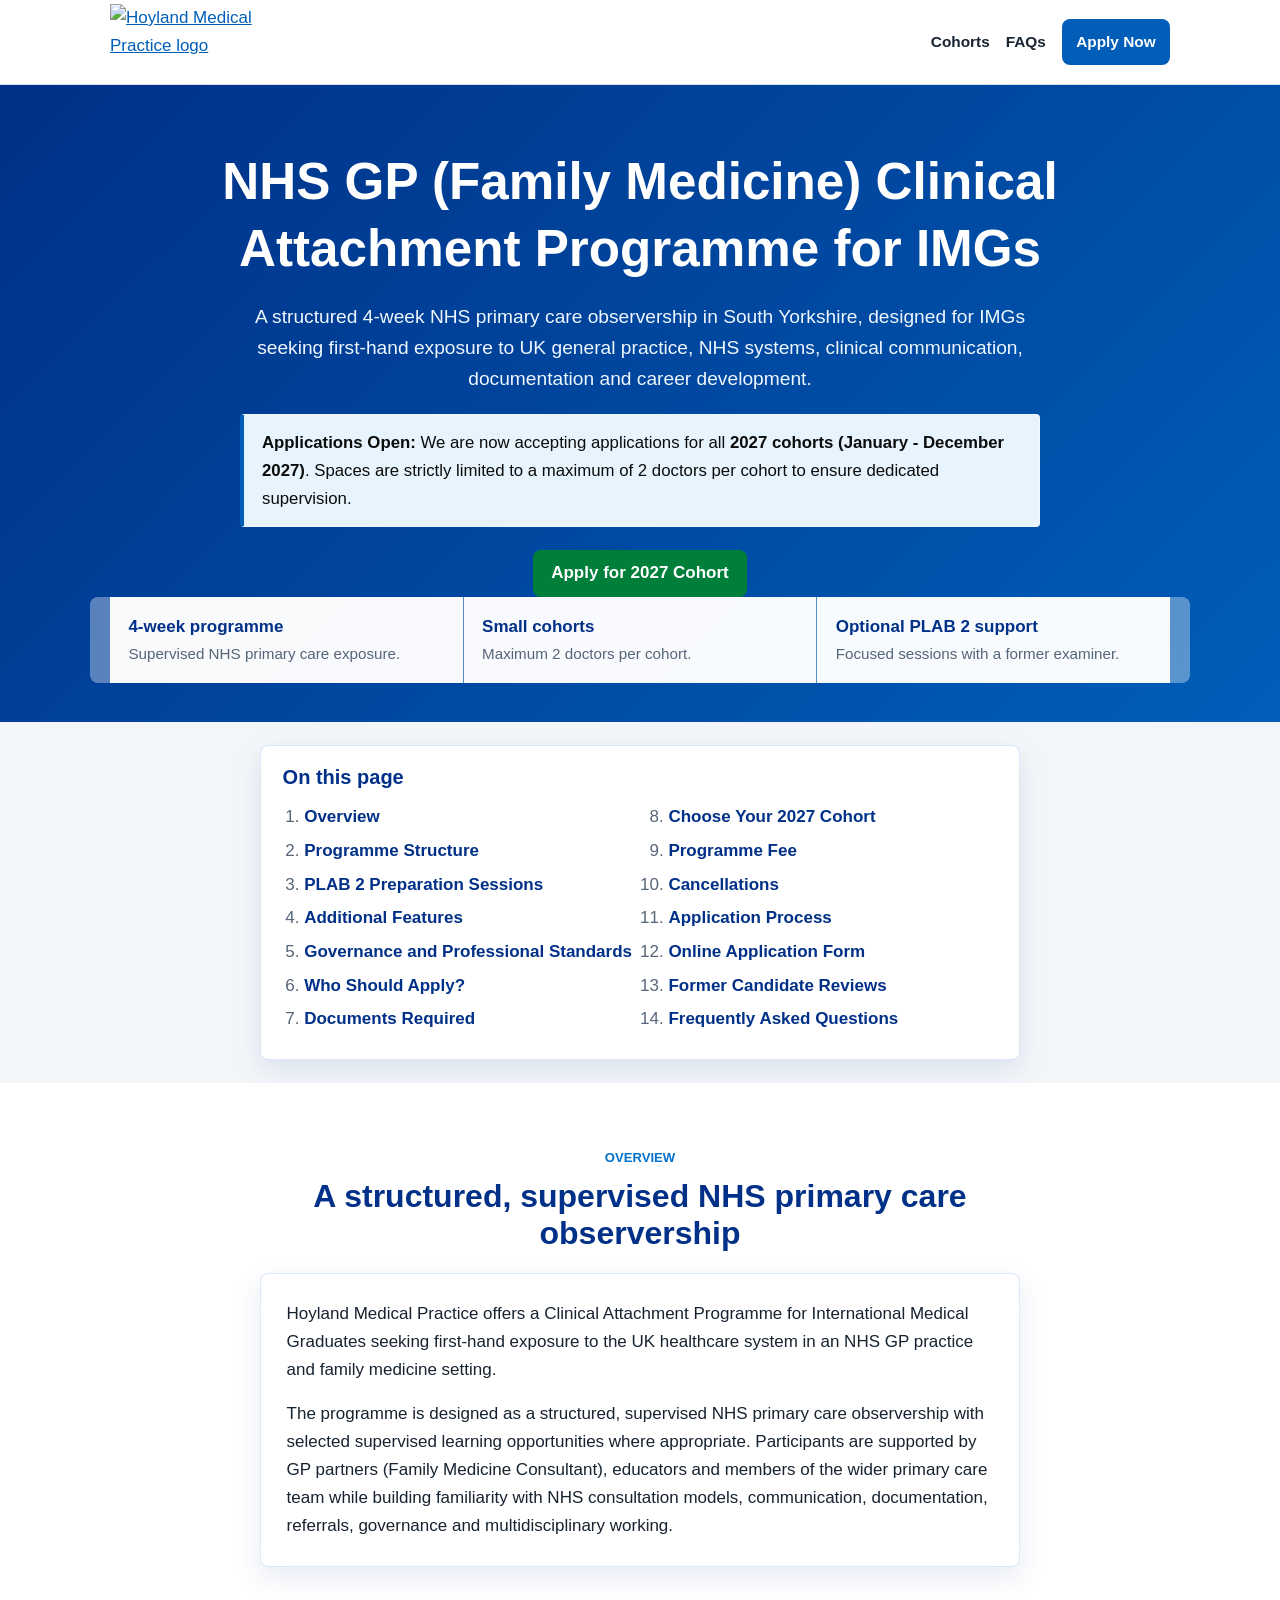
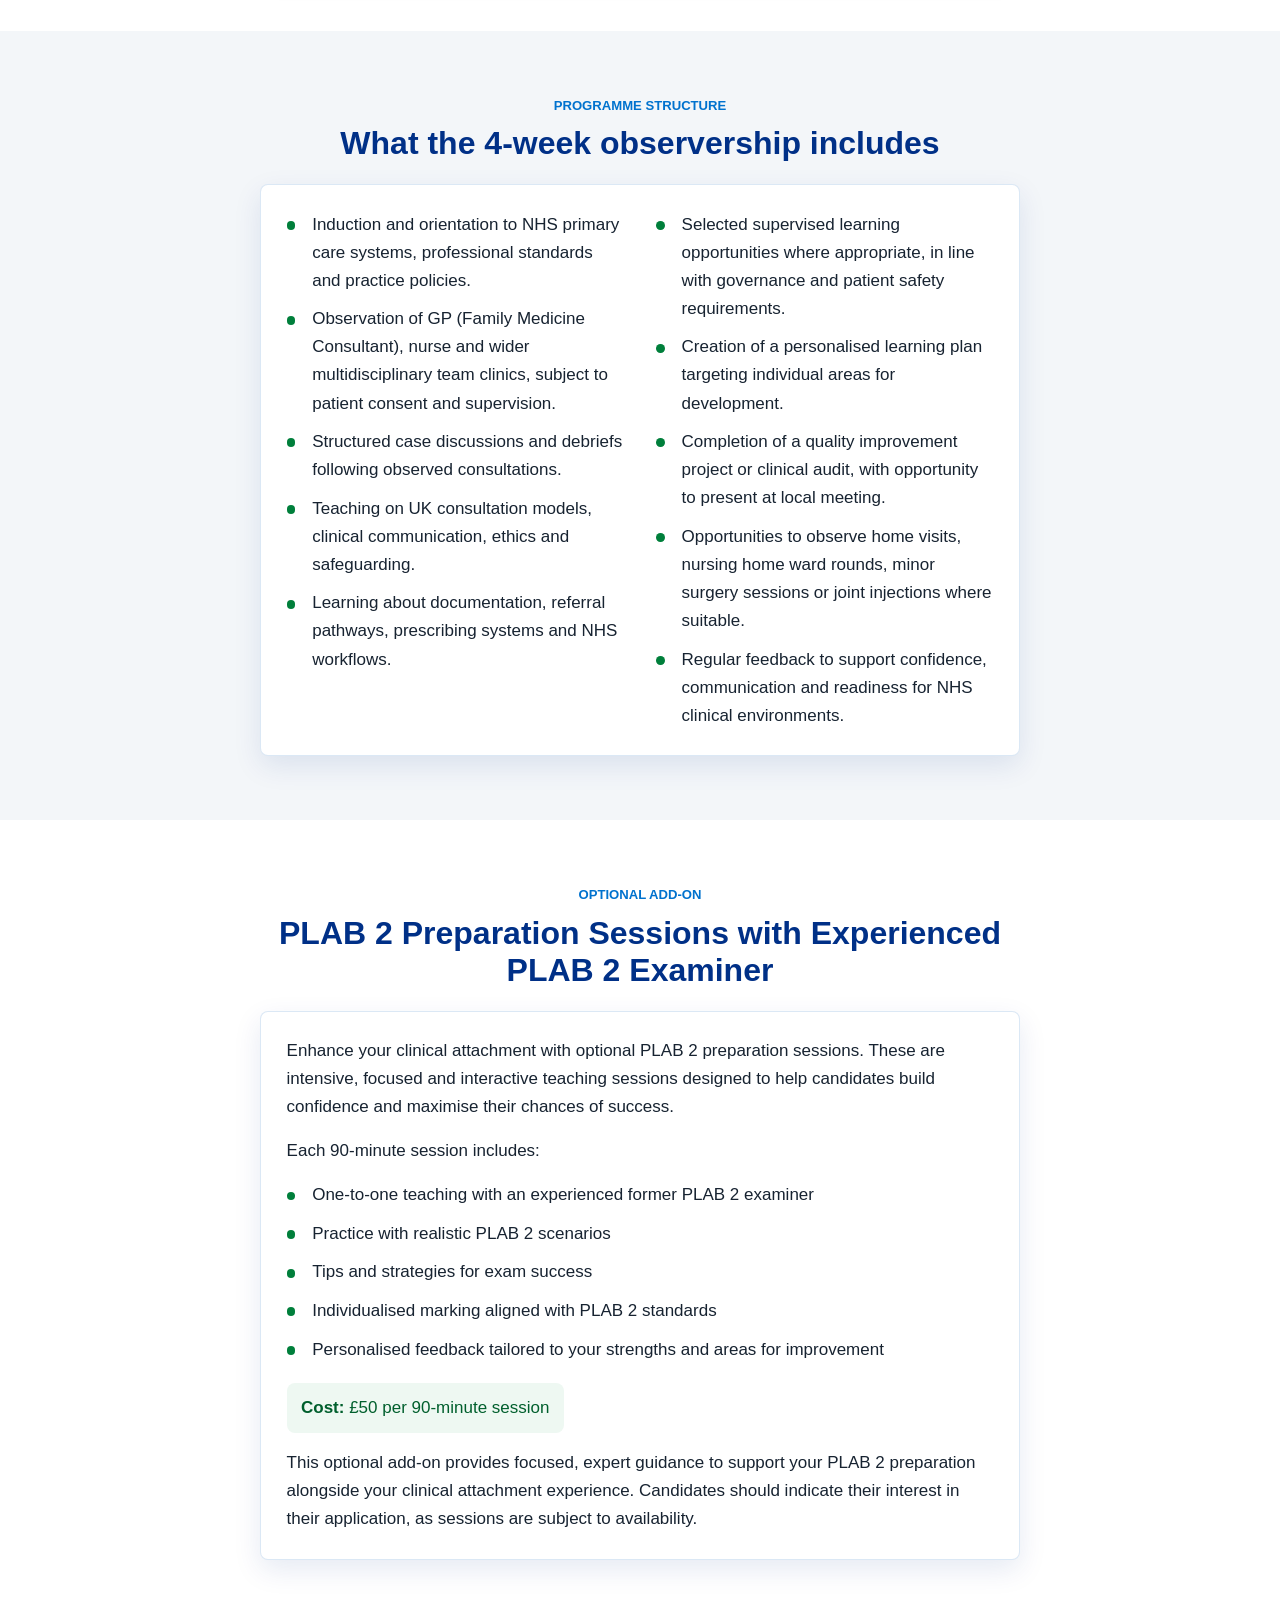
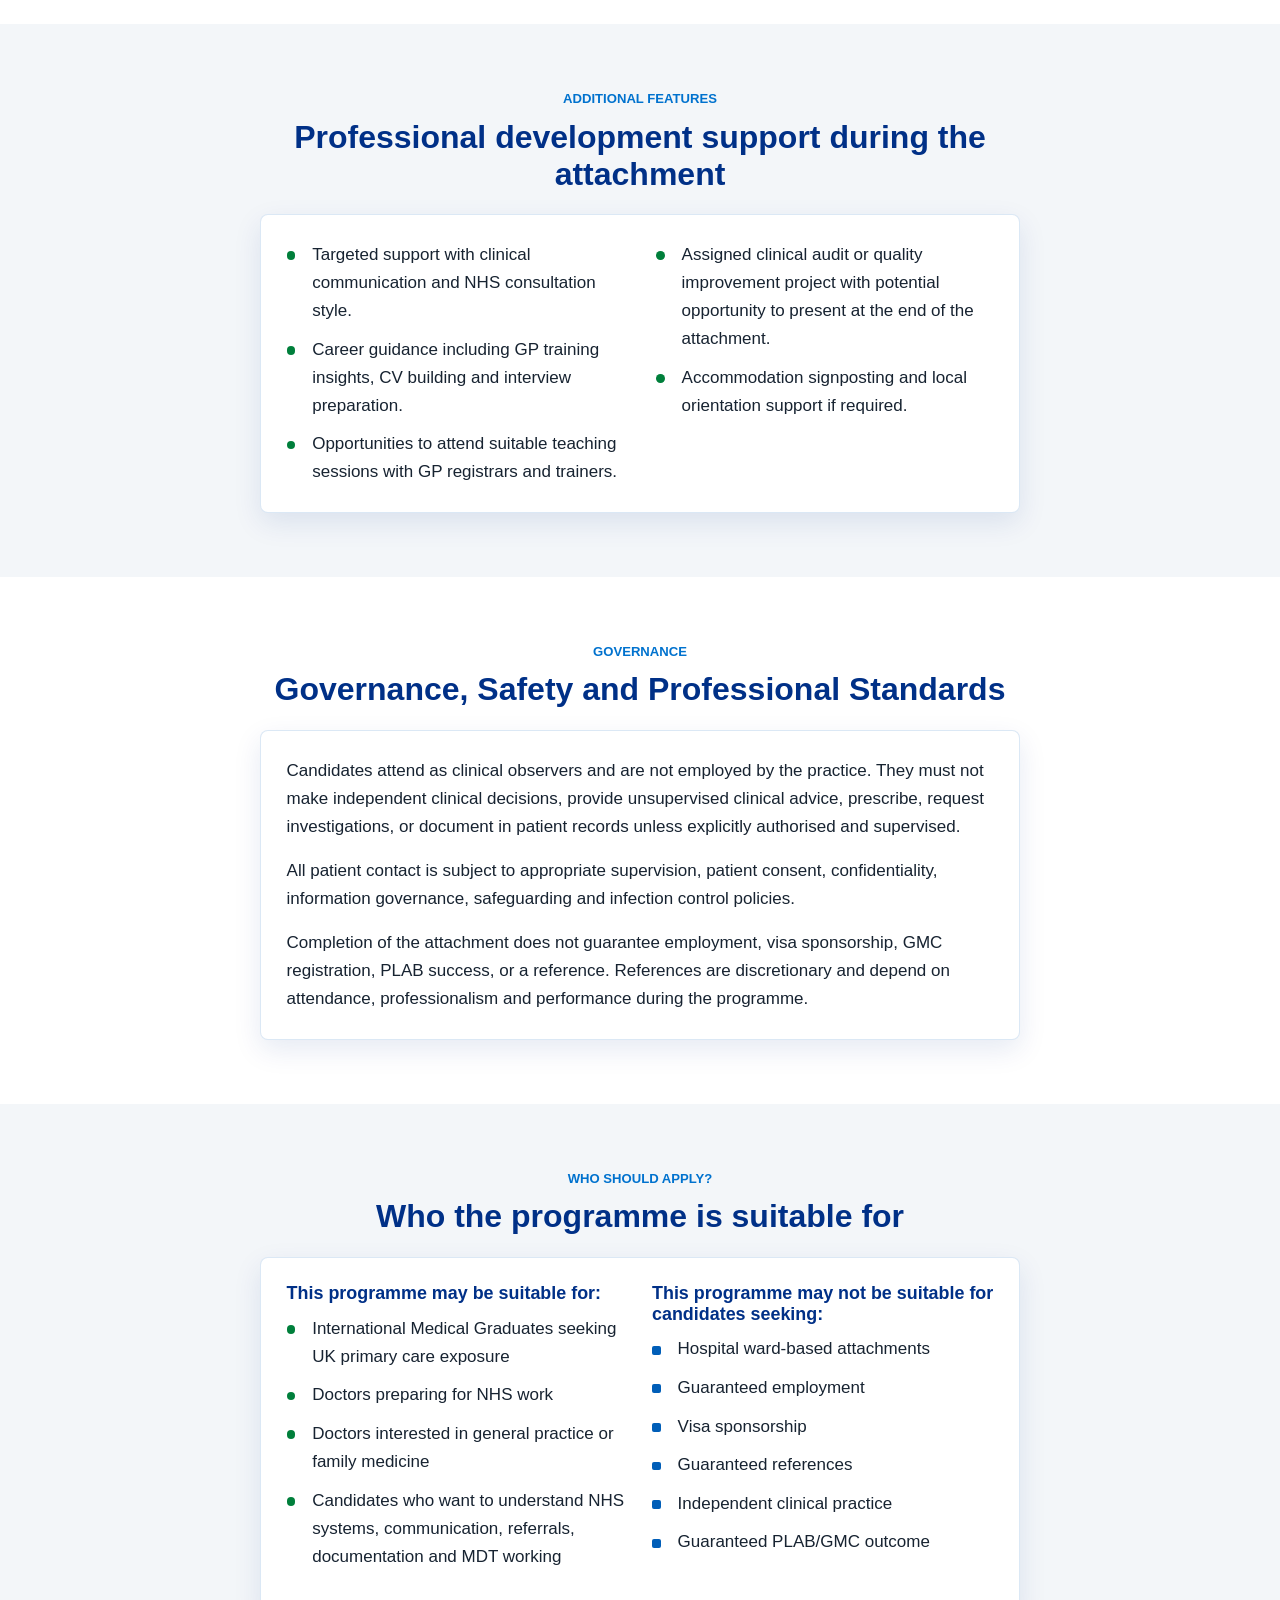
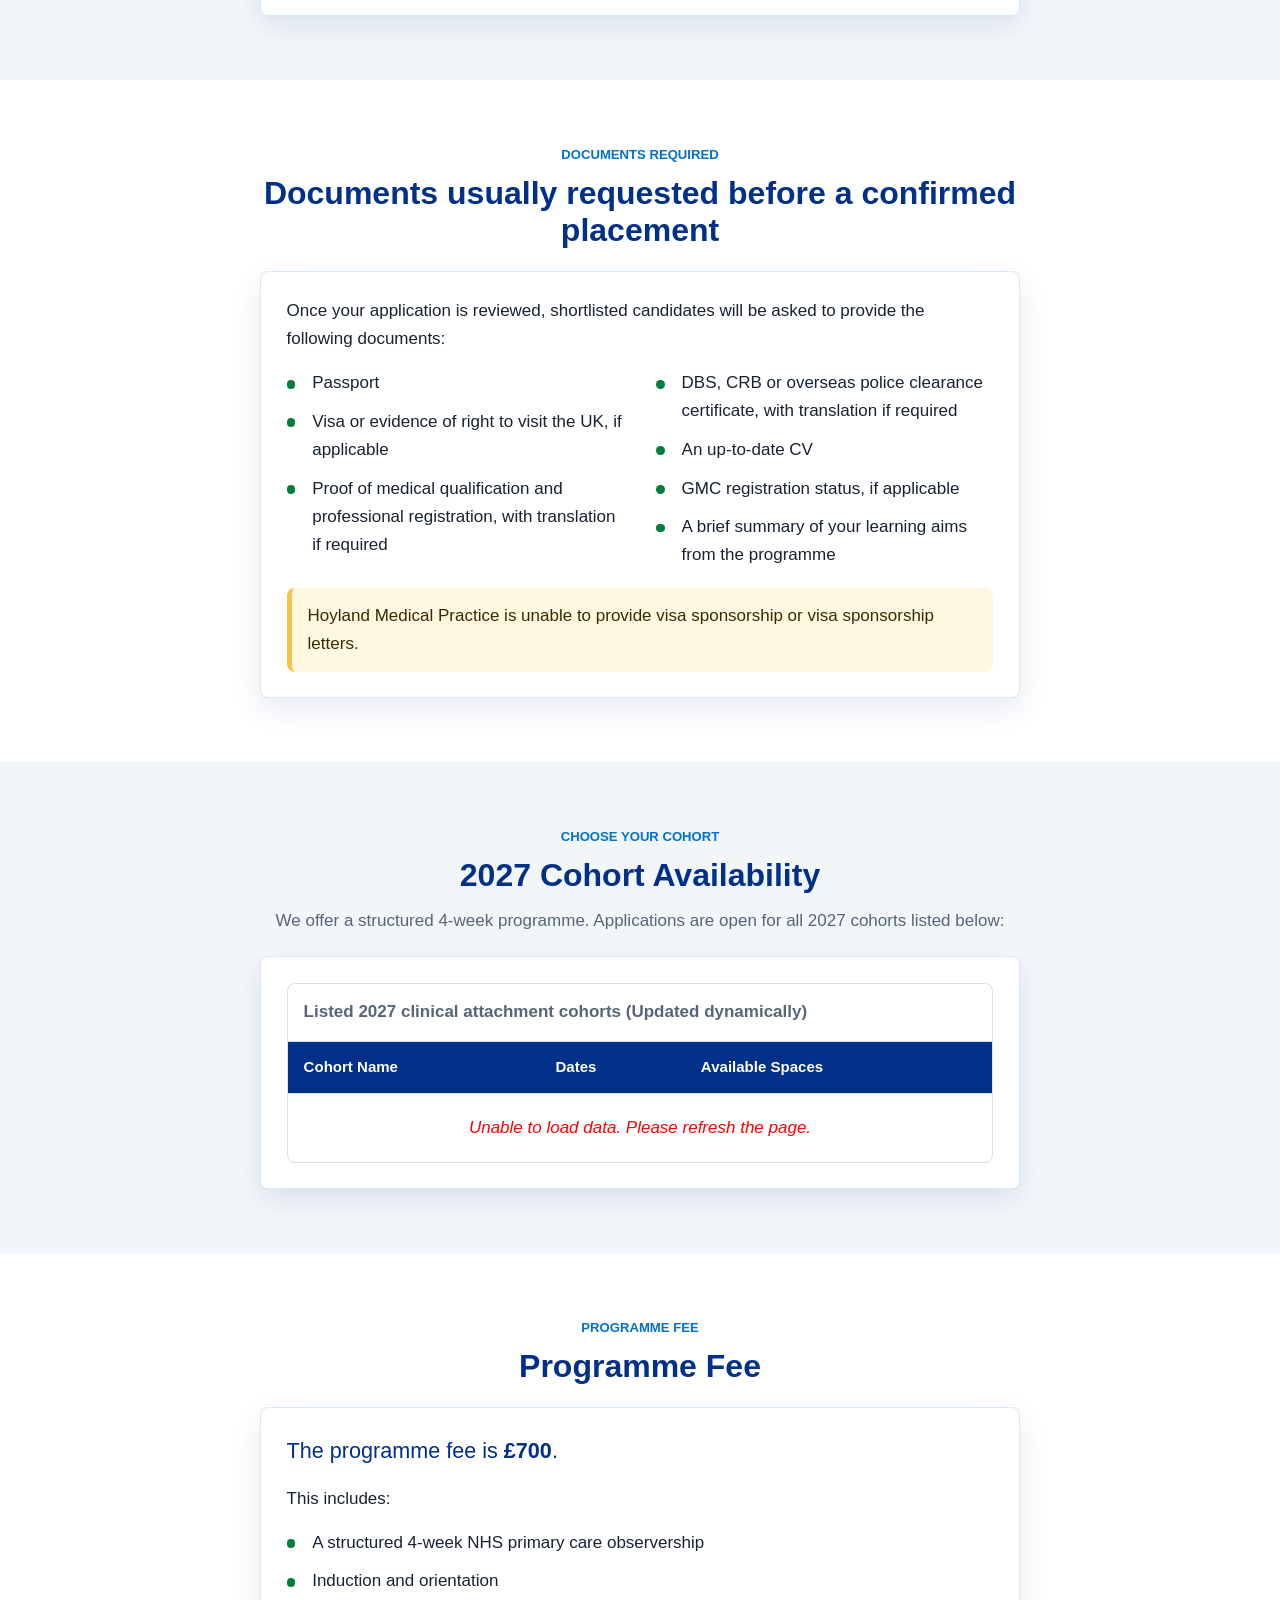
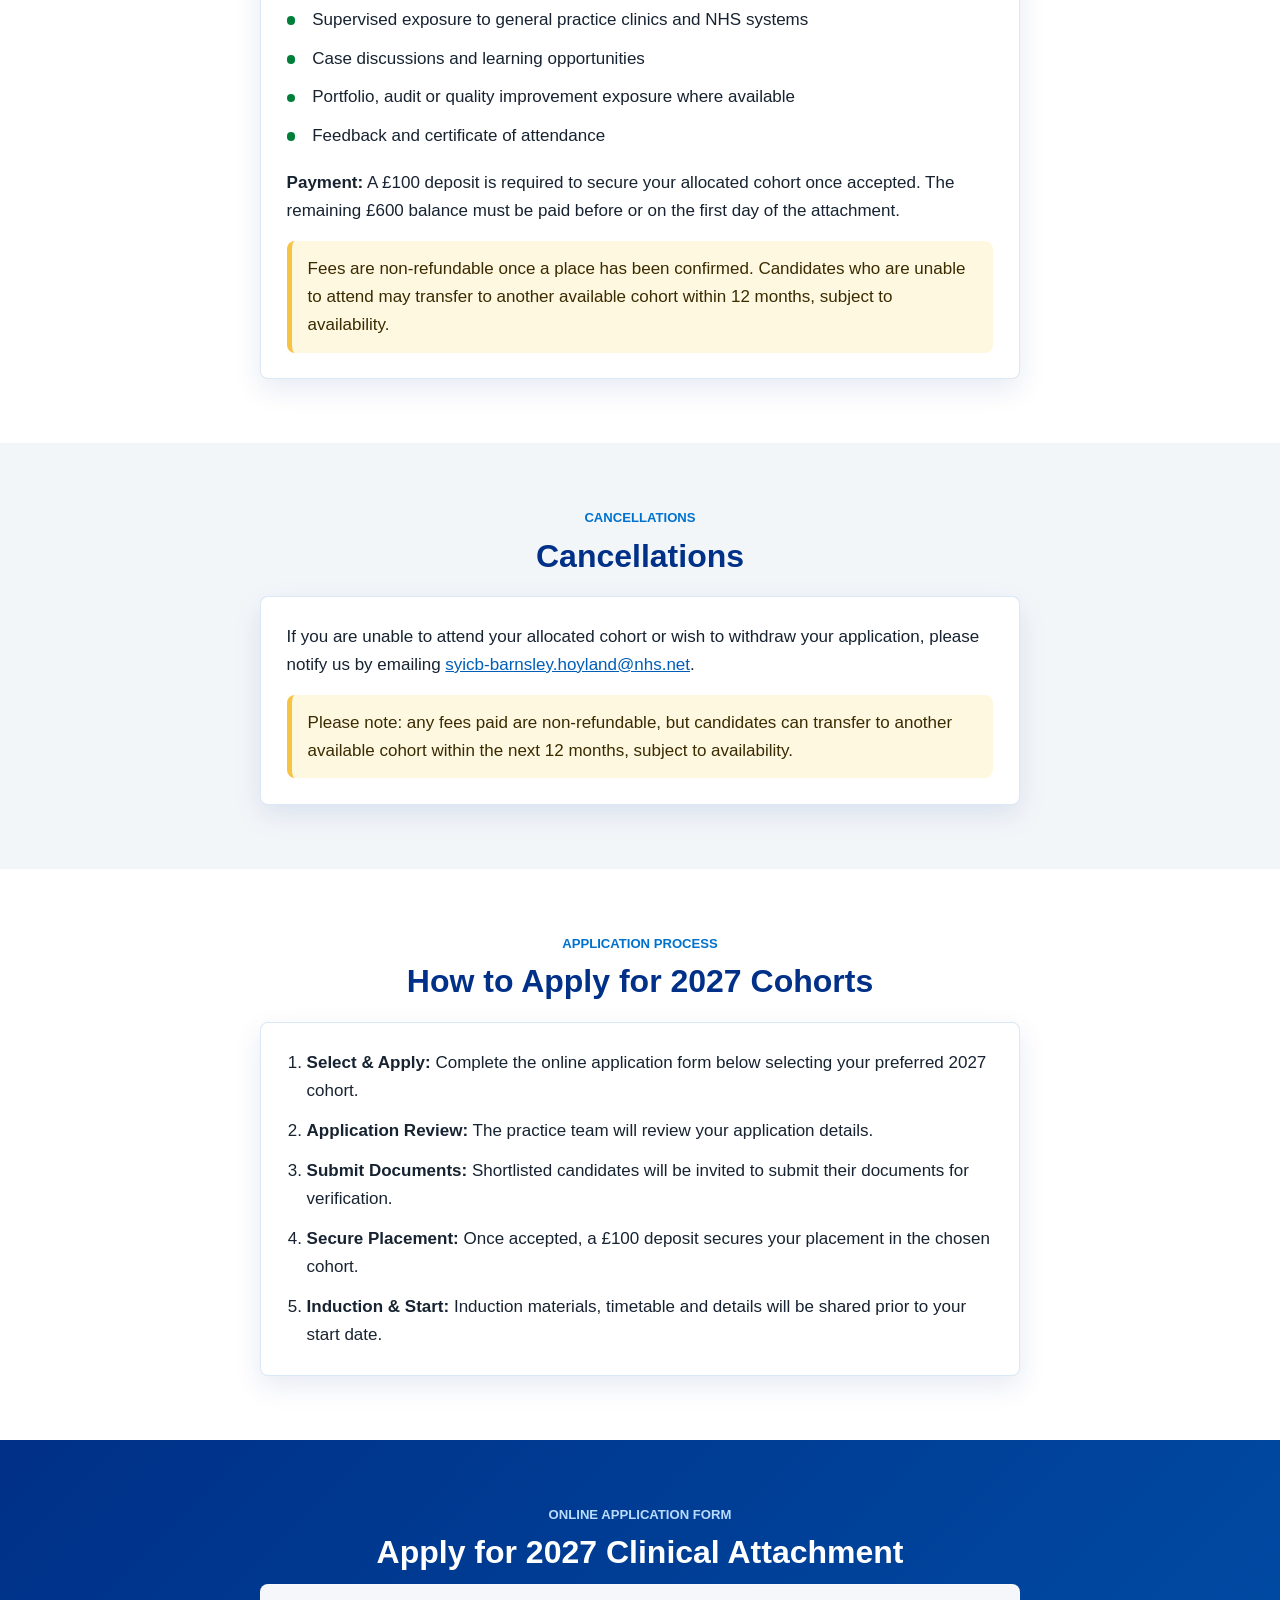
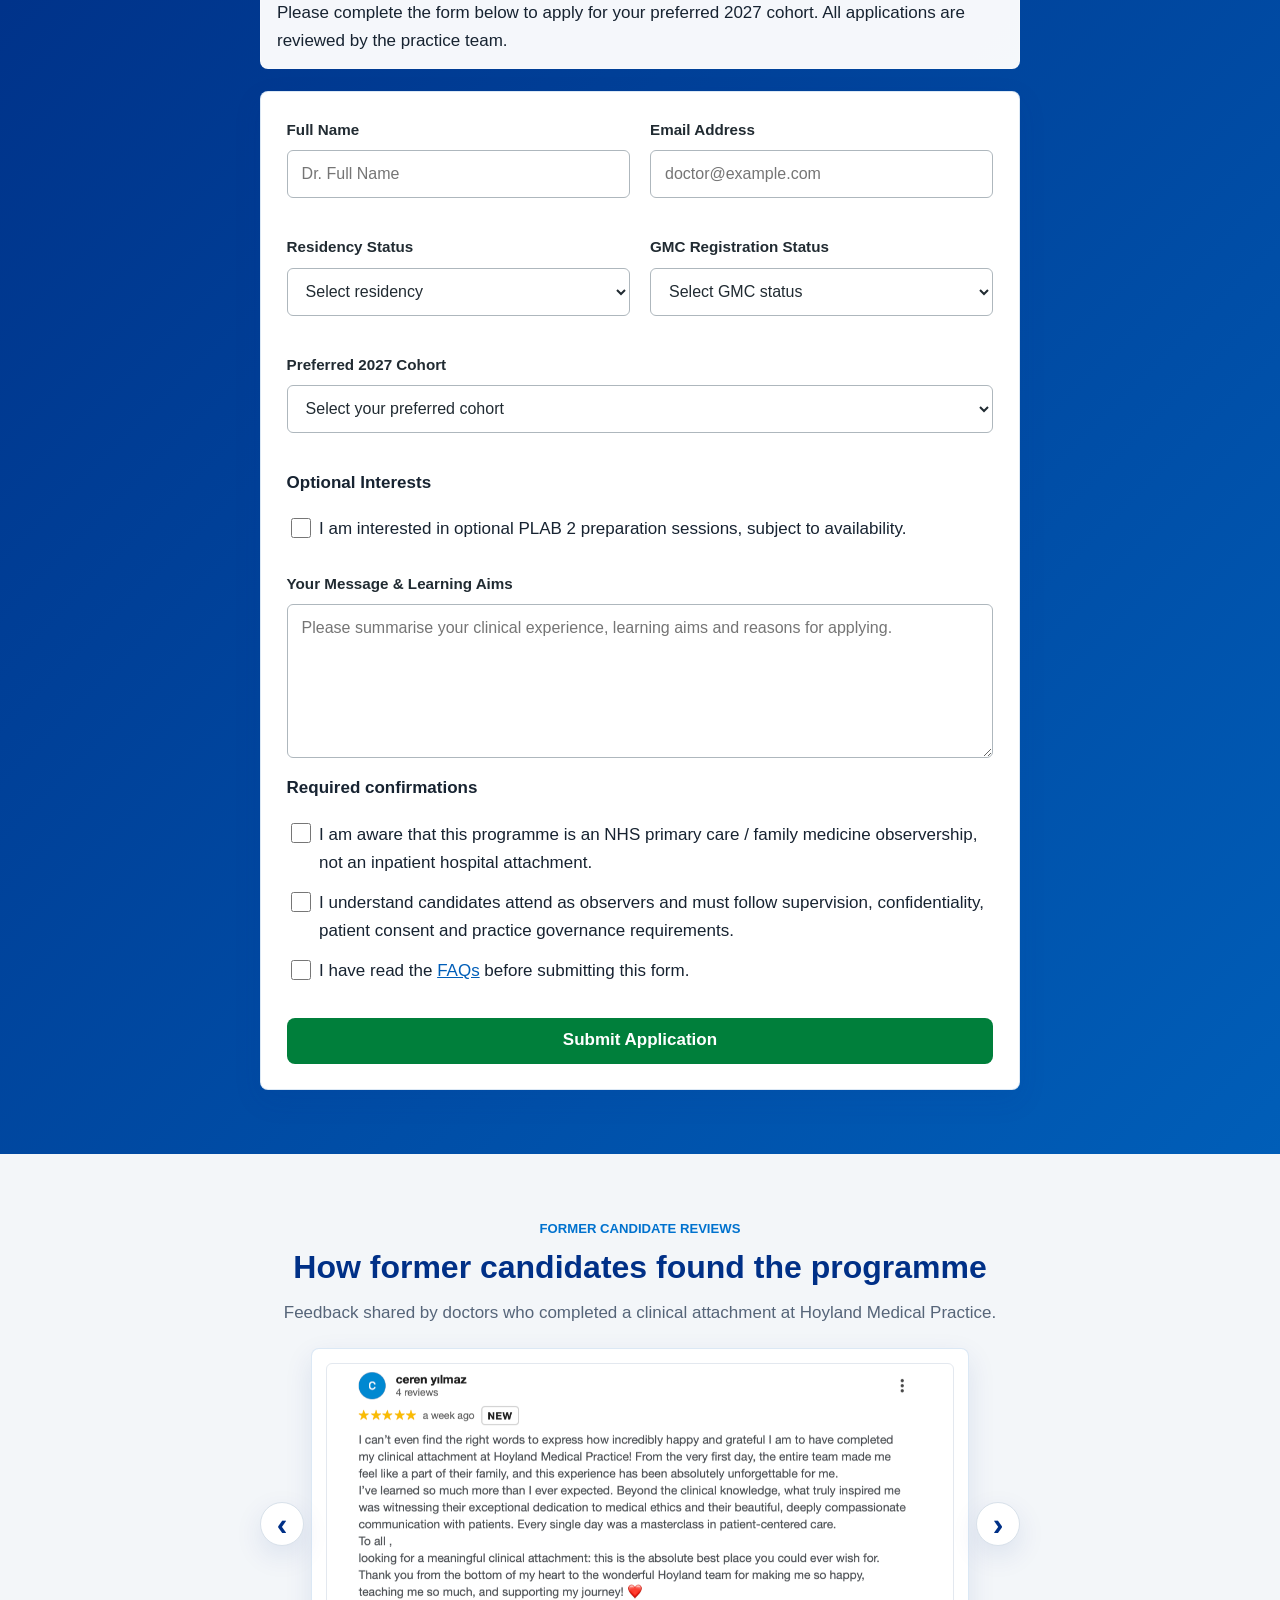
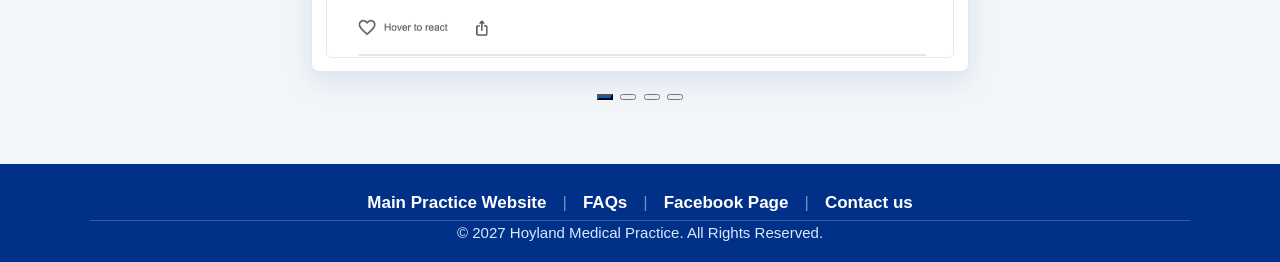
==== index.html @ 2497f302 "Update index.html" ====
<!doctype html>
<html lang="en">
<head>
  <meta charset="utf-8">
  <meta name="viewport" content="width=device-width, initial-scale=1">
  <meta name="description" content="A structured 4-week NHS primary care observership in South Yorkshire for International Medical Graduates seeking exposure to UK general practice, NHS systems and clinical communication.">
  <title>Clinical Attachment Programme for International Medical Graduates - 2027</title>
  <link rel="preconnect" href="https://raw.githubusercontent.com">
  <link rel="stylesheet" href="styles.css?v=reviews-3">
  
  <style>
    *, *::before, *::after {
      box-sizing: border-box;
    }
    
    body {
      margin: 0;
      padding: 0;
      overflow-x: hidden;
    }
    
    .container {
      width: 100%;
      max-width: 1100px !important;
      margin: 0 auto !important;
      padding: 0 20px !important;
    }
    
    .container.narrow {
      max-width: 800px !important;
    }
    
    img {
      max-width: 100%;
      height: auto;
    }

    .hero-content {
      text-align: center;
      padding-top: 40px;
      padding-bottom: 40px;
    }

    #hero-title {
      font-size: clamp(1.8rem, 4vw + 1rem, 3.2rem);
      line-height: 1.3;
      white-space: normal !important;
      word-break: break-word !important;
      overflow-wrap: break-word !important;
      margin: 0 auto 20px auto;
      max-width: 100%;
      display: block;
    }

    .hero-lede {
      max-width: 800px;
      margin: 0 auto 20px auto;
      line-height: 1.6;
    }

    .availability-note {
      background-color: #e8f4fd;
      border-left: 4px solid #005eb8;
      padding: 14px 18px;
      border-radius: 4px;
      margin: 20px auto;
      max-width: 800px;
      text-align: left;
      font-size: 1.05rem;
      color: #0b0c0c;
    }

    .availability-note strong {
      color: #0b0c0c !important;
    }

    .form-grid {
      display: grid;
      grid-template-columns: repeat(auto-fit, minmax(280px, 1fr));
      gap: 20px;
      margin-bottom: 20px;
    }

    .form-field {
      display: flex;
      flex-direction: column;
      width: 100%;
    }

    .form-field label {
      font-weight: 600;
      margin-bottom: 8px;
      font-size: 0.95rem;
      color: #212b32;
    }

    .form-field input[type="text"],
    .form-field input[type="email"],
    .form-field select,
    .form-field textarea {
      width: 100%;
      height: 48px;
      padding: 10px 14px;
      border: 1.5px solid #aeb7bd;
      border-radius: 6px;
      font-size: 1rem;
      font-family: inherit;
      background-color: #ffffff;
      color: #212b32;
      transition: border-color 0.2s ease, box-shadow 0.2s ease;
    }

    .form-field select {
      cursor: pointer;
    }

    .form-field textarea {
      height: auto;
      min-height: 120px;
      resize: vertical;
    }

    .form-field input:focus,
    .form-field select:focus,
    .form-field textarea:focus {
      outline: none;
      border-color: #005eb8;
      box-shadow: 0 0 0 3px rgba(0, 94, 184, 0.2);
    }

    .status-pill {
      padding: 4px 10px;
      border-radius: 12px;
      font-size: 0.85rem;
      font-weight: 600;
      display: inline-block;
      background-color: #f8d7da;
      color: #721c24;
    }

    .status-pill.available {
      background-color: #d4edda;
      color: #155724;
    }

    .loading-text {
      text-align: center;
      padding: 20px;
      font-style: italic;
      color: #555;
    }
  </style>
</head>
<body>
  <a class="skip-link" href="#main">Skip to main content</a>

  <header class="site-header">
    <div class="container header-inner">
      <a class="brand-logo" href="https://hoylandmedicalpractice.nhs.uk/" target="_blank" rel="noopener" aria-label="Hoyland Medical Practice website">
        <img src="https://raw.githubusercontent.com/clinicalattachment/clinicalattachment/main/logo.png" alt="Hoyland Medical Practice logo">
      </a>
      <nav class="header-nav" aria-label="Primary navigation">
        <a href="#cohorts">Cohorts</a>
        <a href="FAQs.html">FAQs</a>
        <a class="nav-button" href="#application-form">Apply Now</a>
      </nav>
    </div>
  </header>

  <main id="main">
    <section class="hero" aria-labelledby="hero-title">
      <div class="container hero-content">
        <h1 id="hero-title">NHS GP (Family Medicine) Clinical Attachment Programme for IMGs</h1>
        <p class="hero-lede">A structured 4-week NHS primary care observership in South Yorkshire, designed for IMGs seeking first-hand exposure to UK general practice, NHS systems, clinical communication, documentation and career development.</p>

        <div class="availability-note" role="status">
          <strong>Applications Open:</strong> We are now accepting applications for all <strong>2027 cohorts (January - December 2027)</strong>. Spaces are strictly limited to a maximum of 2 doctors per cohort to ensure dedicated supervision.
        </div>

        <div class="hero-actions" aria-label="Main actions">
          <a class="button button-primary" href="#application-form">Apply for 2027 Cohort</a>
        </div>
      </div>

      <div class="container highlights-row" aria-label="Programme highlights">
        <div>
          <strong>4-week programme</strong>
          <span>Supervised NHS primary care exposure.</span>
        </div>
        <div>
          <strong>Small cohorts</strong>
          <span>Maximum 2 doctors per cohort.</span>
        </div>
        <div>
          <strong>Optional PLAB 2 support</strong>
          <span>Focused sessions with a former examiner.</span>
        </div>
      </div>
    </section>

    <section class="toc-section" aria-labelledby="toc-title">
      <div class="container narrow">
        <nav class="toc-panel" aria-label="On this page">
          <h2 id="toc-title">On this page</h2>
          <ol class="toc-list">
            <li><a href="#overview">Overview</a></li>
            <li><a href="#structure">Programme Structure</a></li>
            <li><a href="#plab2">PLAB 2 Preparation Sessions</a></li>
            <li><a href="#features">Additional Features</a></li>
            <li><a href="#governance">Governance and Professional Standards</a></li>
            <li><a href="#applicants">Who Should Apply?</a></li>
            <li><a href="#documents">Documents Required</a></li>
            <li><a href="#cohorts">Choose Your 2027 Cohort</a></li>
            <li><a href="#fees">Programme Fee</a></li>
            <li><a href="#cancellations">Cancellations</a></li>
            <li><a href="#application-process">Application Process</a></li>
            <li><a href="#application-form">Online Application Form</a></li>
            <li><a href="#candidate-reviews">Former Candidate Reviews</a></li>
            <li><a href="FAQs.html">Frequently Asked Questions</a></li>
          </ol>
        </nav>
      </div>
    </section>

    <section id="overview" class="content-section">
      <div class="container narrow">
        <div class="section-header">
          <p class="eyebrow">Overview</p>
          <h2>A structured, supervised NHS primary care observership</h2>
        </div>
        <div class="panel">
          <p>Hoyland Medical Practice offers a Clinical Attachment Programme for International Medical Graduates seeking first-hand exposure to the UK healthcare system in an NHS GP practice and family medicine setting.</p>
          <p>The programme is designed as a structured, supervised NHS primary care observership with selected supervised learning opportunities where appropriate. Participants are supported by GP partners (Family Medicine Consultant), educators and members of the wider primary care team while building familiarity with NHS consultation models, communication, documentation, referrals, governance and multidisciplinary working.</p>
        </div>
      </div>
    </section>

    <section id="structure" class="content-section section-alt">
      <div class="container narrow">
        <div class="section-header">
          <p class="eyebrow">Programme Structure</p>
          <h2>What the 4-week observership includes</h2>
        </div>
        <div class="panel">
          <ul class="check-list two-column-list">
            <li>Induction and orientation to NHS primary care systems, professional standards and practice policies.</li>
            <li>Observation of GP (Family Medicine Consultant), nurse and wider multidisciplinary team clinics, subject to patient consent and supervision.</li>
            <li>Structured case discussions and debriefs following observed consultations.</li>
            <li>Teaching on UK consultation models, clinical communication, ethics and safeguarding.</li>
            <li>Learning about documentation, referral pathways, prescribing systems and NHS workflows.</li>
            <li>Selected supervised learning opportunities where appropriate, in line with governance and patient safety requirements.</li>
            <li>Creation of a personalised learning plan targeting individual areas for development.</li>
            <li>Completion of a quality improvement project or clinical audit, with opportunity to present at local meeting.</li>
            <li>Opportunities to observe home visits, nursing home ward rounds, minor surgery sessions or joint injections where suitable.</li>
            <li>Regular feedback to support confidence, communication and readiness for NHS clinical environments.</li>
          </ul>
        </div>
      </div>
    </section>

    <section id="plab2" class="content-section">
      <div class="container narrow">
        <div class="section-header">
          <p class="eyebrow">Optional Add-On</p>
          <h2>PLAB 2 Preparation Sessions with Experienced PLAB 2 Examiner</h2>
        </div>
        <div class="panel">
          <p>Enhance your clinical attachment with optional PLAB 2 preparation sessions. These are intensive, focused and interactive teaching sessions designed to help candidates build confidence and maximise their chances of success.</p>
          <p>Each 90-minute session includes:</p>
          <ul class="check-list">
            <li>One-to-one teaching with an experienced former PLAB 2 examiner</li>
            <li>Practice with realistic PLAB 2 scenarios</li>
            <li>Tips and strategies for exam success</li>
            <li>Individualised marking aligned with PLAB 2 standards</li>
            <li>Personalised feedback tailored to your strengths and areas for improvement</li>
          </ul>
          <p class="price-line"><strong>Cost:</strong> £50 per 90-minute session</p>
          <p>This optional add-on provides focused, expert guidance to support your PLAB 2 preparation alongside your clinical attachment experience. Candidates should indicate their interest in their application, as sessions are subject to availability.</p>
        </div>
      </div>
    </section>

    <section id="features" class="content-section section-alt">
      <div class="container narrow">
        <div class="section-header">
          <p class="eyebrow">Additional Features</p>
          <h2>Professional development support during the attachment</h2>
        </div>
        <div class="panel">
          <ul class="check-list two-column-list">
            <li>Targeted support with clinical communication and NHS consultation style.</li>
            <li>Career guidance including GP training insights, CV building and interview preparation.</li>
            <li>Opportunities to attend suitable teaching sessions with GP registrars and trainers.</li>
            <li>Assigned clinical audit or quality improvement project with potential opportunity to present at the end of the attachment.</li>
            <li>Accommodation signposting and local orientation support if required.</li>
          </ul>
        </div>
      </div>
    </section>

    <section id="governance" class="content-section">
      <div class="container narrow">
        <div class="section-header">
          <p class="eyebrow">Governance</p>
          <h2>Governance, Safety and Professional Standards</h2>
        </div>
        <div class="panel">
          <p>Candidates attend as clinical observers and are not employed by the practice. They must not make independent clinical decisions, provide unsupervised clinical advice, prescribe, request investigations, or document in patient records unless explicitly authorised and supervised.</p>
          <p>All patient contact is subject to appropriate supervision, patient consent, confidentiality, information governance, safeguarding and infection control policies.</p>
          <p>Completion of the attachment does not guarantee employment, visa sponsorship, GMC registration, PLAB success, or a reference. References are discretionary and depend on attendance, professionalism and performance during the programme.</p>
        </div>
      </div>
    </section>

    <section id="applicants" class="content-section section-alt">
      <div class="container narrow">
        <div class="section-header">
          <p class="eyebrow">Who Should Apply?</p>
          <h2>Who the programme is suitable for</h2>
        </div>
        <div class="panel split-panel">
          <div>
            <h3>This programme may be suitable for:</h3>
            <ul class="check-list">
              <li>International Medical Graduates seeking UK primary care exposure</li>
              <li>Doctors preparing for NHS work</li>
              <li>Doctors interested in general practice or family medicine</li>
              <li>Candidates who want to understand NHS systems, communication, referrals, documentation and MDT working</li>
            </ul>
          </div>
          <div>
            <h3>This programme may not be suitable for candidates seeking:</h3>
            <ul class="plain-list">
              <li>Hospital ward-based attachments</li>
              <li>Guaranteed employment</li>
              <li>Visa sponsorship</li>
              <li>Guaranteed references</li>
              <li>Independent clinical practice</li>
              <li>Guaranteed PLAB/GMC outcome</li>
            </ul>
          </div>
        </div>
      </div>
    </section>

    <section id="documents" class="content-section">
      <div class="container narrow">
        <div class="section-header">
          <p class="eyebrow">Documents Required</p>
          <h2>Documents usually requested before a confirmed placement</h2>
        </div>
        <div class="panel">
          <p>Once your application is reviewed, shortlisted candidates will be asked to provide the following documents:</p>
          <ul class="check-list two-column-list">
            <li>Passport</li>
            <li>Visa or evidence of right to visit the UK, if applicable</li>
            <li>Proof of medical qualification and professional registration, with translation if required</li>
            <li>DBS, CRB or overseas police clearance certificate, with translation if required</li>
            <li>An up-to-date CV</li>
            <li>GMC registration status, if applicable</li>
            <li>A brief summary of your learning aims from the programme</li>
          </ul>
          <p class="notice">Hoyland Medical Practice is unable to provide visa sponsorship or visa sponsorship letters.</p>
        </div>
      </div>
    </section>

    <section id="cohorts" class="content-section section-alt">
      <div class="container narrow">
        <div class="section-header">
          <p class="eyebrow">Choose Your Cohort</p>
          <h2>2027 Cohort Availability</h2>
          <p>We offer a structured 4-week programme. Applications are open for all 2027 cohorts listed below:</p>
        </div>
        <div class="panel">
          <div class="table-wrap">
            <table>
              <caption>Listed 2027 clinical attachment cohorts (Updated dynamically)</caption>
              <thead>
                <tr>
                  <th scope="col">Cohort Name</th>
                  <th scope="col">Dates</th>
                  <th scope="col">Available Spaces</th>
                </tr>
              </thead>
              <tbody id="dynamic-cohorts-body">
                <tr>
                  <td colspan="3" class="loading-text">Loading latest cohort availability...</td>
                </tr>
              </tbody>
            </table>
          </div>
        </div>
      </div>
    </section>

    <section id="fees" class="content-section">
      <div class="container narrow">
        <div class="section-header">
          <p class="eyebrow">Programme Fee</p>
          <h2>Programme Fee</h2>
        </div>
        <div class="panel">
          <p class="fee-amount">The programme fee is <strong>£700</strong>.</p>
          <p>This includes:</p>
          <ul class="check-list">
            <li>A structured 4-week NHS primary care observership</li>
            <li>Induction and orientation</li>
            <li>Supervised exposure to general practice clinics and NHS systems</li>
            <li>Case discussions and learning opportunities</li>
            <li>Portfolio, audit or quality improvement exposure where available</li>
            <li>Feedback and certificate of attendance</li>
          </ul>
          <p><strong>Payment:</strong> A £100 deposit is required to secure your allocated cohort once accepted. The remaining £600 balance must be paid before or on the first day of the attachment.</p>
          <p class="notice">Fees are non-refundable once a place has been confirmed. Candidates who are unable to attend may transfer to another available cohort within 12 months, subject to availability.</p>
        </div>
      </div>
    </section>

    <section id="cancellations" class="content-section section-alt">
      <div class="container narrow">
        <div class="section-header">
          <p class="eyebrow">Cancellations</p>
          <h2>Cancellations</h2>
        </div>
        <div class="panel">
          <p>If you are unable to attend your allocated cohort or wish to withdraw your application, please notify us by emailing <a href="mailto:syicb-barnsley.hoyland@nhs.net">syicb-barnsley.hoyland@nhs.net</a>.</p>
          <p class="notice">Please note: any fees paid are non-refundable, but candidates can transfer to another available cohort within the next 12 months, subject to availability.</p>
        </div>
      </div>
    </section>

    <section id="application-process" class="content-section">
      <div class="container narrow">
        <div class="section-header">
          <p class="eyebrow">Application Process</p>
          <h2>How to Apply for 2027 Cohorts</h2>
        </div>
        <div class="panel">
          <ol class="process-list">
            <li><strong>Select & Apply:</strong> Complete the online application form below selecting your preferred 2027 cohort.</li>
            <li><strong>Application Review:</strong> The practice team will review your application details.</li>
            <li><strong>Submit Documents:</strong> Shortlisted candidates will be invited to submit their documents for verification.</li>
            <li><strong>Secure Placement:</strong> Once accepted, a £100 deposit secures your placement in the chosen cohort.</li>
            <li><strong>Induction & Start:</strong> Induction materials, timetable and details will be shared prior to your start date.</li>
          </ol>
        </div>
      </div>
    </section>

    <section id="application-form" class="content-section form-section">
      <div class="container narrow">
        <div class="section-header form-header">
          <p class="eyebrow">Online Application Form</p>
          <h2>Apply for 2027 Clinical Attachment</h2>
          <p class="form-intro-note">Please complete the form below to apply for your preferred 2027 cohort. All applications are reviewed by the practice team.</p>
        </div>

        <form class="interest-form" action="https://formsubmit.co/syicb-barnsley.hoyland@nhs.net" method="POST">
          <input type="hidden" name="_captcha" value="false">
          <input type="hidden" name="_subject" value="Clinical Attachment 2027 Cohort Application">
          <input type="hidden" name="_next" value="https://www.clinicalattachment.com/thankyou.html">

          <div class="form-grid">
            <div class="form-field">
              <label for="name">Full Name</label>
              <input id="name" type="text" name="name" autocomplete="name" required placeholder="Dr. Full Name">
            </div>

            <div class="form-field">
              <label for="email">Email Address</label>
              <input id="email" type="email" name="email" autocomplete="email" required placeholder="doctor@example.com">
            </div>

            <div class="form-field">
              <label for="residency">Residency Status</label>
              <select id="residency" name="residency" required>
                <option value="">Select residency</option>
                <option value="Residing in the UK">Residing in the UK</option>
                <option value="Applying from Overseas">Applying from Overseas</option>
              </select>
            </div>

            <div class="form-field">
              <label for="gmc-status">GMC Registration Status</label>
              <select id="gmc-status" name="gmc_status" required>
                <option value="">Select GMC status</option>
                <option value="GMC registered">GMC registered</option>
                <option value="GMC registration in progress">GMC registration in progress</option>
                <option value="Not currently GMC registered">Not currently GMC registered</option>
              </select>
            </div>

            <div class="form-field" style="grid-column: 1 / -1;">
              <label for="cohort-choice">Preferred 2027 Cohort</label>
              <select id="cohort-choice" name="preferred_2027_cohort" required>
                <option value="">Select your preferred cohort</option>
                <option value="Alpha: 4 Jan 2027 - 29 Jan 2027">Alpha (4 Jan 2027 - 29 Jan 2027)</option>
                <option value="Beta: 1 Feb 2027 - 26 Feb 2027">Beta (1 Feb 2027 - 26 Feb 2027)</option>
                <option value="Gamma: 1 Mar 2027 - 26 Mar 2027">Gamma (1 Mar 2027 - 26 Mar 2027)</option>
                <option value="Delta: 5 Apr 2027 - 30 Apr 2027">Delta (5 Apr 2027 - 30 Apr 2027)</option>
                <option value="Epsilon: 3 May 2027 - 28 May 2027">Epsilon (3 May 2027 - 28 May 2027)</option>
                <option value="Zeta: 1 Jun 2027 - 24 Jun 2027">Zeta (1 Jun 2027 - 24 Jun 2027)</option>
                <option value="Eta: 1 Jul 2027 - 29 Jul 2027">Eta (1 Jul 2027 - 29 Jul 2027)</option>
                <option value="Theta: 2 Aug 2027 - 27 Aug 2027">Theta (2 Aug 2027 - 27 Aug 2027)</option>
                <option value="Iota: 1 Sep 2027 - 28 Sep 2027">Iota (1 Sep 2027 - 28 Sep 2027)</option>
                <option value="Kappa: 4 Oct 2027 - 29 Oct 2027">Kappa (4 Oct 2027 - 29 Oct 2027)</option>
                <option value="Lambda: 1 Nov 2027 - 26 Nov 2027">Lambda (1 Nov 2027 - 26 Nov 2027)</option>
                <option value="Mu: 1 Dec 2027 - 28 Dec 2027">Mu (1 Dec 2027 - 28 Dec 2027)</option>
              </select>
            </div>
          </div>

          <fieldset class="checkbox-group">
            <legend>Optional Interests</legend>
            <label class="checkbox-row" for="plab-interest">
              <input id="plab-interest" type="checkbox" name="plab2_preparation_interest" value="Interested">
              <span>I am interested in optional PLAB 2 preparation sessions, subject to availability.</span>
            </label>
          </fieldset>

          <div class="form-field">
            <label for="message">Your Message & Learning Aims</label>
            <textarea id="message" name="message" rows="5" required placeholder="Please summarise your clinical experience, learning aims and reasons for applying."></textarea>
          </div>

          <fieldset class="checkbox-group">
            <legend>Required confirmations</legend>
            <label class="checkbox-row" for="aware-primary-care">
              <input id="aware-primary-care" type="checkbox" name="aware_primary_care_observership" required>
              <span>I am aware that this programme is an NHS primary care / family medicine observership, not an inpatient hospital attachment.</span>
            </label>
            <label class="checkbox-row" for="observer-role">
              <input id="observer-role" type="checkbox" name="observer_role_confirmed" required>
              <span>I understand candidates attend as observers and must follow supervision, confidentiality, patient consent and practice governance requirements.</span>
            </label>
            <label class="checkbox-row" for="read-faqs">
              <input id="read-faqs" type="checkbox" name="read_faqs" required>
              <span>I have read the <a href="FAQs.html">FAQs</a> before submitting this form.</span>
            </label>
          </fieldset>

          <button class="button button-primary form-button" type="submit">Submit Application</button>
        </form>
      </div>
    </section>

    <section id="candidate-reviews" class="content-section section-alt">
      <div class="container narrow">
        <div class="section-header">
          <p class="eyebrow">Former Candidate Reviews</p>
          <h2>How former candidates found the programme</h2>
          <p>Feedback shared by doctors who completed a clinical attachment at Hoyland Medical Practice.</p>
        </div>

        <div class="reviews-carousel" aria-roledescription="carousel" aria-label="Former candidate reviews">
          <button class="review-arrow review-arrow-prev" type="button" aria-label="Previous review">‹</button>

          <div class="reviews-track" aria-live="polite">
            <figure class="review-card active-review" data-review>
              <img src="assets/reviews/review-ceren-yilmaz.png" alt="Screenshot of a Google review from Ceren Yilmaz about the clinical attachment at Hoyland Medical Practice">
            </figure>

            <figure class="review-card" data-review hidden>
              <img src="assets/reviews/review-eda-kizilates.png" alt="Screenshot of a Google review from Eda Kizilates about the clinical attachment at Hoyland Medical Practice">
            </figure>

            <figure class="review-card" data-review hidden>
              <img src="assets/reviews/review-disha-shah.png" alt="Screenshot of a Google review from Disha Shah about the clinical attachment at Hoyland Medical Practice">
            </figure>

            <figure class="review-card" data-review hidden>
              <img src="assets/reviews/review-iman-aljabbari.png" alt="Screenshot of a Google review from Iman Aljabbari about the clinical attachment at Hoyland Medical Practice">
            </figure>
          </div>

          <button class="review-arrow review-arrow-next" type="button" aria-label="Next review">›</button>

          <div class="review-status" aria-label="Review pagination">
            <button type="button" class="dot-btn active-dot" aria-label="Go to review 1"></button>
            <button type="button" class="dot-btn" aria-label="Go to review 2"></button>
            <button type="button" class="dot-btn" aria-label="Go to review 3"></button>
            <button type="button" class="dot-btn" aria-label="Go to review 4"></button>
          </div>
        </div>
      </div>
    </section>
  </main>

  <footer class="site-footer">
    <div class="container footer-inner">
      <nav aria-label="Footer navigation">
        <a href="https://hoylandmedicalpractice.nhs.uk/" target="_blank" rel="noopener">Main Practice Website</a>
        <a href="FAQs.html">FAQs</a>
        <a href="https://www.facebook.com/people/Hoyland-Medical/61572042961195/?_rdr" target="_blank" rel="noopener">Facebook Page</a>
        <a href="mailto:syicb-barnsley.hoyland@nhs.net">Contact us</a>
      </nav>
    </div>
    <div class="container footer-copyright">
      <p>© 2027 Hoyland Medical Practice. All Rights Reserved.</p>
    </div>
  </footer>

  <script>
    async function fetchCohorts() {
      const sheetUrl = 'https://docs.google.com/spreadsheets/d/e/2PACX-1vT02tM1Z-zPhEfPEz8UtPHIpCnem7BfDujuvKFHkEW_PWV8BNACGRHN6zbtUDksfQy_GhYXcxLnaugT/pub?output=csv';
      
      const tbody = document.getElementById('dynamic-cohorts-body');

      try {
        const response = await fetch(sheetUrl);
        const data = await response.text();

        const rows = data.split('\n').map(row => row.split(','));
        tbody.innerHTML = ''; 

        for (let i = 1; i < rows.length; i++) {
          if (rows[i].length >= 3 && rows[i][0].trim() !== '') {
            const name = rows[i][0].trim();
            const dates = rows[i][1].trim();
            const status = rows[i][2].trim();

            let statusHtml = '';
            if (status.toLowerCase() === 'available') {
              statusHtml = '<span class="status-pill available">Available</span>';
            } else {
              statusHtml = `<span class="status-pill">${status}</span>`;
            }

            const tr = document.createElement('tr');
            if (status.toLowerCase() !== 'available') {
              tr.style.opacity = '0.6'; 
              tr.innerHTML = `<td><del>${name}</del></td><td><del>${dates}</del></td><td>${statusHtml}</td>`;
            } else {
              tr.innerHTML = `<td>${name}</td><td>${dates}</td><td>${statusHtml}</td>`;
            }
            tbody.appendChild(tr);
          }
        }
      } catch (error) {
        tbody.innerHTML = '<tr><td colspan="3" class="loading-text" style="color: red;">Unable to load data. Please refresh the page.</td></tr>';
        console.error('Error fetching Google Sheet:', error);
      }
    }

    fetchCohorts();

    const reviewCarousel = document.querySelector(".reviews-carousel");
    const reviewCards = [...document.querySelectorAll("[data-review]")];
    const reviewDots = [...document.querySelectorAll(".review-status .dot-btn")];
    const previousReview = document.querySelector(".review-arrow-prev");
    const nextReview = document.querySelector(".review-arrow-next");
    let currentReview = 0;
    let reviewTimer;

    function showReview(index) {
      currentReview = (index + reviewCards.length) % reviewCards.length;
      reviewCards.forEach((card, cardIndex) => {
        const active = cardIndex === currentReview;
        card.hidden = !active;
        card.classList.toggle("active-review", active);
      });
      reviewDots.forEach((dot, dotIndex) => {
        dot.classList.toggle("active-dot", dotIndex === currentReview);
      });
    }

    function startReviewTimer() {
      window.clearInterval(reviewTimer);
      reviewTimer = window.setInterval(() => showReview(currentReview + 1), 5000);
    }

    function resetReviewTimer() {
      window.clearInterval(reviewTimer);
      startReviewTimer();
    }

    if (reviewCarousel && reviewCards.length > 1) {
      previousReview.addEventListener("click", () => {
        showReview(currentReview - 1);
        resetReviewTimer();
      });
      nextReview.addEventListener("click", () => {
        showReview(currentReview + 1);
        resetReviewTimer();
      });

      reviewDots.forEach((dot, idx) => {
        dot.addEventListener("click", () => {
          showReview(idx);
          resetReviewTimer();
        });
      });

      reviewCarousel.addEventListener("mouseenter", () => window.clearInterval(reviewTimer));
      reviewCarousel.addEventListener("mouseleave", startReviewTimer);
      reviewCarousel.addEventListener("focusin", () => window.clearInterval(reviewTimer));
      reviewCarousel.addEventListener("focusout", startReviewTimer);
      startReviewTimer();
    }
  </script>
</body>
</html>
---- styles.css ----
:root {
  --nhs-blue: #005eb8;
  --nhs-dark-blue: #003087;
  --nhs-bright-blue: #0072ce;
  --light-blue: #e8f4ff;
  --pale-blue: #f5faff;
  --soft-grey: #f3f6f9;
  --mid-grey: #d8e1ea;
  --text: #172331;
  --muted: #566579;
  --white: #ffffff;
  --green: #007f3b;
  --amber: #f6c343;
  --shadow: 0 10px 28px rgba(0, 48, 135, 0.1);
  --radius: 8px;
}

* {
  box-sizing: border-box;
}

html {
  scroll-behavior: smooth;
}

body {
  margin: 0;
  background: var(--soft-grey);
  color: var(--text);
  font-family: Arial, "Helvetica Neue", Helvetica, sans-serif;
  font-size: 17px;
  line-height: 1.65;
}

img {
  display: block;
  max-width: 100%;
}

a {
  color: var(--nhs-blue);
}

a:hover {
  color: var(--nhs-dark-blue);
}

a:focus-visible,
button:focus-visible,
input:focus-visible,
select:focus-visible,
textarea:focus-visible,
summary:focus-visible {
  outline: 3px solid var(--amber);
  outline-offset: 3px;
}

h1,
h2,
h3,
p {
  margin-top: 0;
}

h1,
h2,
h3 {
  line-height: 1.16;
  letter-spacing: 0;
}

h1 {
  max-width: 1120px;
  margin-bottom: 1.1rem;
  font-size: clamp(2.2rem, 3.1vw, 3.15rem);
}

h2 {
  margin-bottom: 0.8rem;
  color: var(--nhs-dark-blue);
  font-size: 2rem;
}

h3 {
  margin-bottom: 0.65rem;
  color: var(--nhs-dark-blue);
  font-size: 1.12rem;
}

p {
  margin-bottom: 1rem;
}

section[id] {
  scroll-margin-top: 118px;
}

.container {
  width: min(1140px, calc(100% - 32px));
  margin: 0 auto;
}

.narrow {
  width: min(980px, calc(100% - 32px));
}

.skip-link {
  position: absolute;
  left: 16px;
  top: 12px;
  z-index: 1000;
  transform: translateY(-160%);
  border-radius: var(--radius);
  background: var(--nhs-dark-blue);
  color: var(--white);
  padding: 0.65rem 1rem;
}

.skip-link:focus {
  transform: translateY(0);
}

.site-header {
  position: sticky;
  top: 0;
  z-index: 50;
  border-bottom: 1px solid var(--mid-grey);
  background: rgba(255, 255, 255, 0.98);
}

.header-inner {
  min-height: 84px;
  display: flex;
  align-items: center;
  justify-content: space-between;
  gap: 1.25rem;
  padding: 0.2rem 0;
}

.brand-logo {
  display: inline-flex;
  align-items: center;
  flex: 0 0 auto;
}

.brand-logo img {
  width: 168px;
  height: 76px;
  object-fit: contain;
}

.header-nav {
  display: flex;
  flex-wrap: wrap;
  align-items: center;
  justify-content: flex-end;
  gap: 0.35rem 1rem;
}

.header-nav a {
  color: var(--text);
  font-size: 0.96rem;
  font-weight: 700;
  text-decoration: none;
}

.header-nav .nav-button {
  border-radius: var(--radius);
  background: var(--nhs-blue);
  color: var(--white);
  padding: 0.62rem 0.9rem;
}

.hero {
  background: linear-gradient(135deg, var(--nhs-dark-blue), var(--nhs-blue));
  color: var(--white);
  padding: 4rem 0 2.4rem;
}

.compact-hero {
  padding: 4rem 0;
}

.compact-hero .container {
  max-width: 900px;
}

.hero-content {
  max-width: 1120px;
  text-align: center;
}

.hero-content h1 {
  margin-left: auto;
  margin-right: auto;
}

.eyebrow {
  margin-bottom: 0.55rem;
  color: var(--nhs-bright-blue);
  font-size: 0.82rem;
  font-weight: 800;
  text-transform: uppercase;
}

.hero .eyebrow,
.form-header .eyebrow {
  color: #b8dcff;
}

.hero-lede {
  max-width: 860px;
  margin-left: auto;
  margin-right: auto;
  color: #eef7ff;
  font-size: 1.2rem;
}

.availability-note {
  max-width: 820px;
  margin: 1.55rem auto 0;
  border: 1px solid rgba(255, 255, 255, 0.35);
  border-radius: var(--radius);
  background: rgba(255, 255, 255, 0.1);
  color: #eef7ff;
  padding: 0.95rem 1.1rem;
  text-align: left;
}

.availability-note strong {
  color: var(--white);
}

.hero-actions {
  display: flex;
  flex-wrap: wrap;
  justify-content: center;
  gap: 0.75rem;
  margin-top: 1.4rem;
}

.button {
  display: inline-flex;
  align-items: center;
  justify-content: center;
  min-height: 46px;
  border: 2px solid transparent;
  border-radius: var(--radius);
  padding: 0.7rem 1rem;
  font: inherit;
  font-weight: 800;
  line-height: 1.2;
  text-decoration: none;
  cursor: pointer;
}

.button-primary {
  background: var(--green);
  color: var(--white);
}

.button-primary:hover {
  background: #006b32;
  color: var(--white);
}

.button-secondary {
  border-color: rgba(255, 255, 255, 0.7);
  background: var(--white);
  color: var(--nhs-dark-blue);
}

.button-secondary:hover {
  color: var(--nhs-dark-blue);
}

.highlights-row {
  display: grid;
  grid-template-columns: repeat(3, minmax(0, 1fr));
  gap: 1px;
  overflow: hidden;
  margin-top: 2.4rem;
  border-radius: var(--radius);
  background: rgba(255, 255, 255, 0.35);
}

.highlights-row div {
  background: rgba(255, 255, 255, 0.96);
  color: var(--text);
  padding: 1.05rem 1.15rem;
}

.highlights-row strong,
.highlights-row span {
  display: block;
}

.highlights-row strong {
  color: var(--nhs-dark-blue);
}

.highlights-row span {
  color: var(--muted);
  font-size: 0.95rem;
}

.toc-section {
  padding: 1.45rem 0;
  background: var(--soft-grey);
}

.toc-panel,
.panel,
.interest-form,
details {
  border: 1px solid rgba(0, 94, 184, 0.14);
  border-radius: var(--radius);
  background: var(--white);
  box-shadow: var(--shadow);
}

.toc-panel {
  max-width: 760px;
  margin: 0 auto;
  padding: 1.25rem 1.35rem;
}

.toc-panel h2 {
  margin-bottom: 0.9rem;
  font-size: 1.25rem;
}

.toc-list {
  columns: 2;
  column-gap: 2.2rem;
  margin: 0;
  padding-left: 1.35rem;
}

.toc-list li {
  break-inside: avoid;
  margin-bottom: 0.35rem;
  color: var(--muted);
}

.toc-list a {
  color: var(--nhs-dark-blue);
  font-weight: 700;
  text-decoration: none;
}

.toc-list a:hover {
  text-decoration: underline;
}

.content-section {
  padding: 4rem 0;
  background: var(--white);
}

.section-alt {
  background: var(--soft-grey);
}

.section-header {
  max-width: 760px;
  margin: 0 auto 1.35rem;
  text-align: center;
}

.section-header p:last-child {
  color: var(--muted);
  margin-bottom: 0;
}

.panel {
  padding: 1.6rem;
}

.panel > :last-child,
.panel li:last-child {
  margin-bottom: 0;
}

.split-panel {
  display: grid;
  grid-template-columns: repeat(2, minmax(0, 1fr));
  gap: 1.5rem;
}

.check-list,
.plain-list {
  margin: 0 0 1.2rem;
  padding-left: 0;
  list-style: none;
}

.check-list li,
.plain-list li {
  position: relative;
  margin-bottom: 0.66rem;
  padding-left: 1.6rem;
}

.check-list li::before,
.plain-list li::before {
  content: "";
  position: absolute;
  left: 0;
  top: 0.65rem;
  width: 0.55rem;
  height: 0.55rem;
  border-radius: 50%;
  background: var(--green);
}

.plain-list li::before {
  border-radius: 2px;
  background: var(--nhs-blue);
}

.two-column-list {
  columns: 2;
  column-gap: 2rem;
}

.two-column-list li {
  break-inside: avoid;
}

.price-line {
  display: inline-block;
  border-radius: var(--radius);
  background: #eef8f2;
  color: #005f2d;
  padding: 0.7rem 0.9rem;
}

.notice {
  border-left: 5px solid var(--amber);
  border-radius: var(--radius);
  background: #fff8e1;
  color: #3a2b00;
  padding: 0.85rem 1rem;
}

.table-wrap {
  overflow-x: auto;
  border: 1px solid var(--mid-grey);
  border-radius: var(--radius);
  background: var(--white);
}

table {
  width: 100%;
  min-width: 620px;
  border-collapse: collapse;
}

caption {
  padding: 0.9rem 1rem;
  color: var(--muted);
  font-weight: 700;
  text-align: left;
}

th,
td {
  border-top: 1px solid var(--mid-grey);
  padding: 0.82rem 1rem;
  text-align: left;
}

th {
  background: var(--nhs-dark-blue);
  color: var(--white);
  font-size: 0.94rem;
}

tbody tr:nth-child(even) {
  background: var(--pale-blue);
}

del {
  color: #6b7785;
  text-decoration-thickness: 2px;
}

.status-pill {
  display: inline-flex;
  min-width: 66px;
  justify-content: center;
  border-radius: 999px;
  background: #e7edf3;
  color: #4f5e6f;
  padding: 0.25rem 0.7rem;
  font-size: 0.9rem;
  font-weight: 800;
}

.fee-amount {
  color: var(--nhs-dark-blue);
  font-size: 1.35rem;
}

.process-list {
  margin: 0;
  padding-left: 1.25rem;
}

.process-list li {
  margin-bottom: 0.75rem;
}

.form-section {
  background: linear-gradient(135deg, var(--nhs-dark-blue), var(--nhs-blue));
}

.form-header {
  color: var(--white);
}

.form-header h2,
.form-header p {
  color: var(--white);
}

.form-intro-note {
  max-width: 760px;
  margin: 0.8rem auto 0;
  border: 1px solid rgba(255, 255, 255, 0.3);
  border-radius: var(--radius);
  background: rgba(255, 255, 255, 0.96);
  color: var(--text) !important;
  padding: 0.85rem 1rem;
  text-align: left;
}

.interest-form {
  max-width: 820px;
  margin: 0 auto;
  padding: 1.6rem;
}

.form-grid {
  display: grid;
  grid-template-columns: repeat(2, minmax(0, 1fr));
  gap: 1rem;
}

.form-field {
  margin-bottom: 1rem;
}

label,
legend {
  display: block;
  margin-bottom: 0.4rem;
  color: var(--text);
  font-weight: 800;
}

legend {
  padding: 0;
}

input,
select,
textarea {
  width: 100%;
  border: 1px solid #aebdcb;
  border-radius: var(--radius);
  color: var(--text);
  font: inherit;
  padding: 0.68rem 0.78rem;
}

.form-field input,
.form-field select {
  height: 48px;
}

textarea {
  min-height: 120px;
  resize: vertical;
}

.field-help {
  margin: 0.35rem 0 0;
  color: var(--muted);
  font-size: 0.9rem;
}

.checkbox-group {
  border: 0;
  margin: 1rem 0;
  padding: 0;
}

.checkbox-row {
  display: grid;
  grid-template-columns: 22px minmax(0, 1fr);
  gap: 0.65rem;
  align-items: start;
  margin: 0.75rem 0;
  font-weight: 500;
}

.checkbox-row input {
  width: 20px;
  height: 20px;
  margin-top: 0.18rem;
}

.form-button {
  width: 100%;
  border: 0;
  margin-top: 0.3rem;
}

.reviews-carousel {
  position: relative;
  max-width: 920px;
  margin: 0 auto;
  padding: 0 3.2rem;
}

.reviews-track {
  min-height: 330px;
}

.review-card {
  display: flex;
  align-items: center;
  justify-content: center;
  margin: 0;
  min-height: 305px;
  border: 1px solid rgba(0, 94, 184, 0.14);
  border-radius: var(--radius);
  background: var(--white);
  box-shadow: var(--shadow);
  padding: 0.85rem;
}

.review-card[hidden] {
  display: none !important;
}

.review-card:not(.active-review) {
  display: none !important;
}

.review-card img {
  width: 100%;
  max-height: 295px;
  border: 1px solid #e3e8ef;
  border-radius: 6px;
  background: var(--white);
  object-fit: contain;
}

.review-arrow {
  position: absolute;
  top: 50%;
  z-index: 2;
  width: 44px;
  height: 44px;
  border: 1px solid var(--mid-grey);
  border-radius: 50%;
  background: var(--white);
  color: var(--nhs-dark-blue);
  box-shadow: var(--shadow);
  cursor: pointer;
  font-size: 2rem;
  font-weight: 700;
  line-height: 1;
  transform: translateY(-50%);
}

.review-arrow:hover {
  background: var(--pale-blue);
}

.review-arrow-prev {
  left: 0;
}

.review-arrow-next {
  right: 0;
}

.review-status {
  display: flex;
  justify-content: center;
  gap: 0.45rem;
  margin-top: 1rem;
}

.review-status span {
  width: 9px;
  height: 9px;
  border-radius: 50%;
  background: #b7c5d6;
}

.review-status .active-dot {
  background: var(--nhs-blue);
}

.faq-grid {
  display: grid;
  grid-template-columns: repeat(2, minmax(0, 1fr));
  gap: 1rem;
}

details {
  padding: 1rem 1.1rem;
}

summary {
  color: var(--nhs-dark-blue);
  cursor: pointer;
  font-weight: 800;
}

details p {
  margin: 0.75rem 0 0;
  color: var(--muted);
}

.back-link-wrap {
  margin-top: 2rem;
  text-align: center;
}

.thankyou-page {
  min-height: 100vh;
  background: var(--nhs-dark-blue);
}

.site-footer {
  background: var(--nhs-dark-blue);
  color: var(--white);
  padding: 1.35rem 0 1rem;
}

.footer-inner {
  text-align: center;
}

.site-footer nav {
  display: flex;
  flex-wrap: wrap;
  justify-content: center;
  gap: 0.75rem 1rem;
}

.site-footer a {
  color: var(--white);
  display: inline-flex;
  align-items: center;
  min-height: 34px;
  font-weight: 700;
  text-decoration: none;
}

.site-footer a:hover {
  color: #d6ebff;
  text-decoration: underline;
  text-underline-offset: 0.2em;
}

.site-footer a + a::before {
  content: "|";
  display: inline-block;
  margin-right: 1rem;
  color: rgba(255, 255, 255, 0.45);
  font-weight: 400;
  text-decoration: none;
}

.footer-copyright {
  margin-top: 1rem;
  border-top: 1px solid rgba(255, 255, 255, 0.22);
  padding-top: 0.85rem;
  text-align: center;
}

.footer-copyright p {
  margin-bottom: 0;
  color: #d6ebff;
  font-size: 0.94rem;
}

@media (min-width: 881px) {
  .hero-content h1 {
    white-space: nowrap;
  }
}

@media (max-width: 880px) {
  h1 {
    font-size: 2.45rem;
  }

  h2 {
    font-size: 1.7rem;
  }

  .header-inner {
    min-height: 78px;
  }

  .brand-logo img {
    width: 146px;
    height: 68px;
  }

  .split-panel,
  .form-grid {
    grid-template-columns: 1fr;
  }

  .highlights-row {
    grid-template-columns: 1fr;
  }

  .toc-list {
    columns: 1;
  }

  .two-column-list {
    columns: 1;
  }

  .faq-grid {
    grid-template-columns: 1fr;
  }
}

@media (max-width: 640px) {
  body {
    font-size: 16px;
  }

  h1 {
    font-size: 1.9rem;
  }

  h2 {
    font-size: 1.45rem;
  }

  .container,
  .narrow {
    width: min(100% - 24px, 1140px);
  }

  .header-inner {
    display: flex;
    min-height: 0;
    align-items: center;
    justify-content: space-between;
    gap: 0.75rem;
    padding: 0.5rem 0;
  }

  .brand-logo {
    justify-content: flex-start;
    width: auto;
  }

  .brand-logo img {
    width: 126px;
    height: 56px;
    margin: 0;
  }

  .header-nav {
    justify-content: flex-end;
    gap: 0;
    margin-top: 0;
  }

  .header-nav a:not(.nav-button) {
    display: none;
  }

  .header-nav .nav-button {
    padding: 0.55rem 0.85rem;
    font-size: 0.9rem;
  }

  .hero {
    padding: 2.45rem 0 1.8rem;
  }

  .hero-lede {
    font-size: 1.05rem;
  }

  .availability-note {
    margin-top: 1.15rem;
    padding: 0.85rem;
  }

  .button,
  .hero-actions .button {
    width: 100%;
  }

  .toc-panel,
  .panel,
  .interest-form {
    padding: 1rem;
  }

  .reviews-carousel {
    padding: 0 2.2rem;
  }

  .reviews-track {
    min-height: 0;
  }

  .review-card {
    min-height: 0;
    padding: 0.45rem;
  }

  .review-card img {
    max-height: 320px;
  }

  .review-arrow {
    width: 36px;
    height: 36px;
    font-size: 1.6rem;
  }

  th,
  td {
    padding: 0.62rem 0.55rem;
    font-size: 0.82rem;
  }

  table {
    min-width: 0;
    table-layout: fixed;
  }

  th:nth-child(1),
  td:nth-child(1) {
    width: 25%;
  }

  th:nth-child(2),
  td:nth-child(2) {
    width: 50%;
  }

  th:nth-child(3),
  td:nth-child(3) {
    width: 25%;
  }

  .status-pill {
    min-width: 0;
    padding: 0.2rem 0.45rem;
    font-size: 0.78rem;
  }

  .toc-list {
    padding-left: 1.15rem;
  }

  .toc-list li {
    margin-bottom: 0.55rem;
  }

  .form-field {
    margin-bottom: 0.85rem;
  }

  input,
  select,
  textarea {
    font-size: 1rem;
  }

  .content-section {
    padding: 2.7rem 0;
  }

  .site-footer nav {
    display: flex;
    flex-wrap: nowrap;
    gap: 0;
    justify-content: center;
    margin-bottom: 0.9rem;
  }

  .site-footer a {
    justify-content: center;
    min-height: 28px;
    font-size: 0.74rem;
    white-space: nowrap;
  }

  .site-footer a + a::before {
    margin: 0 0.45rem;
  }
}

@media (max-width: 420px) {
  h1 {
    font-size: 1.72rem;
  }

  .brand-logo img {
    width: 112px;
    height: 50px;
  }

  .header-nav .nav-button {
    padding: 0.5rem 0.72rem;
    font-size: 0.84rem;
  }

  .site-footer a {
    font-size: 0.66rem;
  }

  .site-footer a + a::before {
    margin: 0 0.32rem;
  }
}

@media (prefers-reduced-motion: reduce) {
  html {
    scroll-behavior: auto;
  }
}
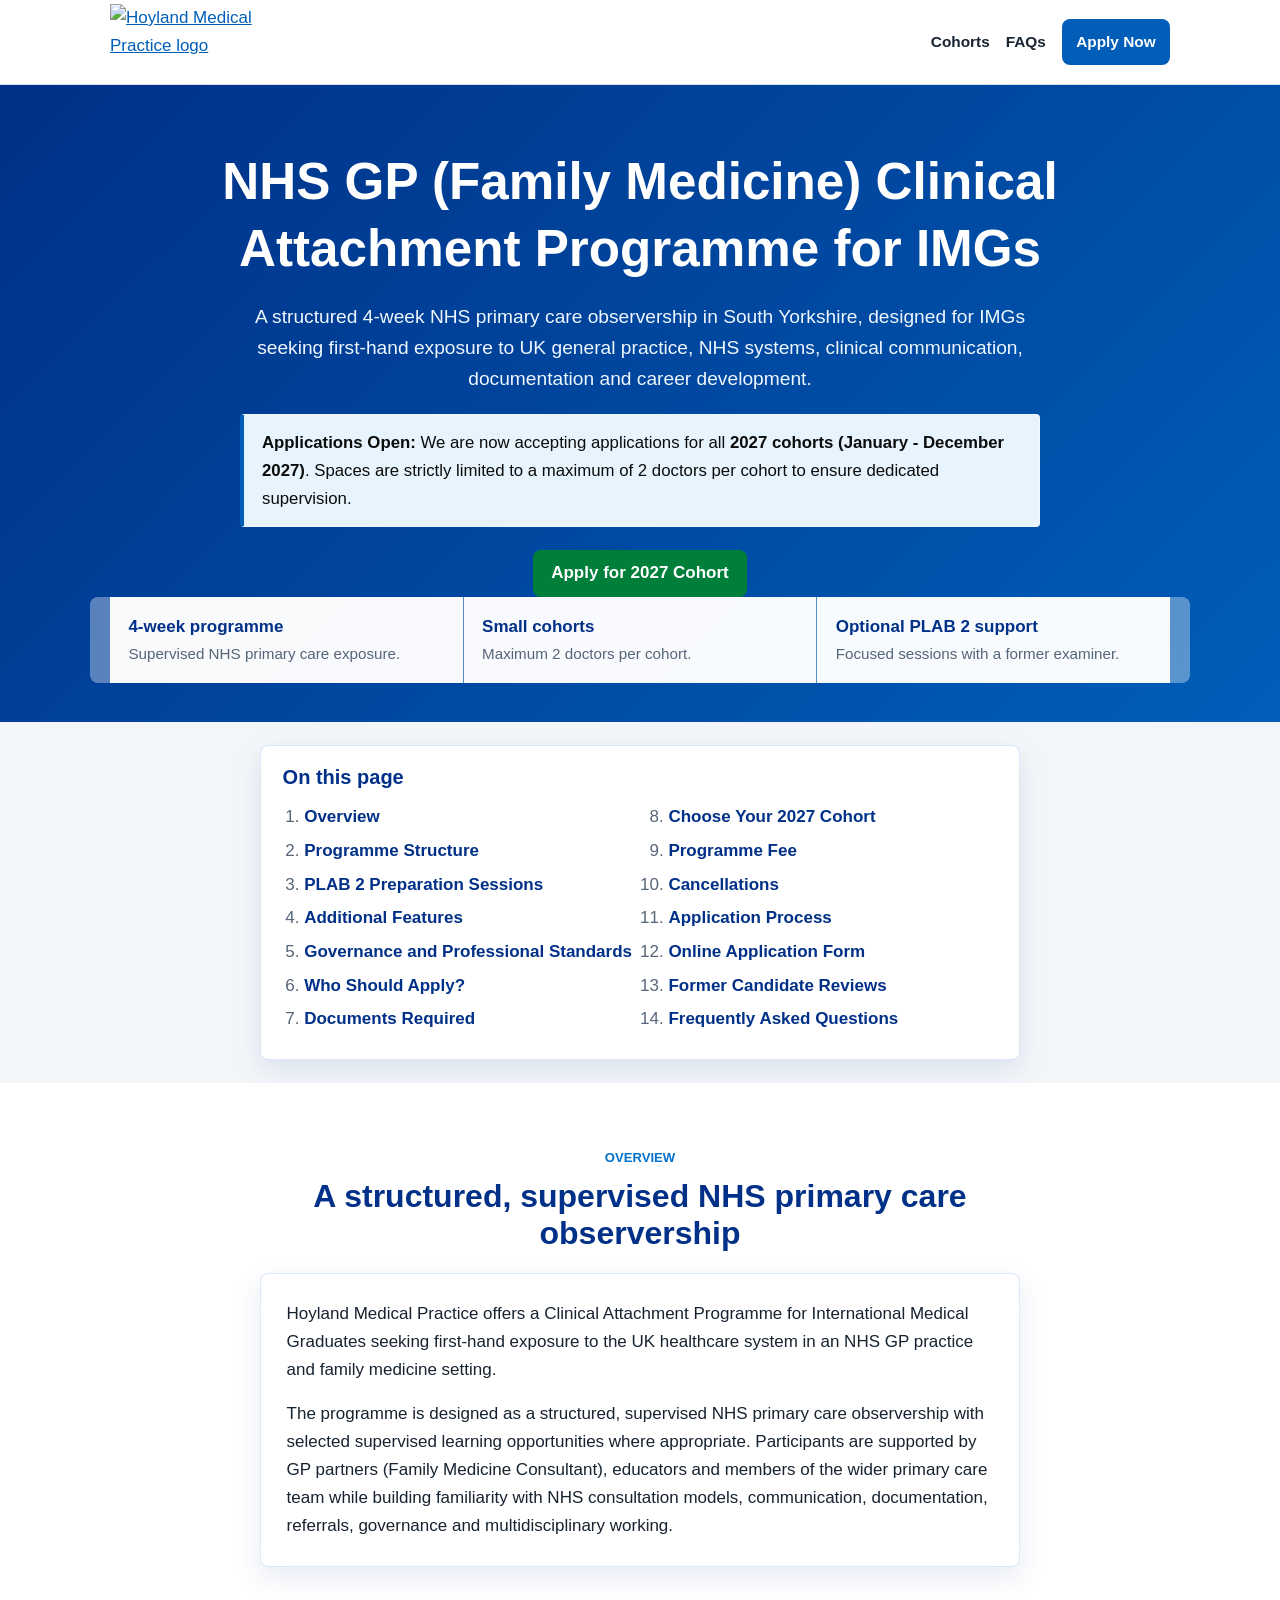
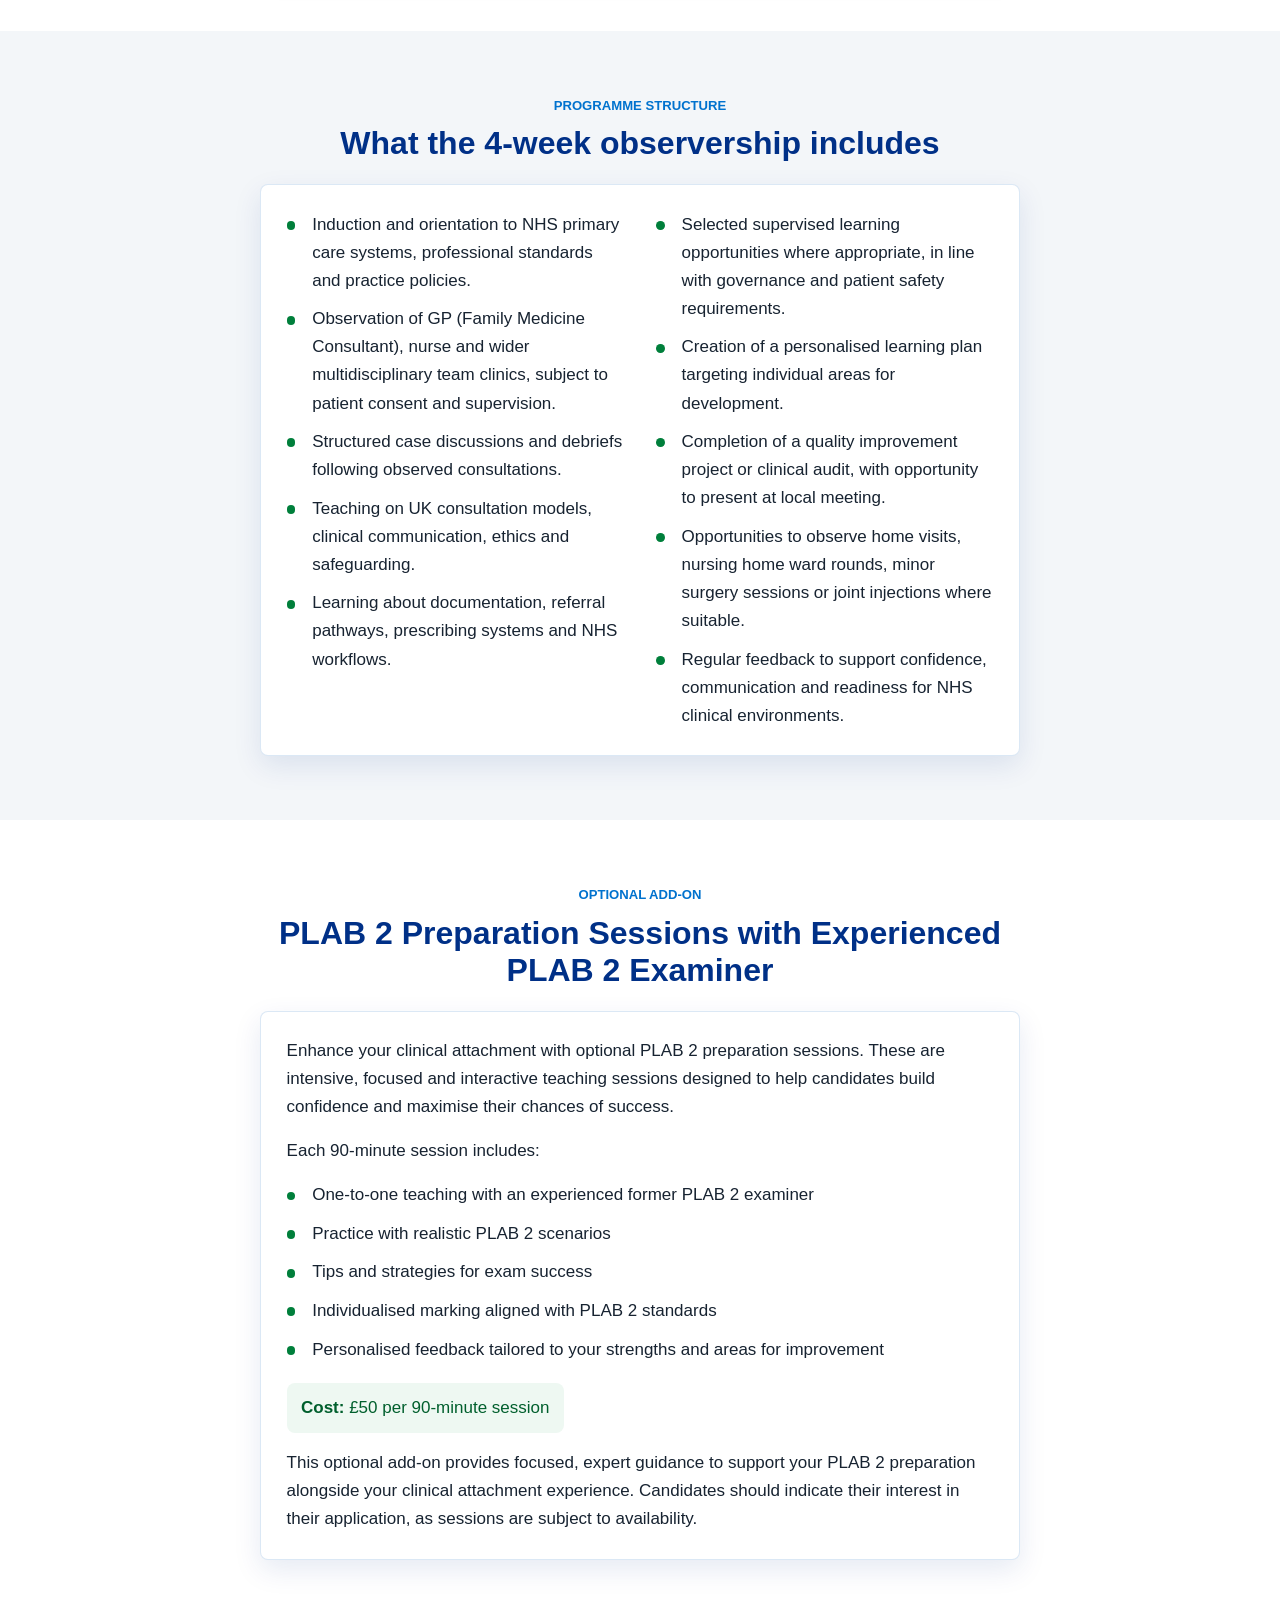
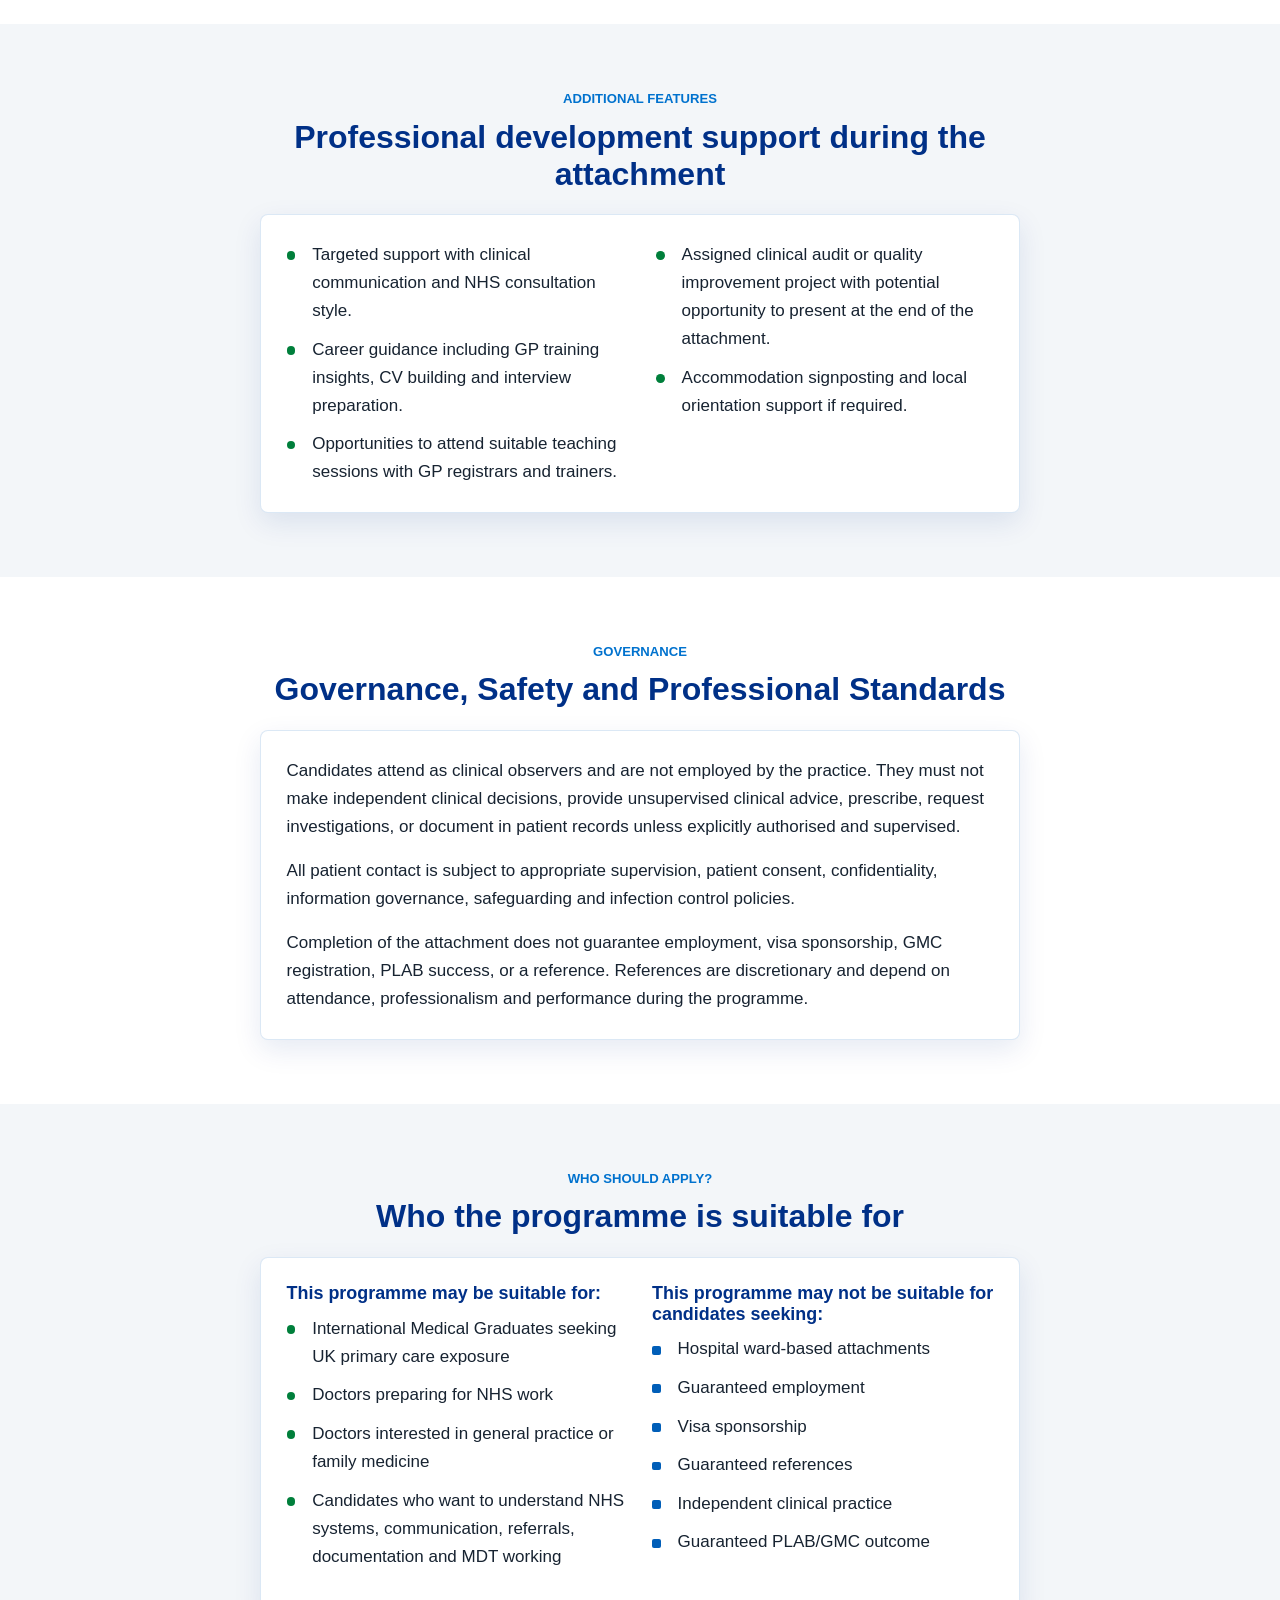
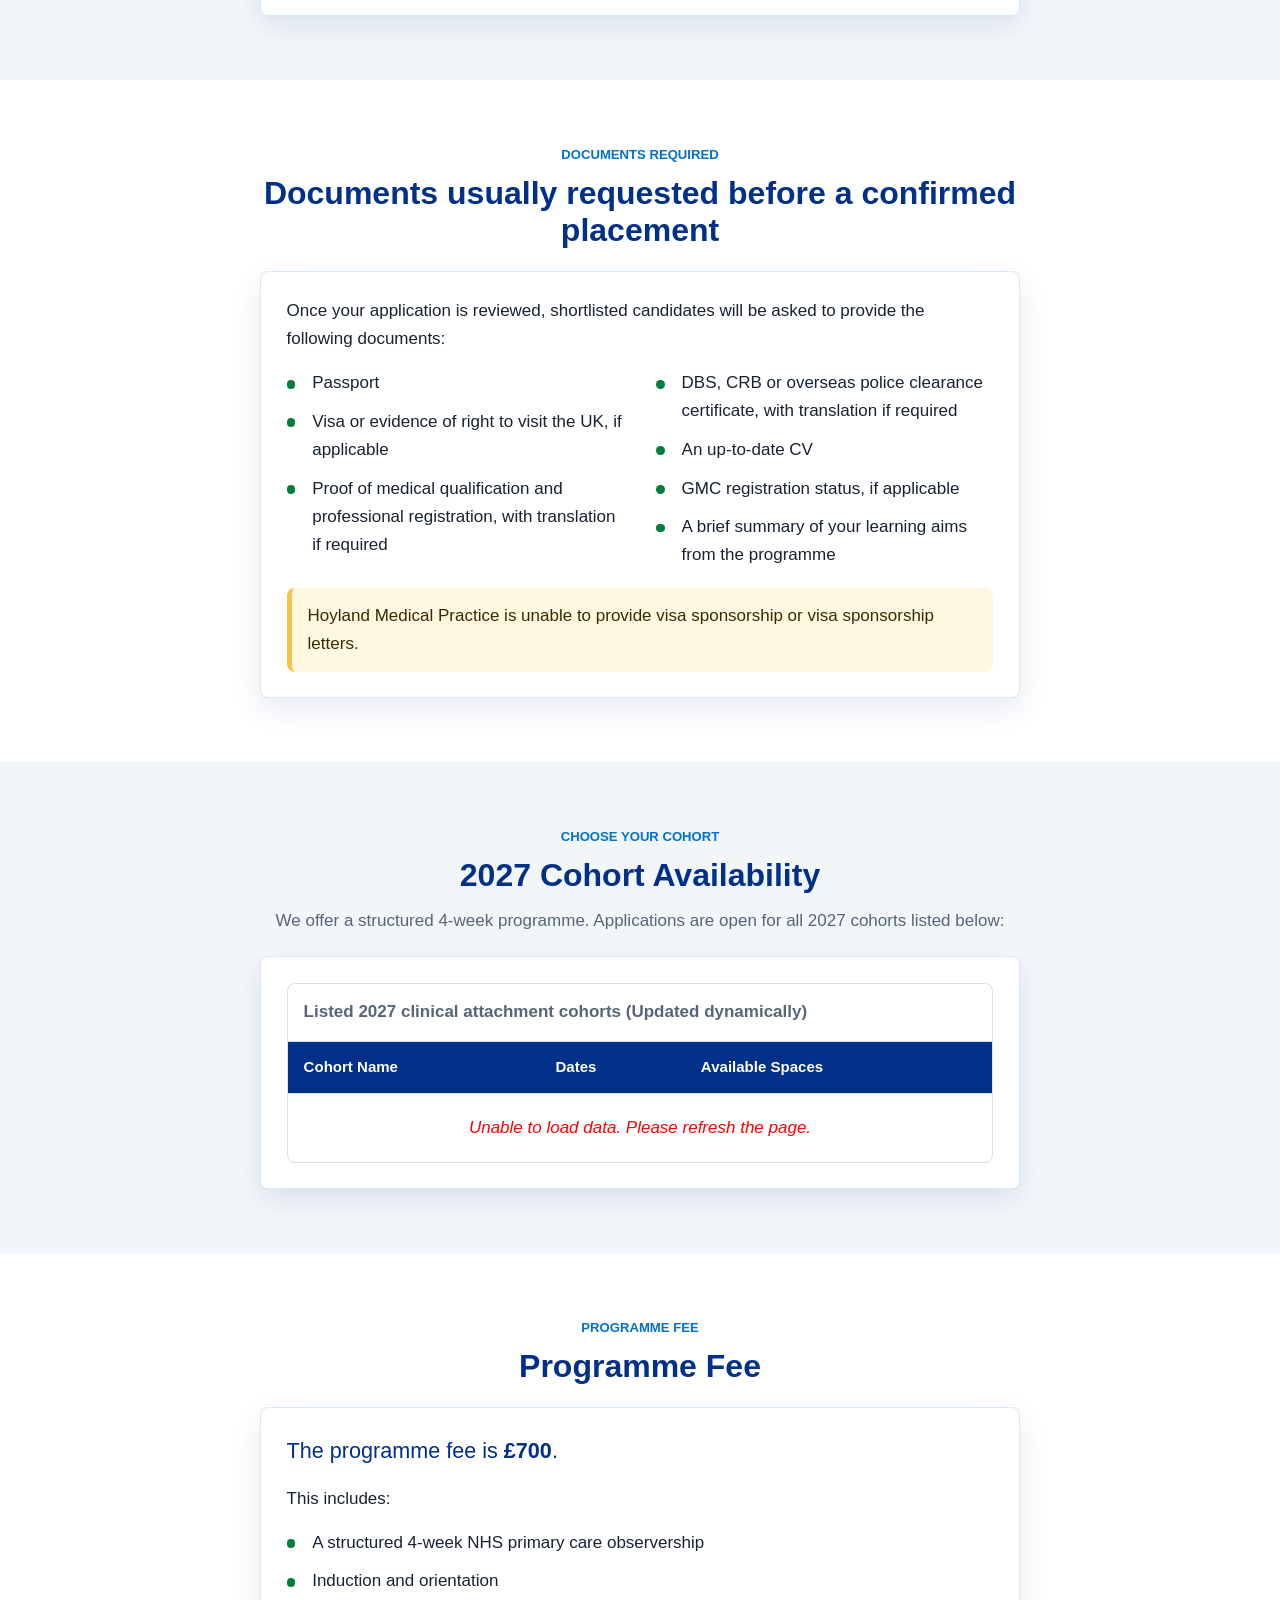
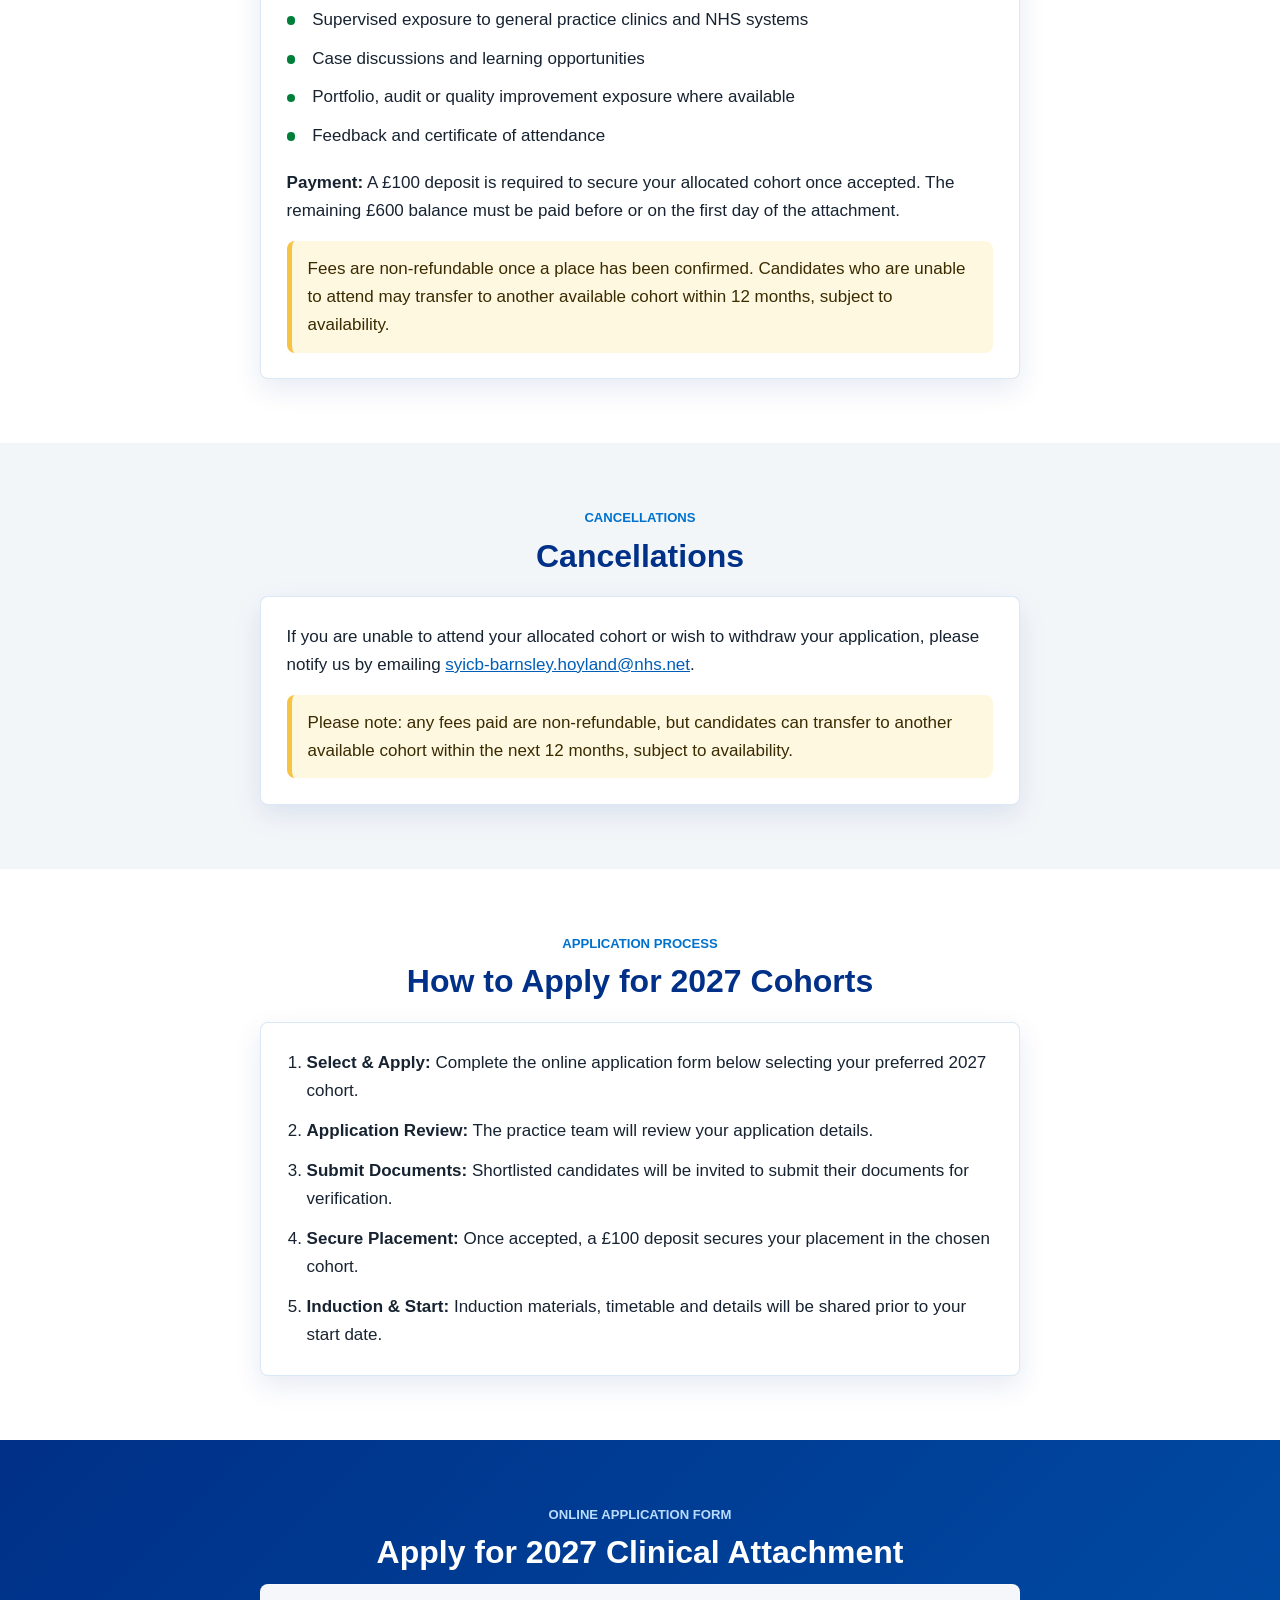
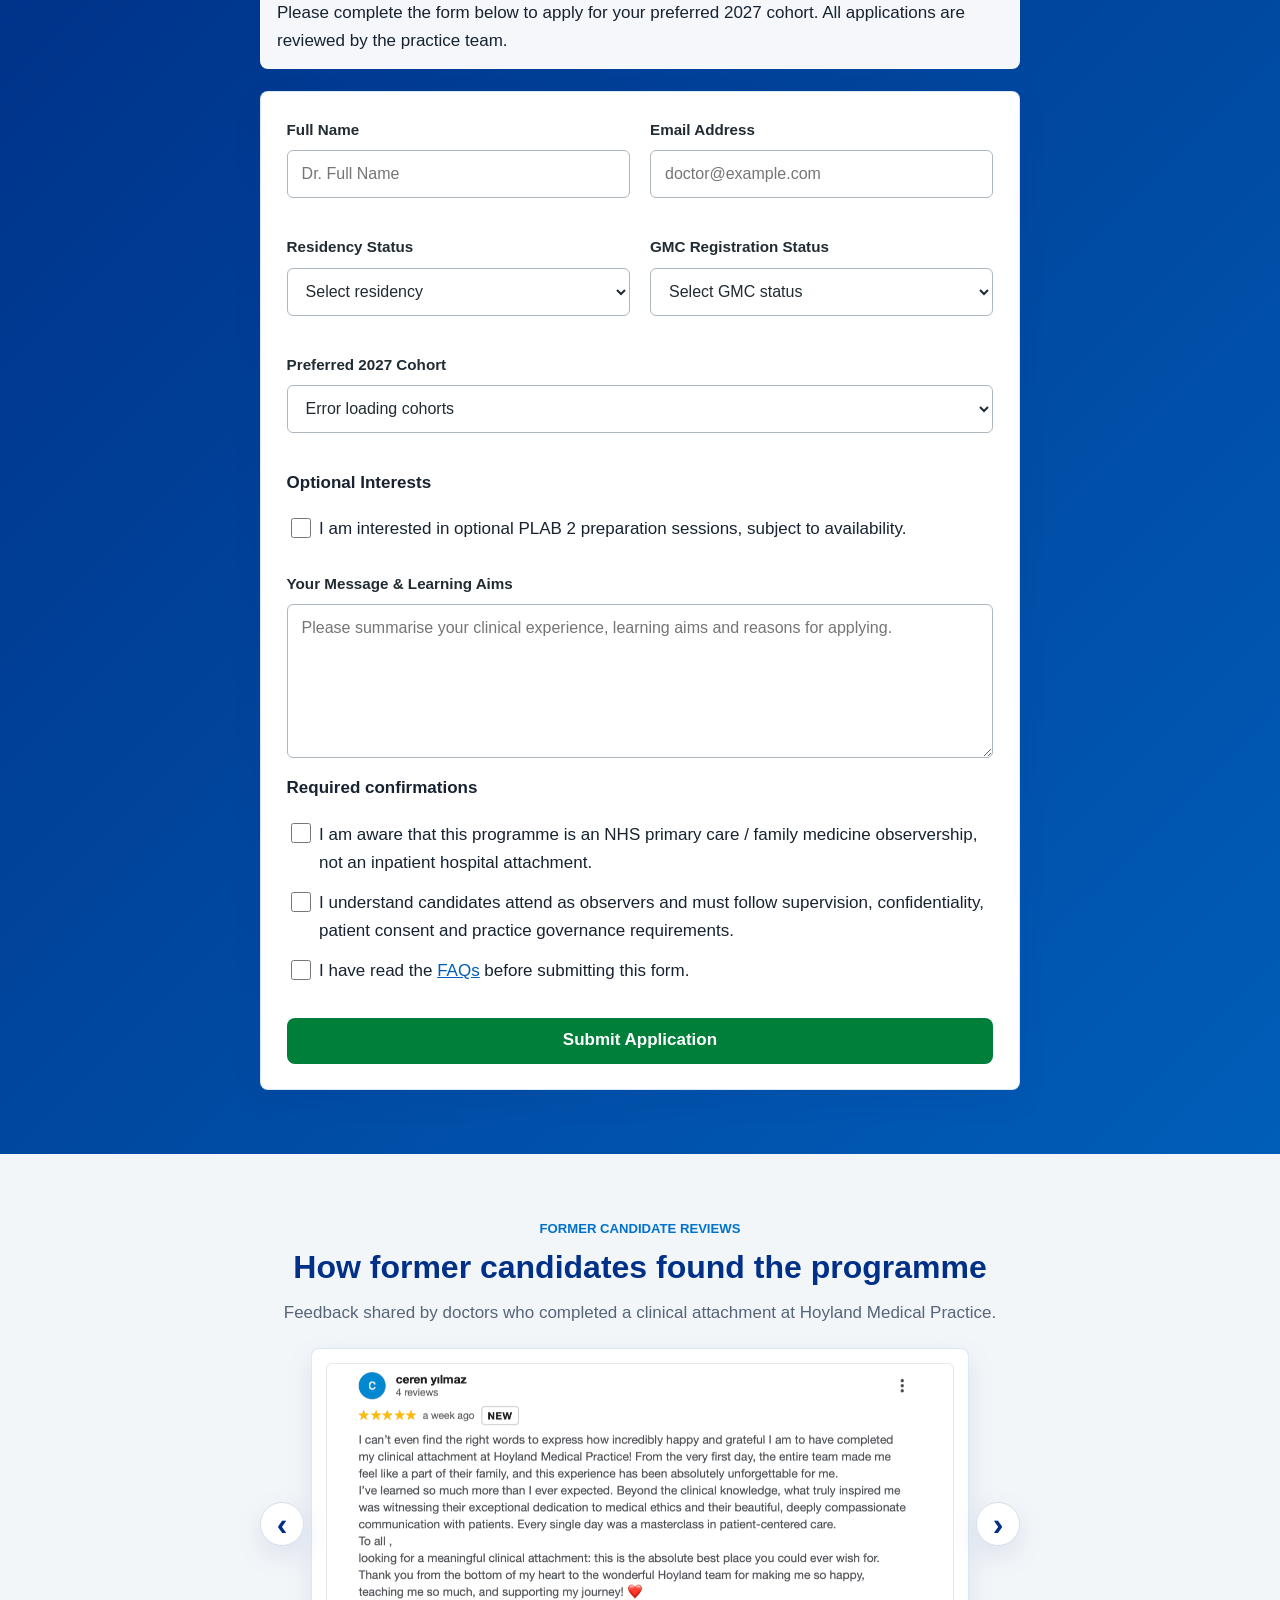
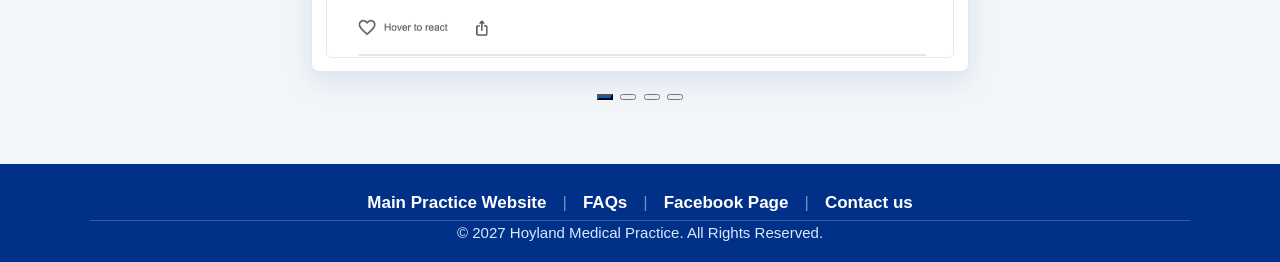
==== commit 2bbfe10a: "Update index.html" ====
--- a/index.html
+++ b/index.html
@@ -9,6 +9,9 @@
   <link rel="stylesheet" href="styles.css?v=reviews-3">
   
   <style>
+    /* 
+      Fix for text wrap, page centralization, and uniform form styling
+    */
     *, *::before, *::after {
       box-sizing: border-box;
     }
@@ -35,12 +38,14 @@
       height: auto;
     }
 
+    /* Hero Section Adjustments */
     .hero-content {
       text-align: center;
       padding-top: 40px;
       padding-bottom: 40px;
     }
 
+    /* Fix for the Hero Title clipping issue */
     #hero-title {
       font-size: clamp(1.8rem, 4vw + 1rem, 3.2rem);
       line-height: 1.3;
@@ -70,10 +75,12 @@
       color: #0b0c0c;
     }
 
+    /* Fix for the invisible white <strong> text in the light blue box */
     .availability-note strong {
       color: #0b0c0c !important;
     }
 
+    /* Uniform Form Styling */
     .form-grid {
       display: grid;
       grid-template-columns: repeat(auto-fit, minmax(280px, 1fr));
@@ -113,6 +120,11 @@
     .form-field select {
       cursor: pointer;
     }
+    
+    .form-field select option:disabled {
+      color: #999;
+      background-color: #f5f5f5;
+    }
 
     .form-field textarea {
       height: auto;
@@ -128,6 +140,7 @@
       box-shadow: 0 0 0 3px rgba(0, 94, 184, 0.2);
     }
 
+    /* Status Pills */
     .status-pill {
       padding: 4px 10px;
       border-radius: 12px;
@@ -493,20 +506,9 @@
 
             <div class="form-field" style="grid-column: 1 / -1;">
               <label for="cohort-choice">Preferred 2027 Cohort</label>
+              <!-- تم تعديل القائمة لتكون ديناميكية وتتغذى من الجوجل شيت مباشرة -->
               <select id="cohort-choice" name="preferred_2027_cohort" required>
-                <option value="">Select your preferred cohort</option>
-                <option value="Alpha: 4 Jan 2027 - 29 Jan 2027">Alpha (4 Jan 2027 - 29 Jan 2027)</option>
-                <option value="Beta: 1 Feb 2027 - 26 Feb 2027">Beta (1 Feb 2027 - 26 Feb 2027)</option>
-                <option value="Gamma: 1 Mar 2027 - 26 Mar 2027">Gamma (1 Mar 2027 - 26 Mar 2027)</option>
-                <option value="Delta: 5 Apr 2027 - 30 Apr 2027">Delta (5 Apr 2027 - 30 Apr 2027)</option>
-                <option value="Epsilon: 3 May 2027 - 28 May 2027">Epsilon (3 May 2027 - 28 May 2027)</option>
-                <option value="Zeta: 1 Jun 2027 - 24 Jun 2027">Zeta (1 Jun 2027 - 24 Jun 2027)</option>
-                <option value="Eta: 1 Jul 2027 - 29 Jul 2027">Eta (1 Jul 2027 - 29 Jul 2027)</option>
-                <option value="Theta: 2 Aug 2027 - 27 Aug 2027">Theta (2 Aug 2027 - 27 Aug 2027)</option>
-                <option value="Iota: 1 Sep 2027 - 28 Sep 2027">Iota (1 Sep 2027 - 28 Sep 2027)</option>
-                <option value="Kappa: 4 Oct 2027 - 29 Oct 2027">Kappa (4 Oct 2027 - 29 Oct 2027)</option>
-                <option value="Lambda: 1 Nov 2027 - 26 Nov 2027">Lambda (1 Nov 2027 - 26 Nov 2027)</option>
-                <option value="Mu: 1 Dec 2027 - 28 Dec 2027">Mu (1 Dec 2027 - 28 Dec 2027)</option>
+                <option value="">Loading cohorts...</option>
               </select>
             </div>
           </div>
@@ -602,17 +604,22 @@
   </footer>
 
   <script>
+    // === كود سحب البيانات وتحديث الجدول والفورم تلقائياً ===
     async function fetchCohorts() {
       const sheetUrl = 'https://docs.google.com/spreadsheets/d/e/2PACX-1vT02tM1Z-zPhEfPEz8UtPHIpCnem7BfDujuvKFHkEW_PWV8BNACGRHN6zbtUDksfQy_GhYXcxLnaugT/pub?output=csv';
       
       const tbody = document.getElementById('dynamic-cohorts-body');
+      const cohortSelect = document.getElementById('cohort-choice');
 
       try {
         const response = await fetch(sheetUrl);
         const data = await response.text();
 
         const rows = data.split('\n').map(row => row.split(','));
+        
+        // تفريغ الجدول وقائمة الاختيارات قبل ملئها بالبيانات الجديدة
         tbody.innerHTML = ''; 
+        cohortSelect.innerHTML = '<option value="">Select your preferred cohort</option>';
 
         for (let i = 1; i < rows.length; i++) {
           if (rows[i].length >= 3 && rows[i][0].trim() !== '') {
@@ -620,6 +627,7 @@
             const dates = rows[i][1].trim();
             const status = rows[i][2].trim();
 
+            // 1. بناء الجدول
             let statusHtml = '';
             if (status.toLowerCase() === 'available') {
               statusHtml = '<span class="status-pill available">Available</span>';
@@ -635,16 +643,35 @@
               tr.innerHTML = `<td>${name}</td><td>${dates}</td><td>${statusHtml}</td>`;
             }
             tbody.appendChild(tr);
+
+            // 2. بناء قائمة الخيارات (Dropdown) للفورم
+            const option = document.createElement('option');
+            const optionValue = `${name}: ${dates}`;
+            
+            if (status.toLowerCase() === 'available') {
+              option.value = optionValue;
+              option.textContent = optionValue;
+            } else {
+              // إذا كان ممتلئ، يظهر بالقائمة بس مقفول ما ينگدر ينضغط
+              option.value = optionValue;
+              option.textContent = `${optionValue} (${status})`;
+              option.disabled = true;
+            }
+            cohortSelect.appendChild(option);
           }
         }
       } catch (error) {
         tbody.innerHTML = '<tr><td colspan="3" class="loading-text" style="color: red;">Unable to load data. Please refresh the page.</td></tr>';
+        cohortSelect.innerHTML = '<option value="">Error loading cohorts</option>';
         console.error('Error fetching Google Sheet:', error);
       }
     }
 
+    // تشغيل الدالة أول ما تفتح الصفحة
     fetchCohorts();
 
+
+    // === كود الكاروسيل للتقييمات ===
     const reviewCarousel = document.querySelector(".reviews-carousel");
     const reviewCards = [...document.querySelectorAll("[data-review]")];
     const reviewDots = [...document.querySelectorAll(".review-status .dot-btn")];
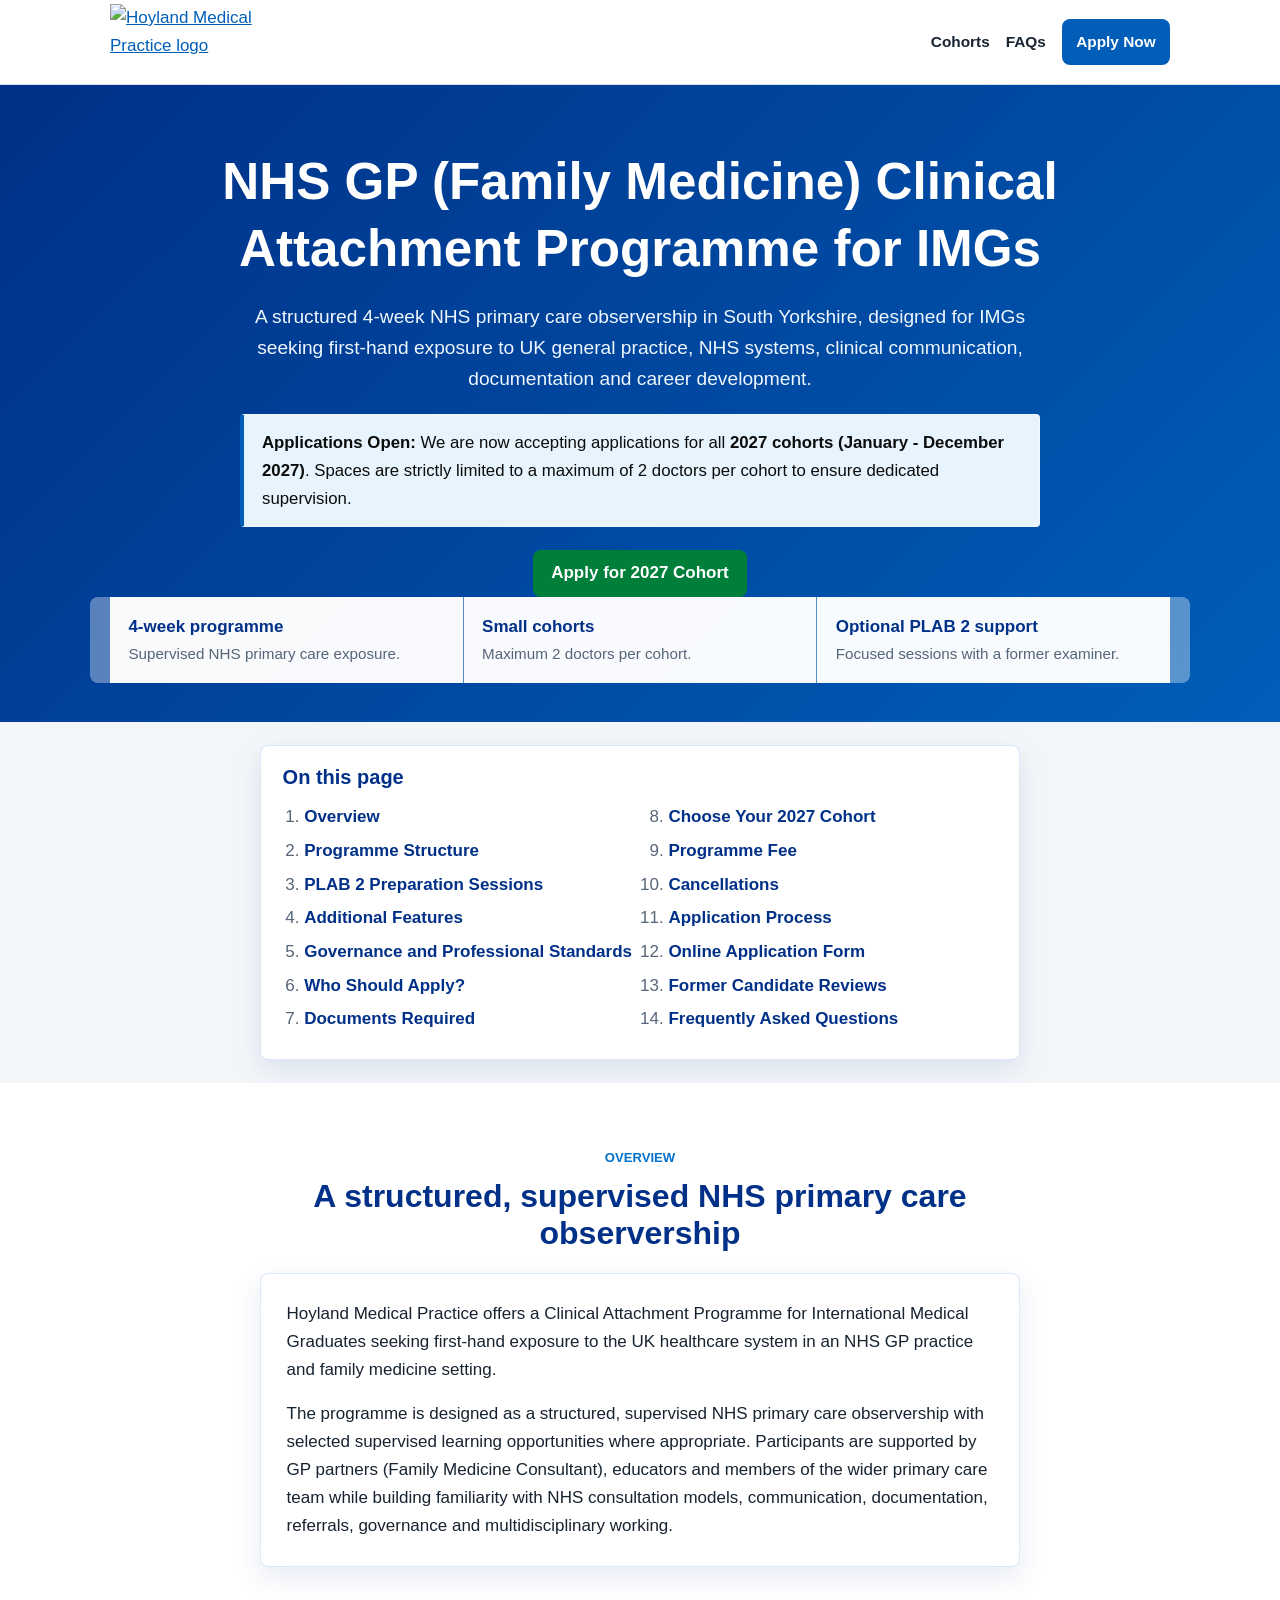
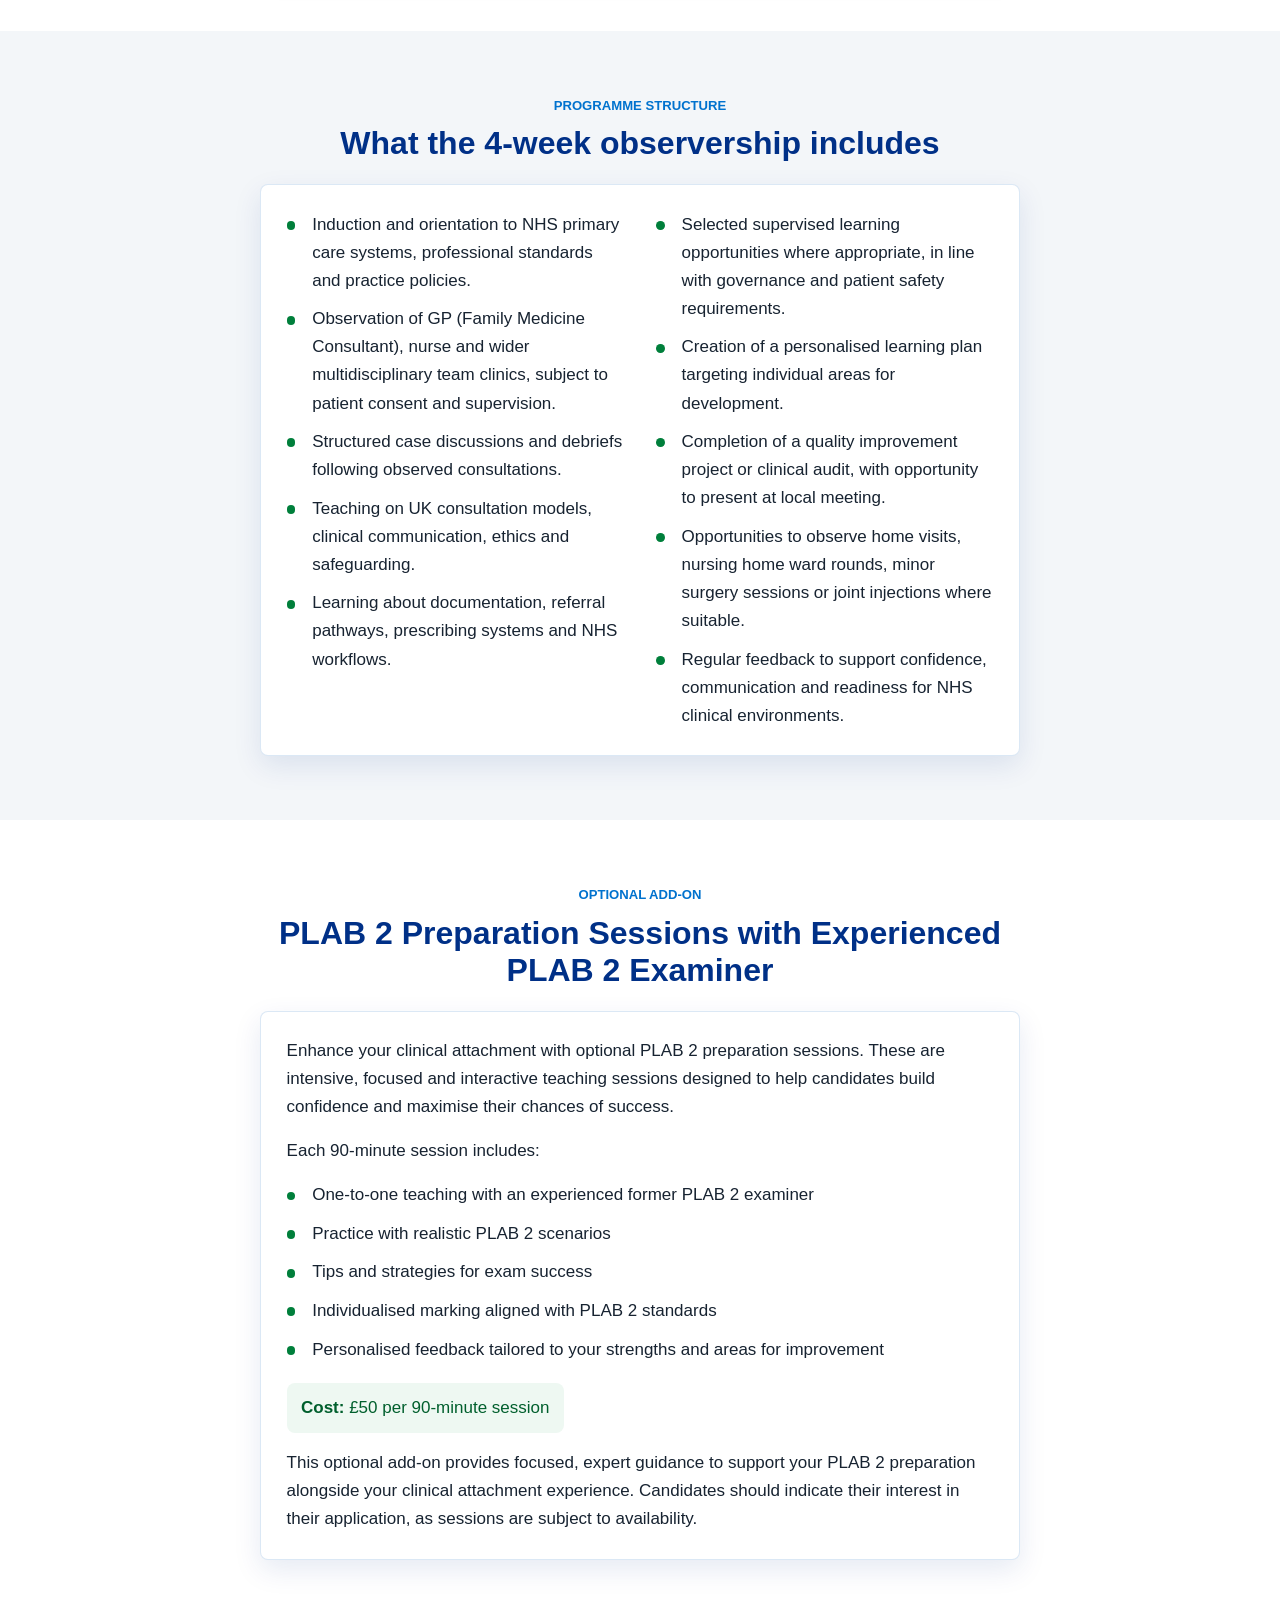
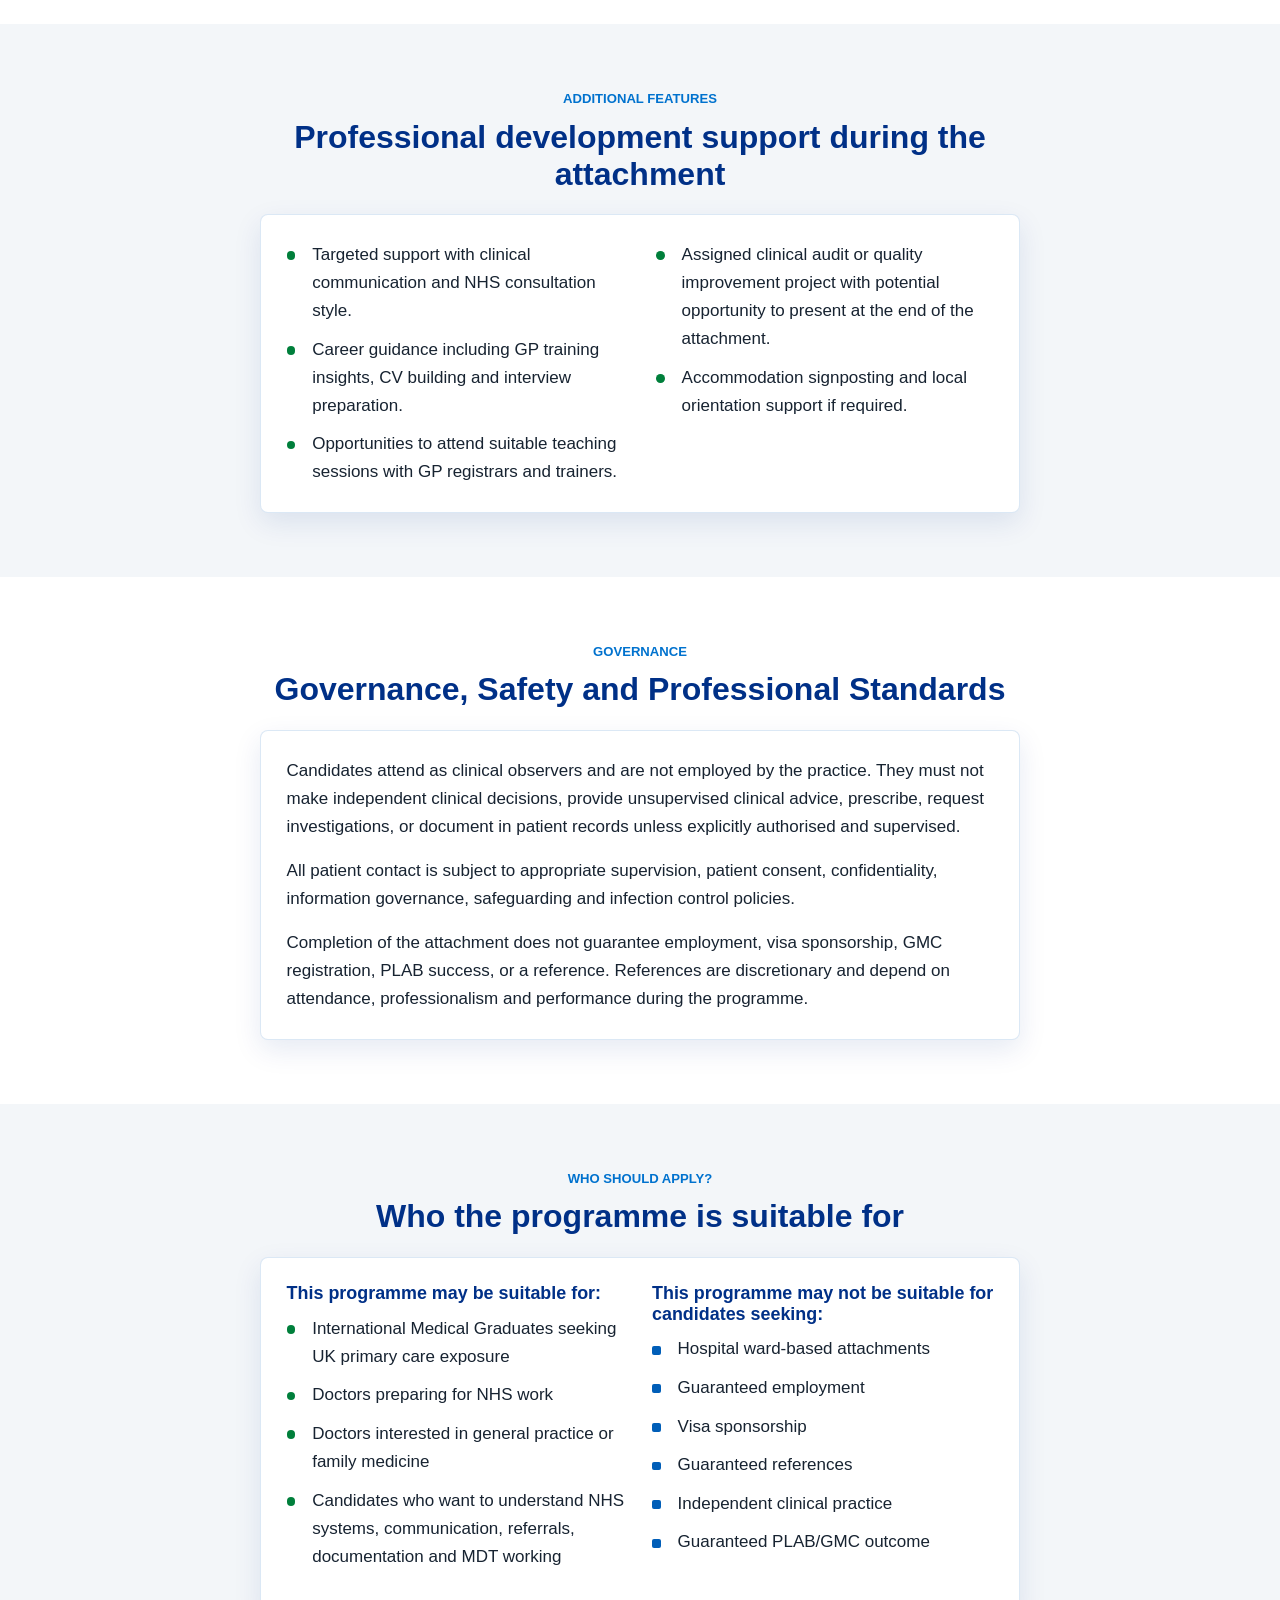
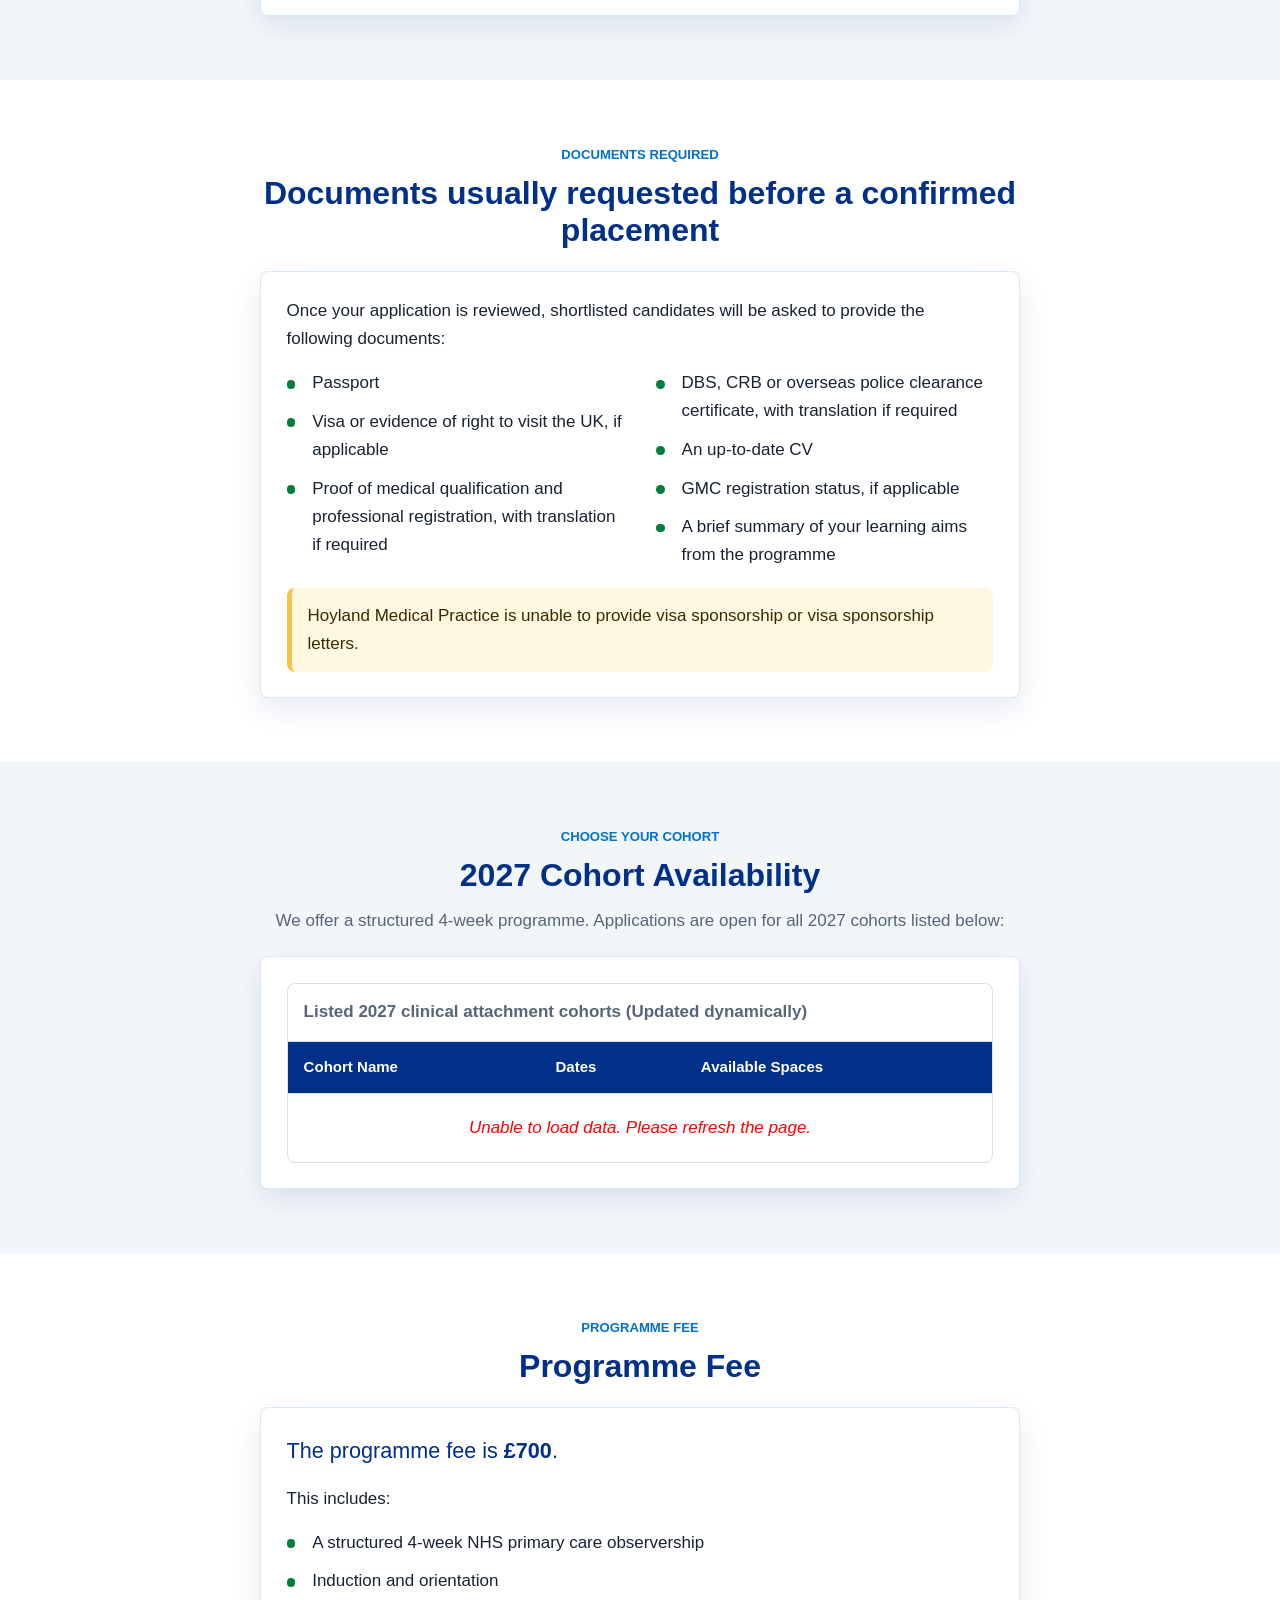
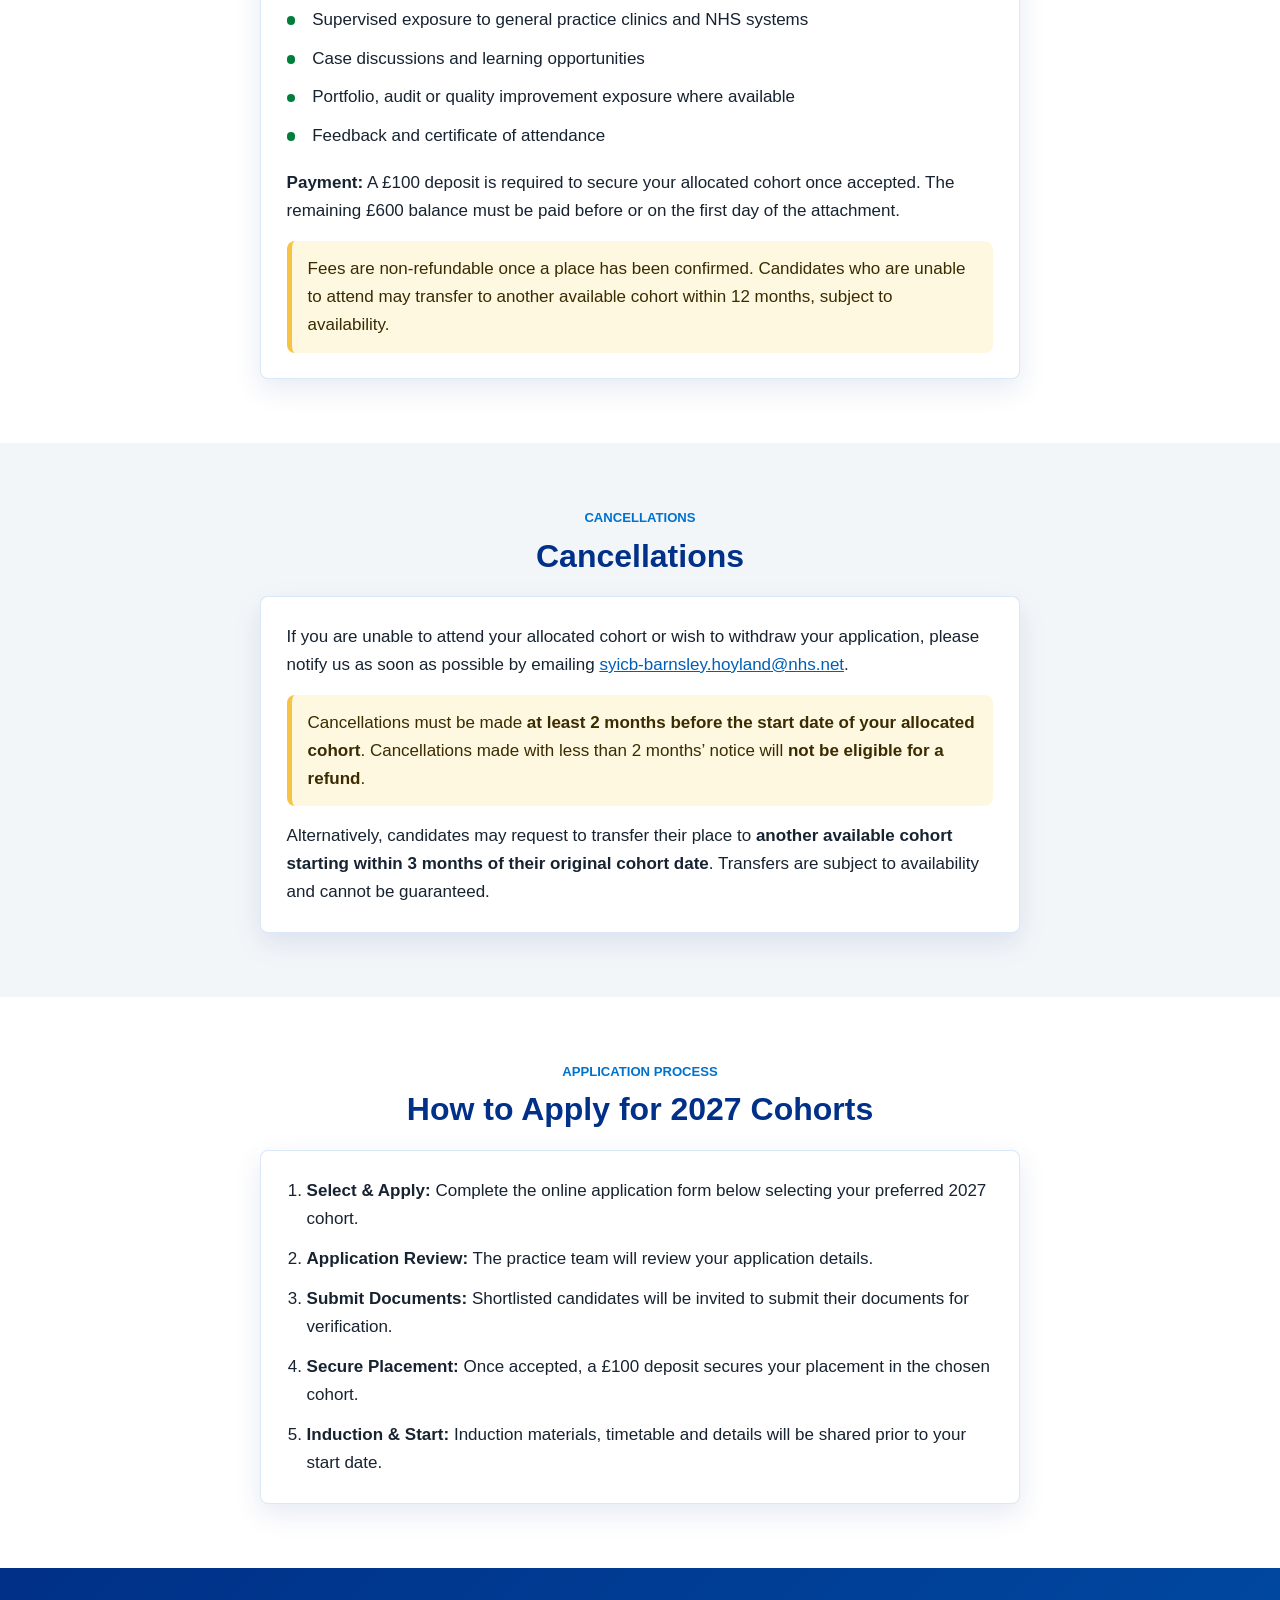
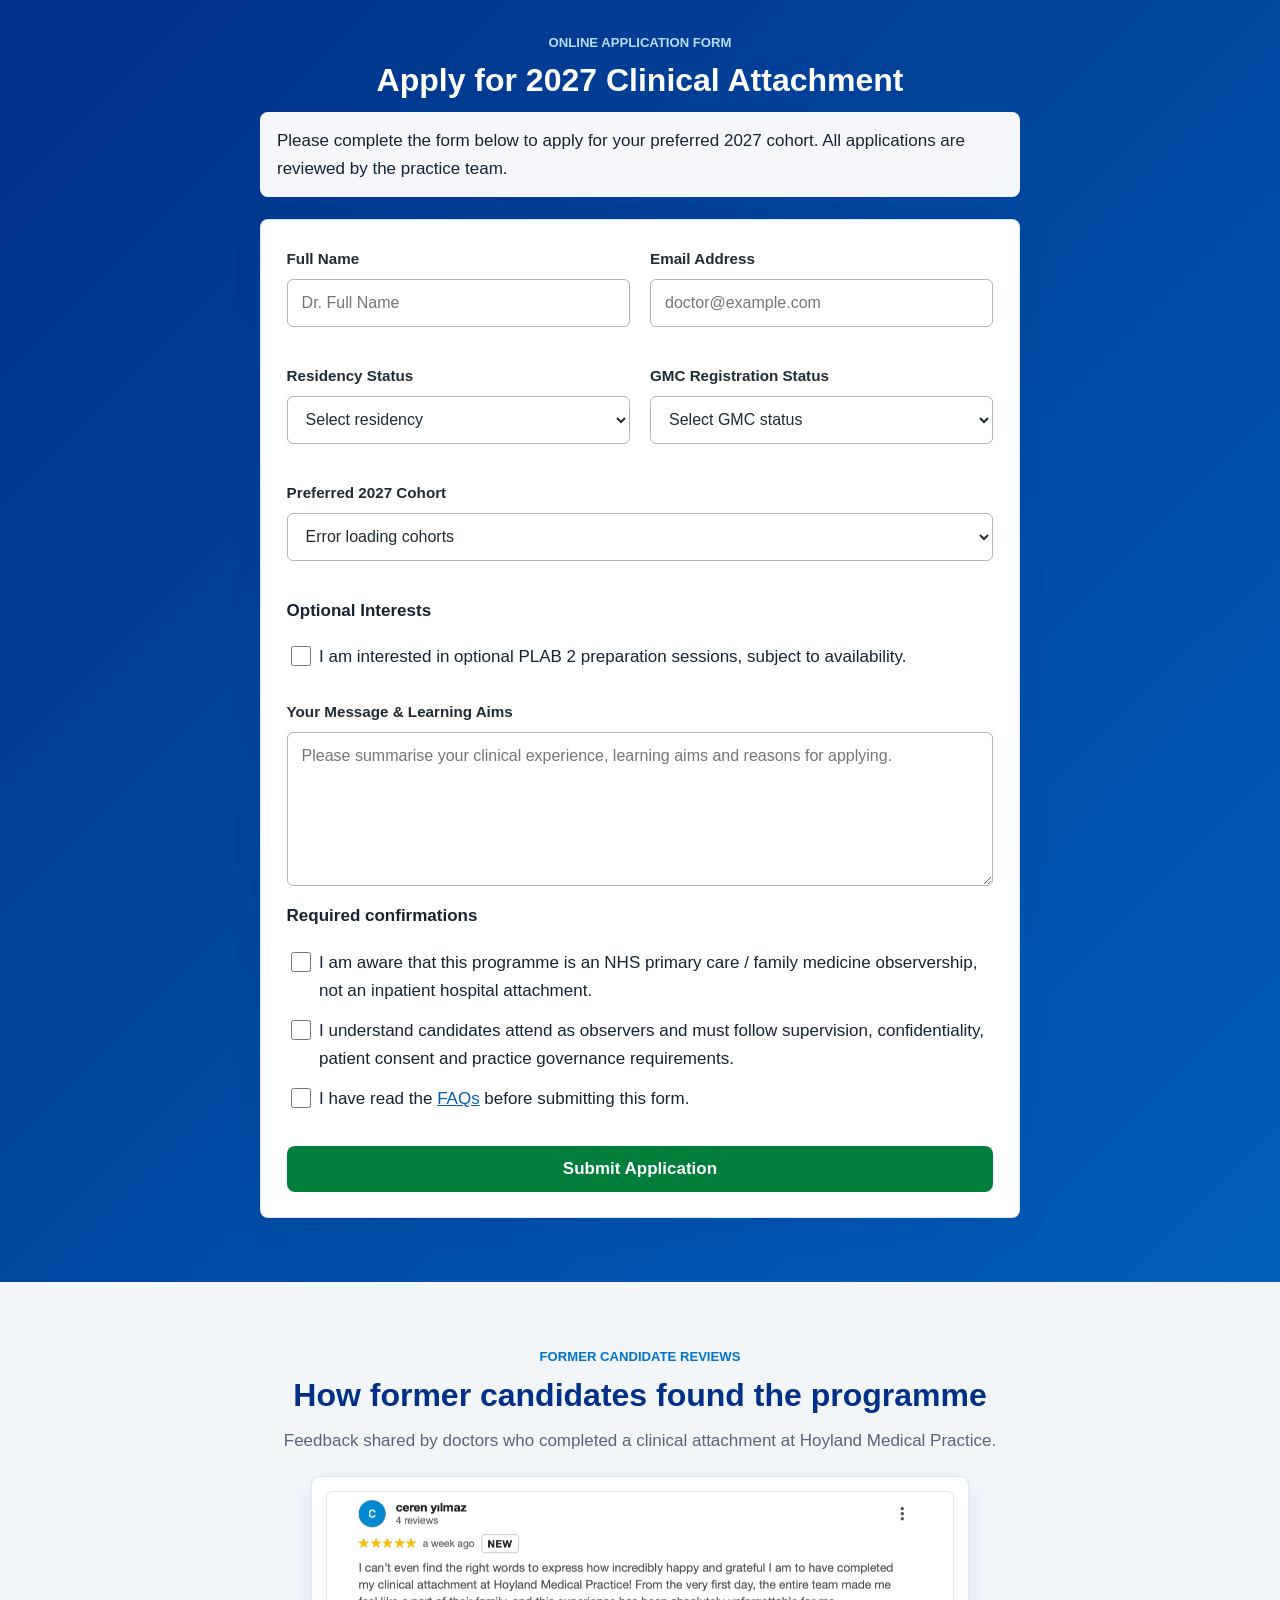
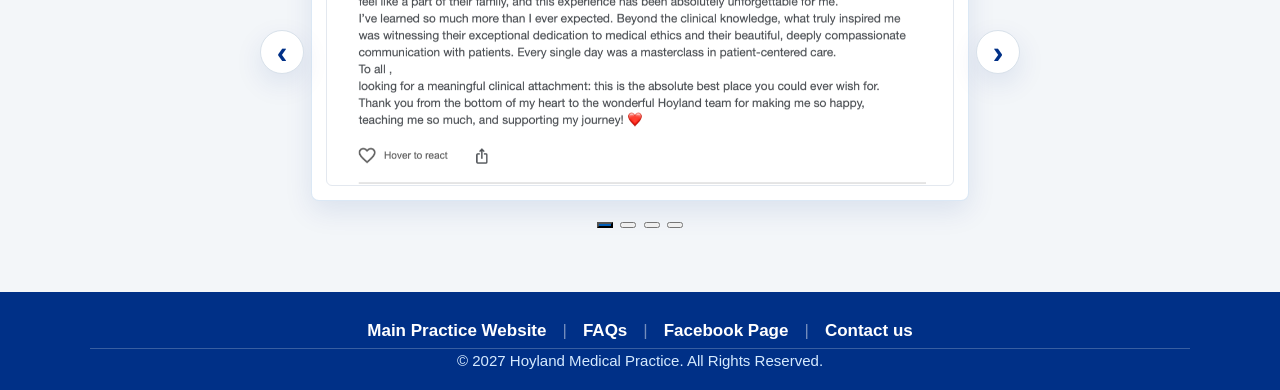
==== commit e1d95790: "Revise cancellation and transfer policy in index.html Updated cancellation policy details for clarit" ====
--- a/index.html
+++ b/index.html
@@ -5,13 +5,31 @@
   <meta name="viewport" content="width=device-width, initial-scale=1">
   <meta name="description" content="A structured 4-week NHS primary care observership in South Yorkshire for International Medical Graduates seeking exposure to UK general practice, NHS systems and clinical communication.">
   <title>Clinical Attachment Programme for International Medical Graduates - 2027</title>
+  
+  <!-- Open Graph Meta Tags for Social Media Sharing (Facebook, WhatsApp, LinkedIn) -->
+  <meta property="og:title" content="NHS GP Clinical Attachment Programme for IMGs - 2027">
+  <meta property="og:description" content="A structured 4-week NHS primary care observership in South Yorkshire, designed for IMGs seeking first-hand exposure to UK general practice and NHS systems.">
+  <meta property="og:image" content="https://raw.githubusercontent.com/clinicalattachment/clinicalattachment/main/logo.png">
+  <meta property="og:type" content="website">
+  <meta property="og:url" content="https://www.clinicalattachment.com/">
+  
+  <!-- Twitter Card Meta Tags -->
+  <meta name="twitter:card" content="summary_large_image">
+  <meta name="twitter:title" content="NHS GP Clinical Attachment Programme for IMGs - 2027">
+  <meta name="twitter:description" content="A structured 4-week NHS primary care observership in South Yorkshire for International Medical Graduates. Apply now for 2027 cohorts.">
+  <meta name="twitter:image" content="https://raw.githubusercontent.com/clinicalattachment/clinicalattachment/main/logo.png">
+
   <link rel="preconnect" href="https://raw.githubusercontent.com">
   <link rel="stylesheet" href="styles.css?v=reviews-3">
   
   <style>
     /* 
-      Fix for text wrap, page centralization, and uniform form styling
+      Fix for text wrap, page centralization, uniform form styling, and smooth scrolling
     */
+    html {
+      scroll-behavior: smooth; /* يخلي حركة الصعود والنزول بالموقع ناعمة ومريحة للعين */
+    }
+
     *, *::before, *::after {
       box-sizing: border-box;
     }
@@ -20,6 +38,7 @@
       margin: 0;
       padding: 0;
       overflow-x: hidden;
+      font-family: -apple-system, BlinkMacSystemFont, "Segoe UI", Roboto, Helvetica, Arial, sans-serif;
     }
     
     .container {
@@ -161,6 +180,32 @@
       padding: 20px;
       font-style: italic;
       color: #555;
+    }
+
+    /* Back to Top Button Styles */
+    #backToTopBtn {
+      display: none; /* مخفي بالبداية لحد ما المستخدم ينزل جوة */
+      position: fixed;
+      bottom: 30px;
+      right: 30px;
+      z-index: 99;
+      font-size: 18px;
+      border: none;
+      outline: none;
+      background-color: #005eb8;
+      color: white;
+      cursor: pointer;
+      padding: 15px;
+      border-radius: 50%;
+      width: 50px;
+      height: 50px;
+      box-shadow: 0 4px 8px rgba(0,0,0,0.2);
+      transition: background-color 0.3s, transform 0.3s;
+    }
+
+    #backToTopBtn:hover {
+      background-color: #004080;
+      transform: scale(1.1); /* يكبر شوية من تخلي الماوس عليه */
     }
   </style>
 </head>
@@ -436,11 +481,20 @@
           <p class="eyebrow">Cancellations</p>
           <h2>Cancellations</h2>
         </div>
-        <div class="panel">
-          <p>If you are unable to attend your allocated cohort or wish to withdraw your application, please notify us by emailing <a href="mailto:syicb-barnsley.hoyland@nhs.net">syicb-barnsley.hoyland@nhs.net</a>.</p>
-          <p class="notice">Please note: any fees paid are non-refundable, but candidates can transfer to another available cohort within the next 12 months, subject to availability.</p>
-        </div>
-      </div>
+<div class="panel">
+  <p>
+    If you are unable to attend your allocated cohort or wish to withdraw your application, please notify us as soon as possible by emailing
+    <a href="mailto:syicb-barnsley.hoyland@nhs.net">syicb-barnsley.hoyland@nhs.net</a>.
+  </p>
+
+  <p class="notice">
+    Cancellations must be made <strong>at least 2 months before the start date of your allocated cohort</strong>. Cancellations made with less than 2 months’ notice will <strong>not be eligible for a refund</strong>.
+  </p>
+
+  <p>
+    Alternatively, candidates may request to transfer their place to <strong>another available cohort starting within 3 months of their original cohort date</strong>. Transfers are subject to availability and cannot be guaranteed.
+  </p>
+</div>
     </section>
 
     <section id="application-process" class="content-section">
@@ -506,7 +560,7 @@
 
             <div class="form-field" style="grid-column: 1 / -1;">
               <label for="cohort-choice">Preferred 2027 Cohort</label>
-              <!-- تم تعديل القائمة لتكون ديناميكية وتتغذى من الجوجل شيت مباشرة -->
+              <!-- القائمة تتغذى من الجوجل شيت مباشرة -->
               <select id="cohort-choice" name="preferred_2027_cohort" required>
                 <option value="">Loading cohorts...</option>
               </select>
@@ -602,6 +656,9 @@
       <p>© 2027 Hoyland Medical Practice. All Rights Reserved.</p>
     </div>
   </footer>
+
+  <!-- زر العودة للأعلى (Back to Top Button) -->
+  <button id="backToTopBtn" title="Go to top">↑</button>
 
   <script>
     // === كود سحب البيانات وتحديث الجدول والفورم تلقائياً ===
@@ -725,6 +782,26 @@
       reviewCarousel.addEventListener("focusout", startReviewTimer);
       startReviewTimer();
     }
+
+    // === كود زر العودة للأعلى ===
+    let topButton = document.getElementById("backToTopBtn");
+
+    // إظهار الزر لمن المستخدم ينزل 300 بكسل لي جوة
+    window.onscroll = function() {
+      if (document.body.scrollTop > 300 || document.documentElement.scrollTop > 300) {
+        topButton.style.display = "block";
+      } else {
+        topButton.style.display = "none";
+      }
+    };
+
+    // الصعود للأعلى لمن ينضغط الزر
+    topButton.addEventListener("click", function() {
+      window.scrollTo({
+        top: 0,
+        behavior: 'smooth'
+      });
+    });
   </script>
 </body>
 </html>
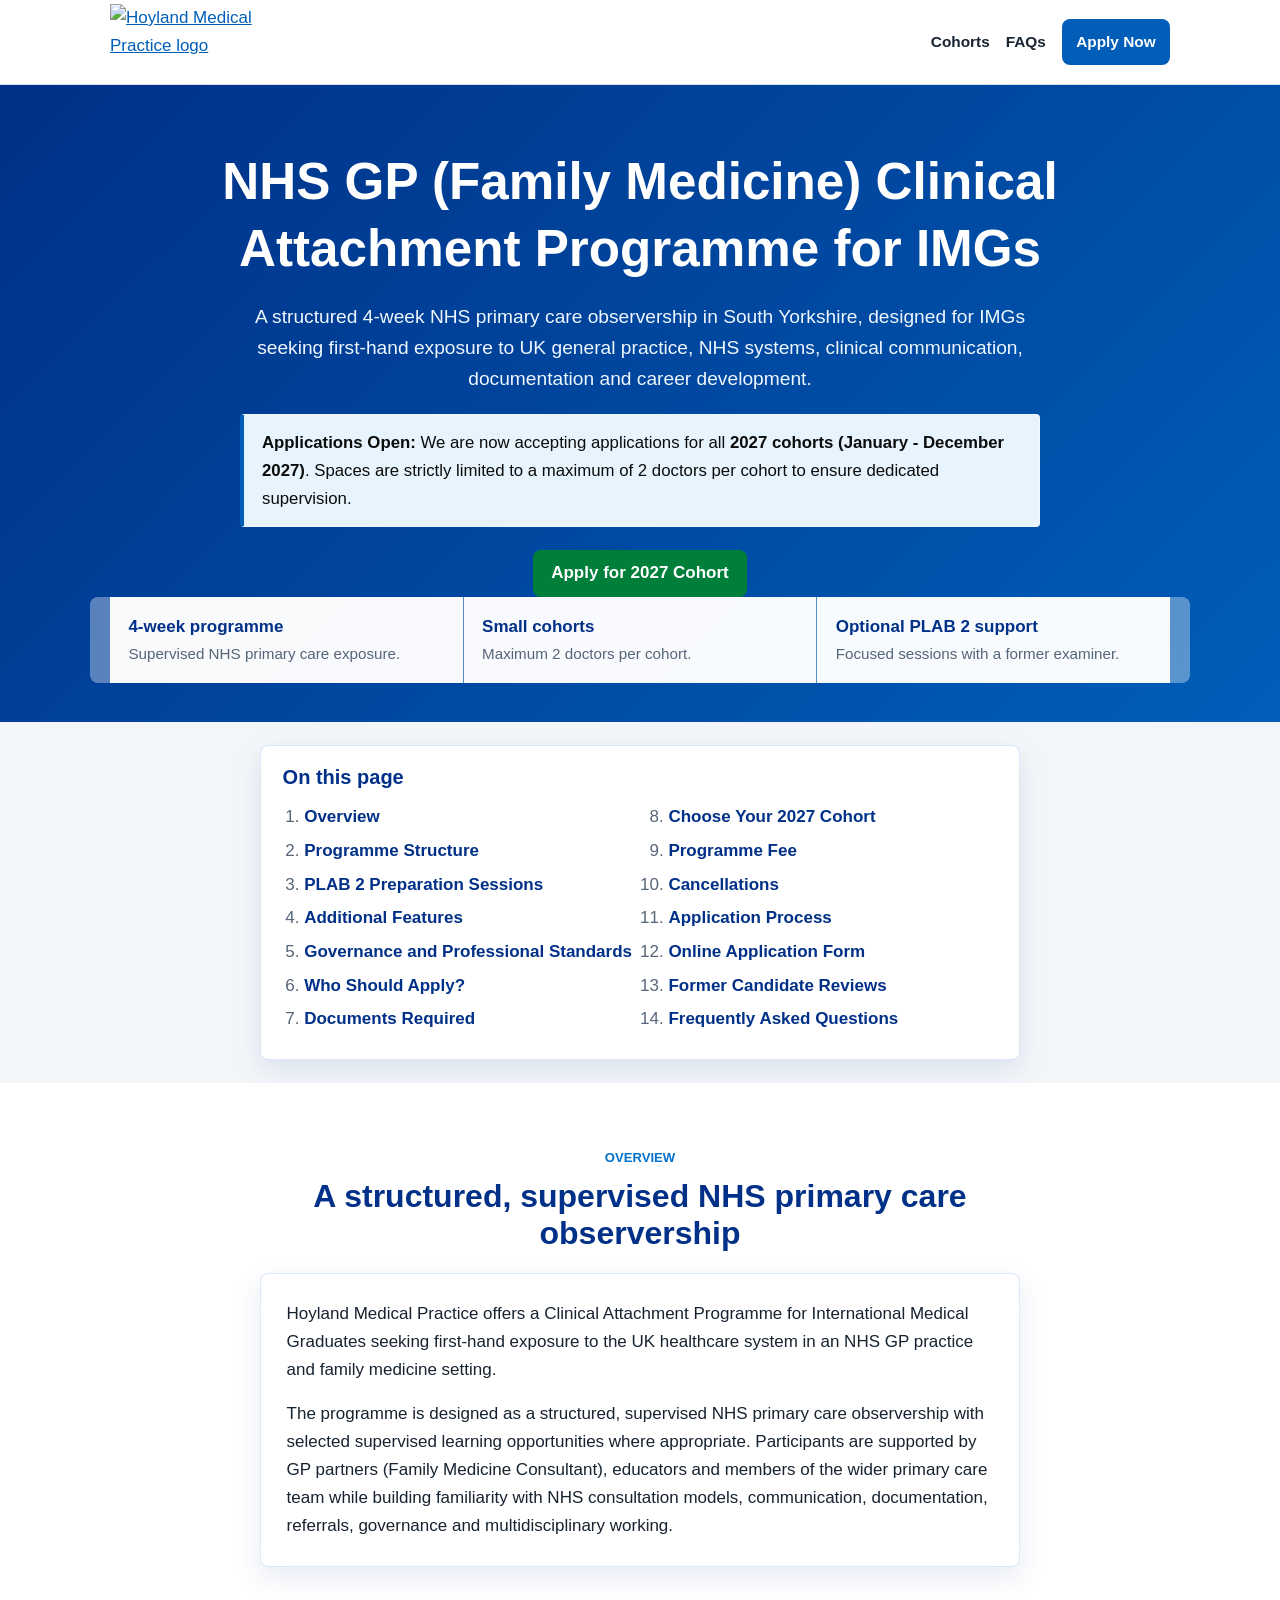
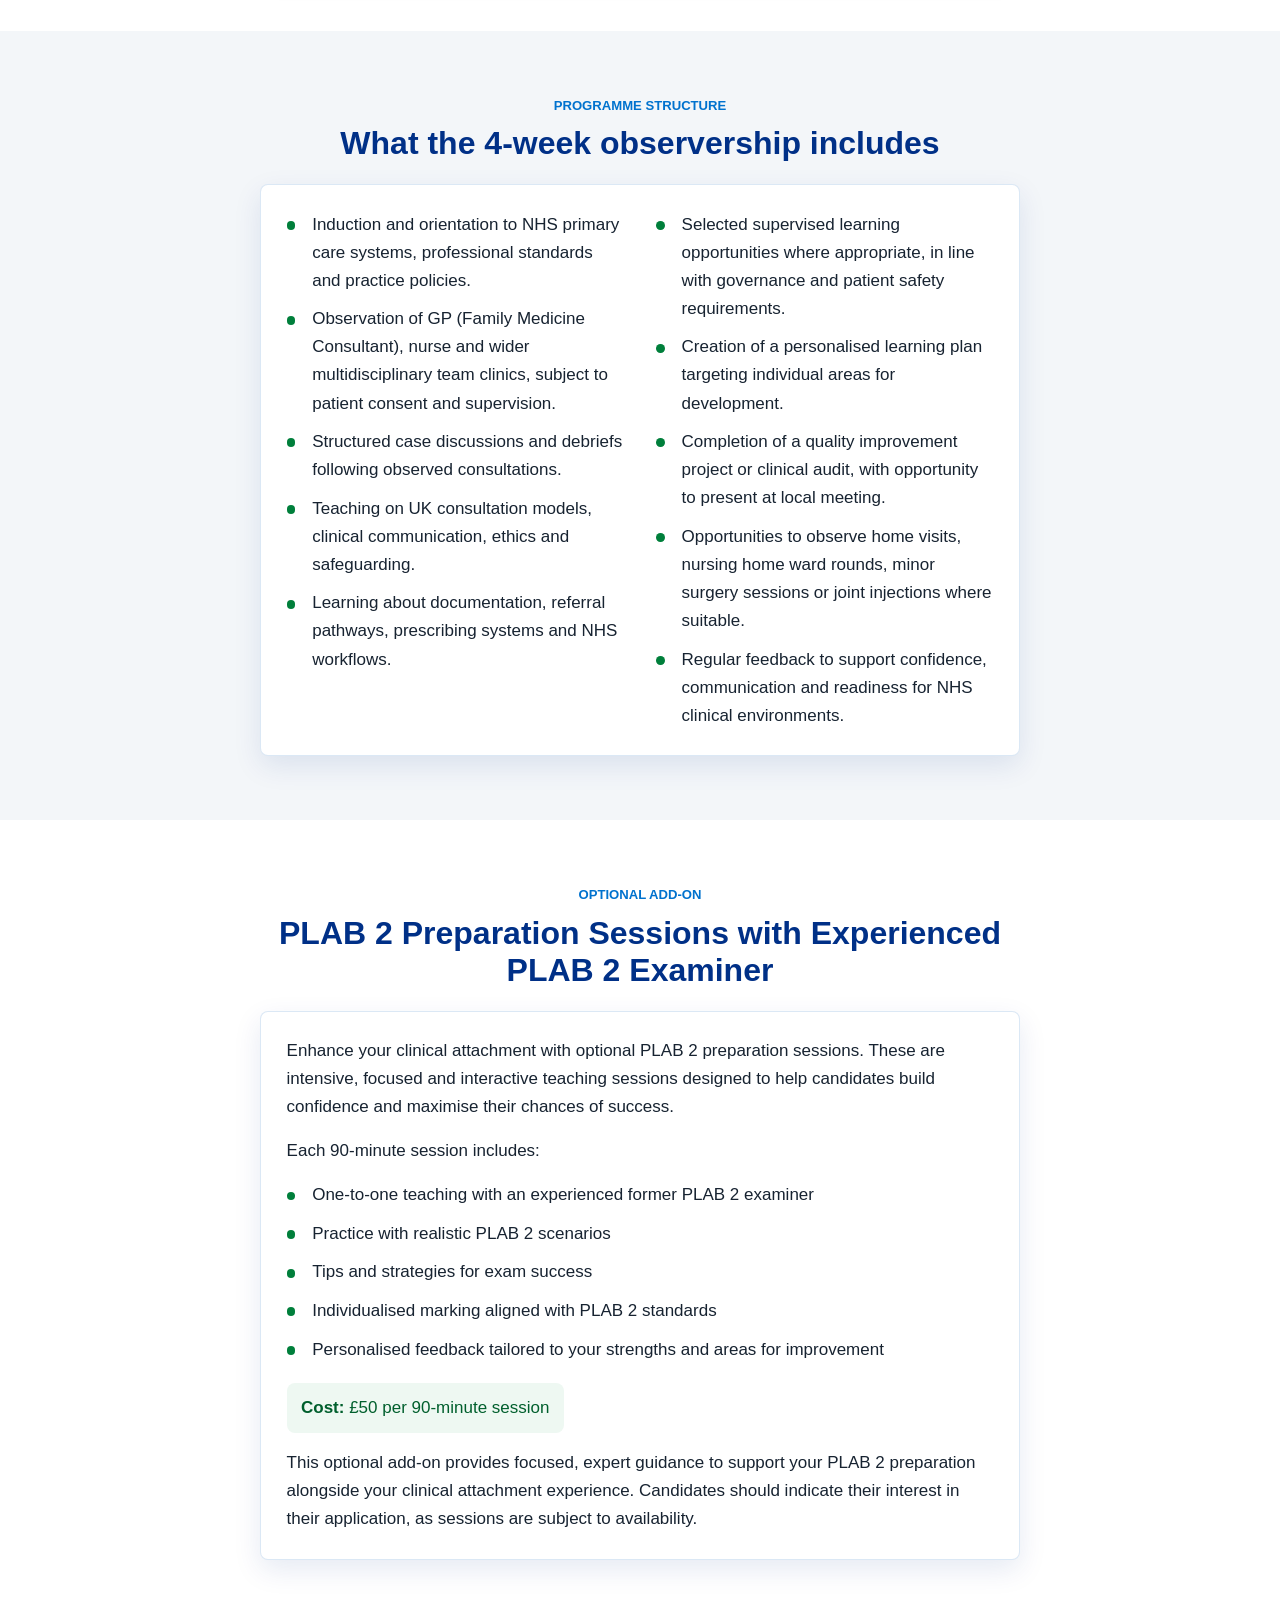
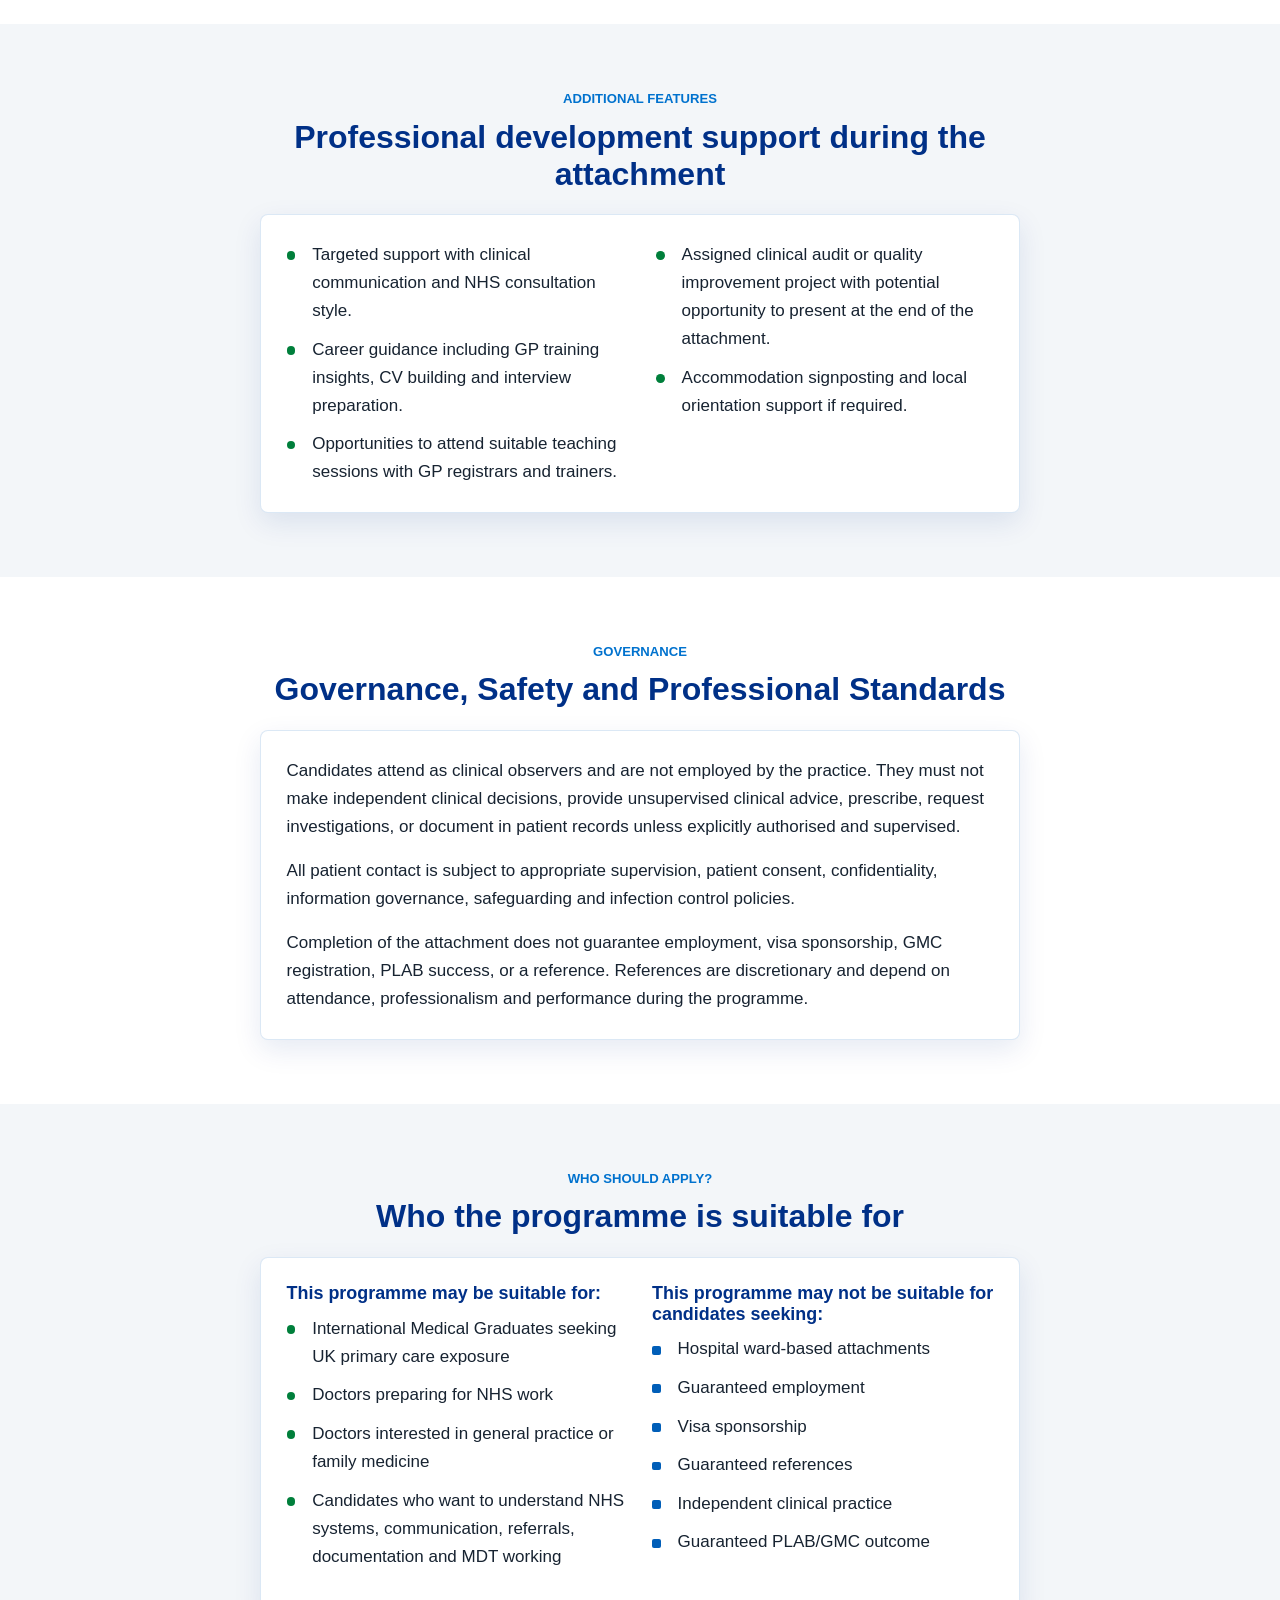
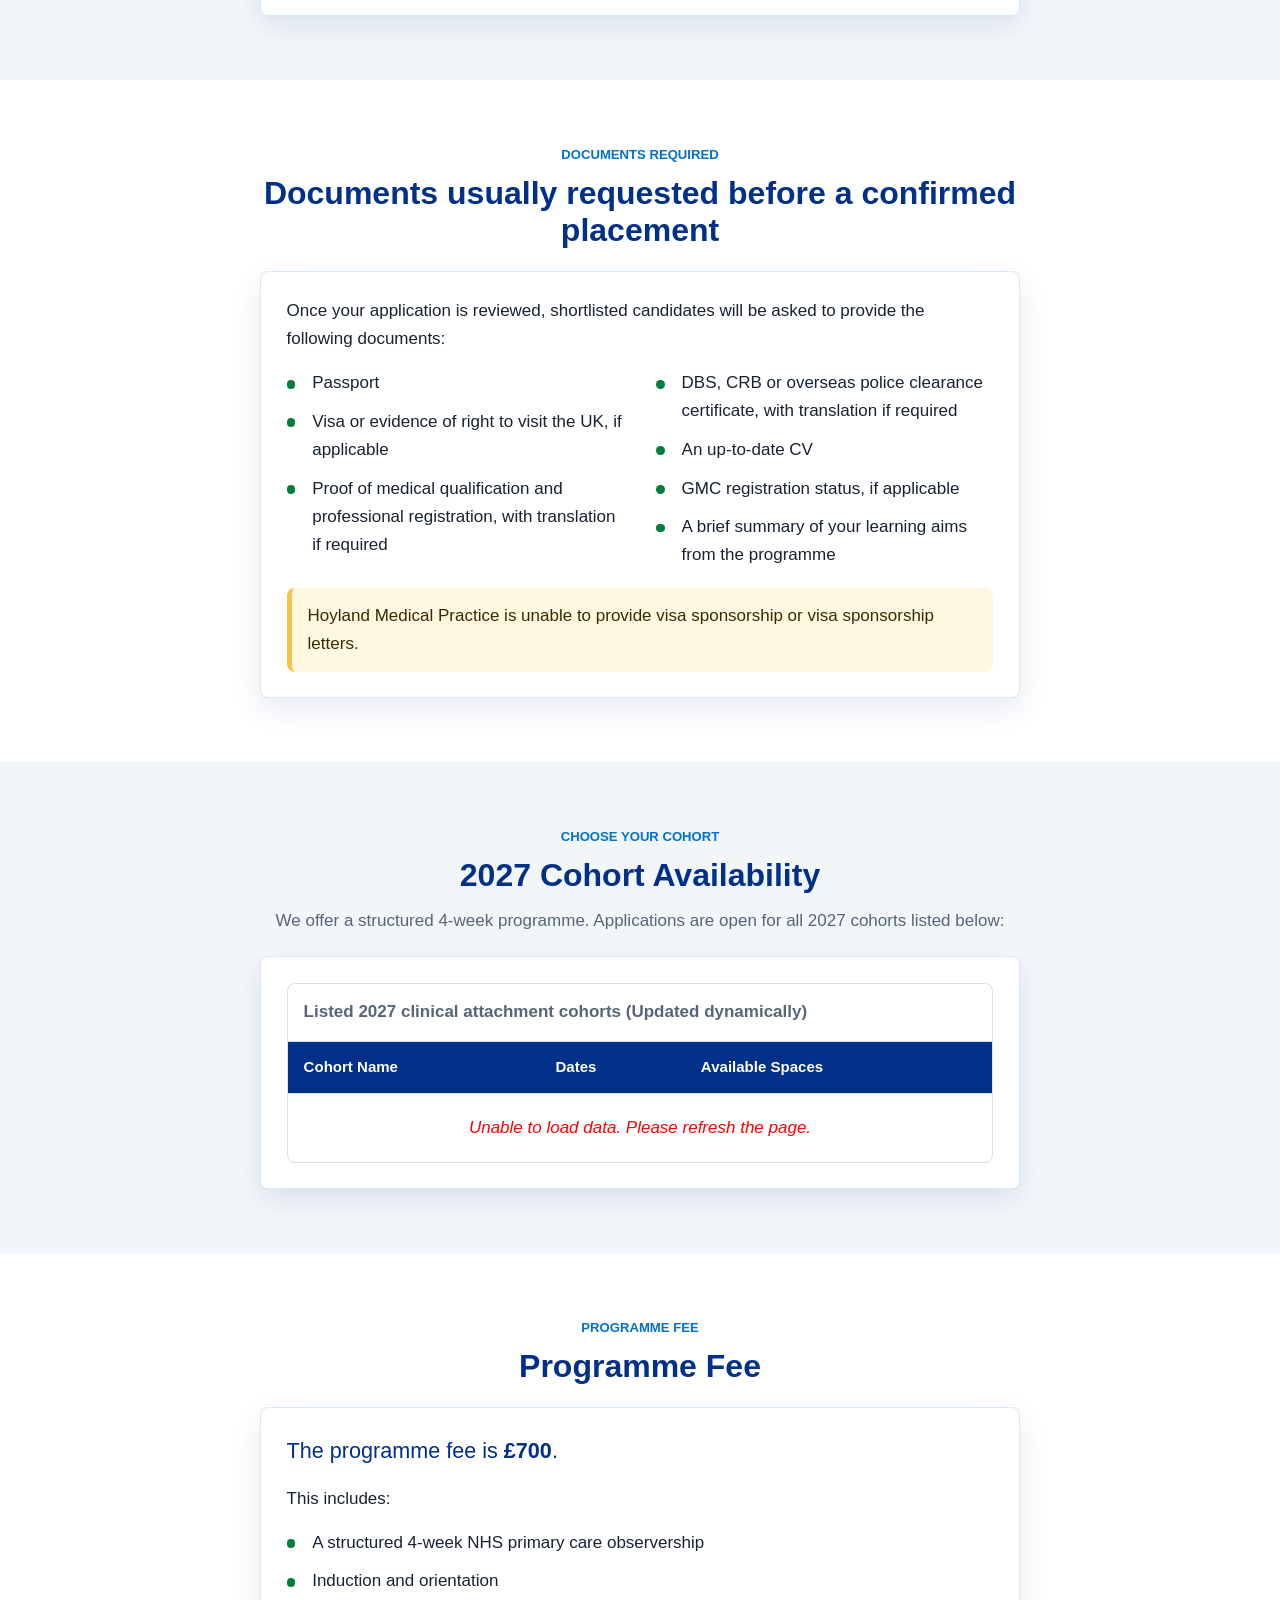
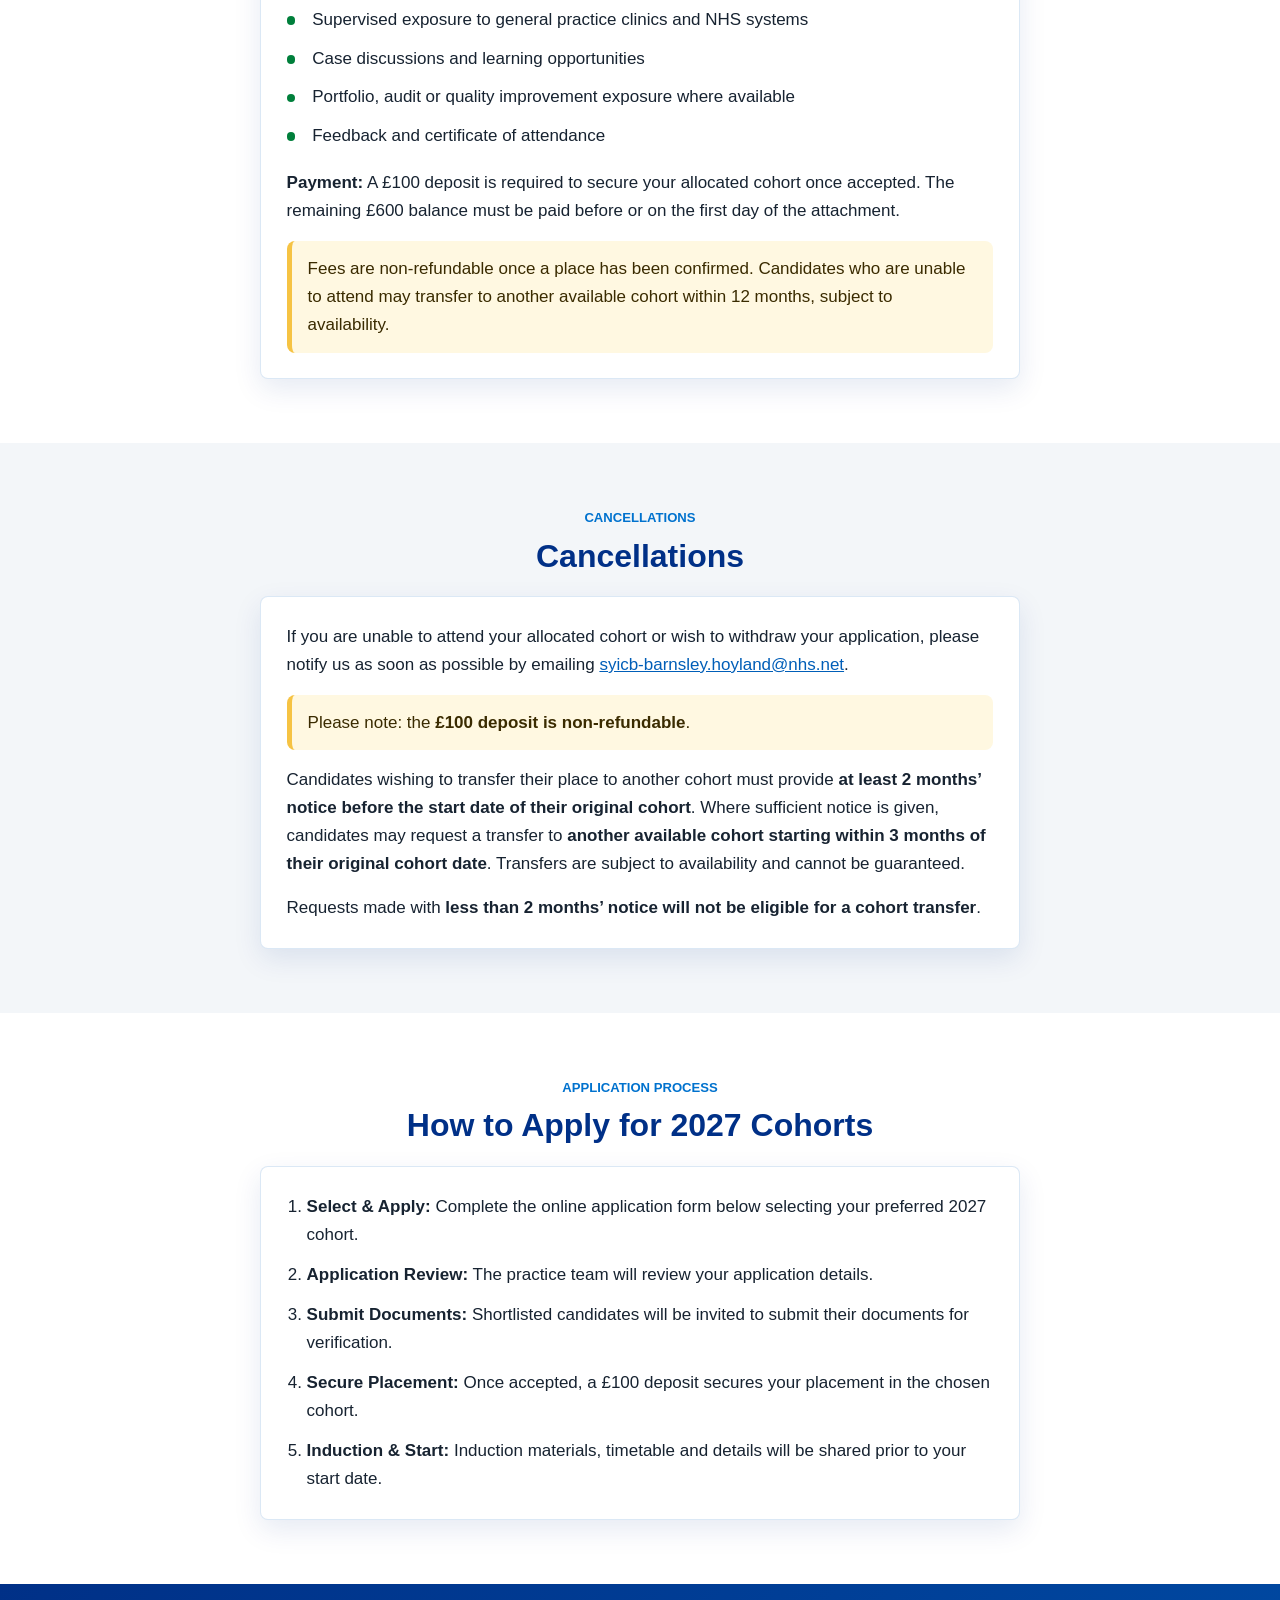
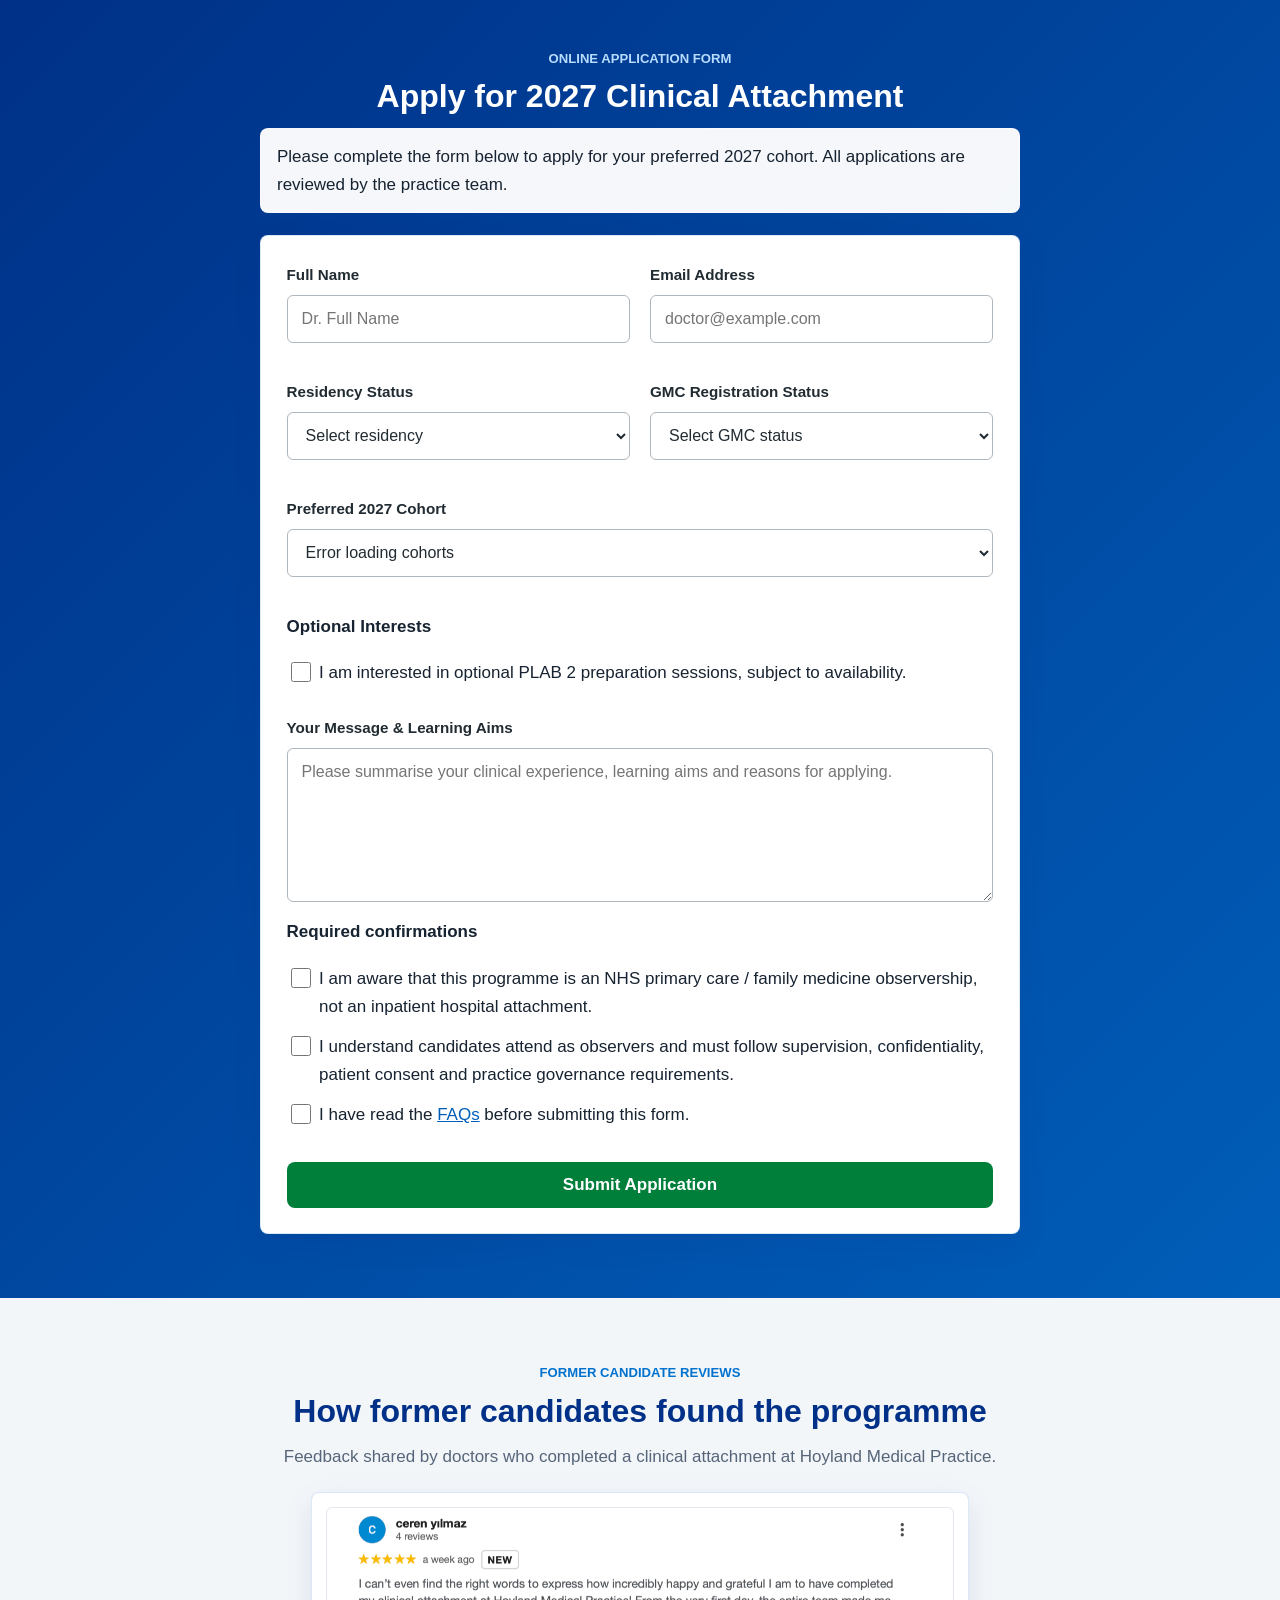
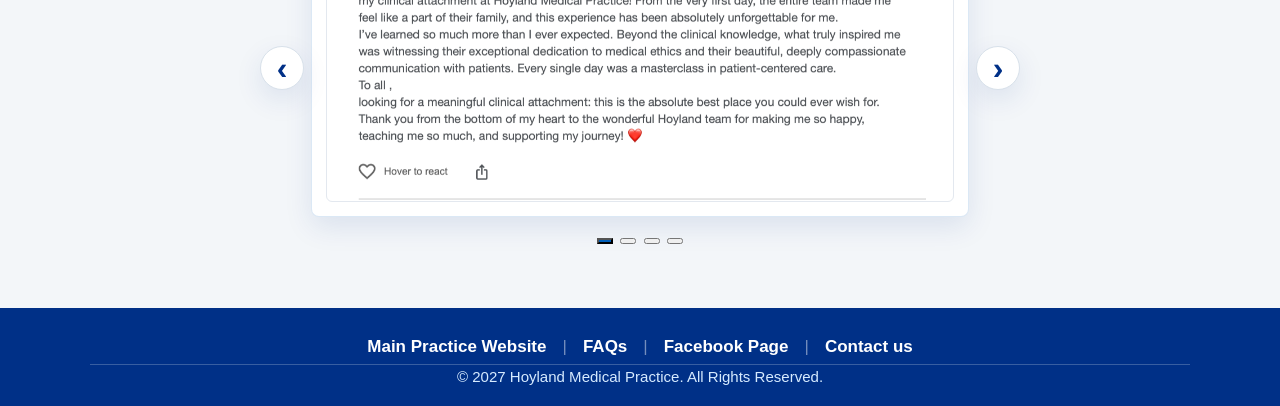
==== commit dee56a45: "Revise cancellation and transfer notice requirements Updated cancellation and transfer policy detail" ====
--- a/index.html
+++ b/index.html
@@ -488,11 +488,19 @@
   </p>
 
   <p class="notice">
-    Cancellations must be made <strong>at least 2 months before the start date of your allocated cohort</strong>. Cancellations made with less than 2 months’ notice will <strong>not be eligible for a refund</strong>.
+    Please note: the <strong>£100 deposit is non-refundable</strong>.
   </p>
 
   <p>
-    Alternatively, candidates may request to transfer their place to <strong>another available cohort starting within 3 months of their original cohort date</strong>. Transfers are subject to availability and cannot be guaranteed.
+    Candidates wishing to transfer their place to another cohort must provide
+    <strong>at least 2 months’ notice before the start date of their original cohort</strong>.
+    Where sufficient notice is given, candidates may request a transfer to
+    <strong>another available cohort starting within 3 months of their original cohort date</strong>.
+    Transfers are subject to availability and cannot be guaranteed.
+  </p>
+
+  <p>
+    Requests made with <strong>less than 2 months’ notice will not be eligible for a cohort transfer</strong>.
   </p>
 </div>
     </section>
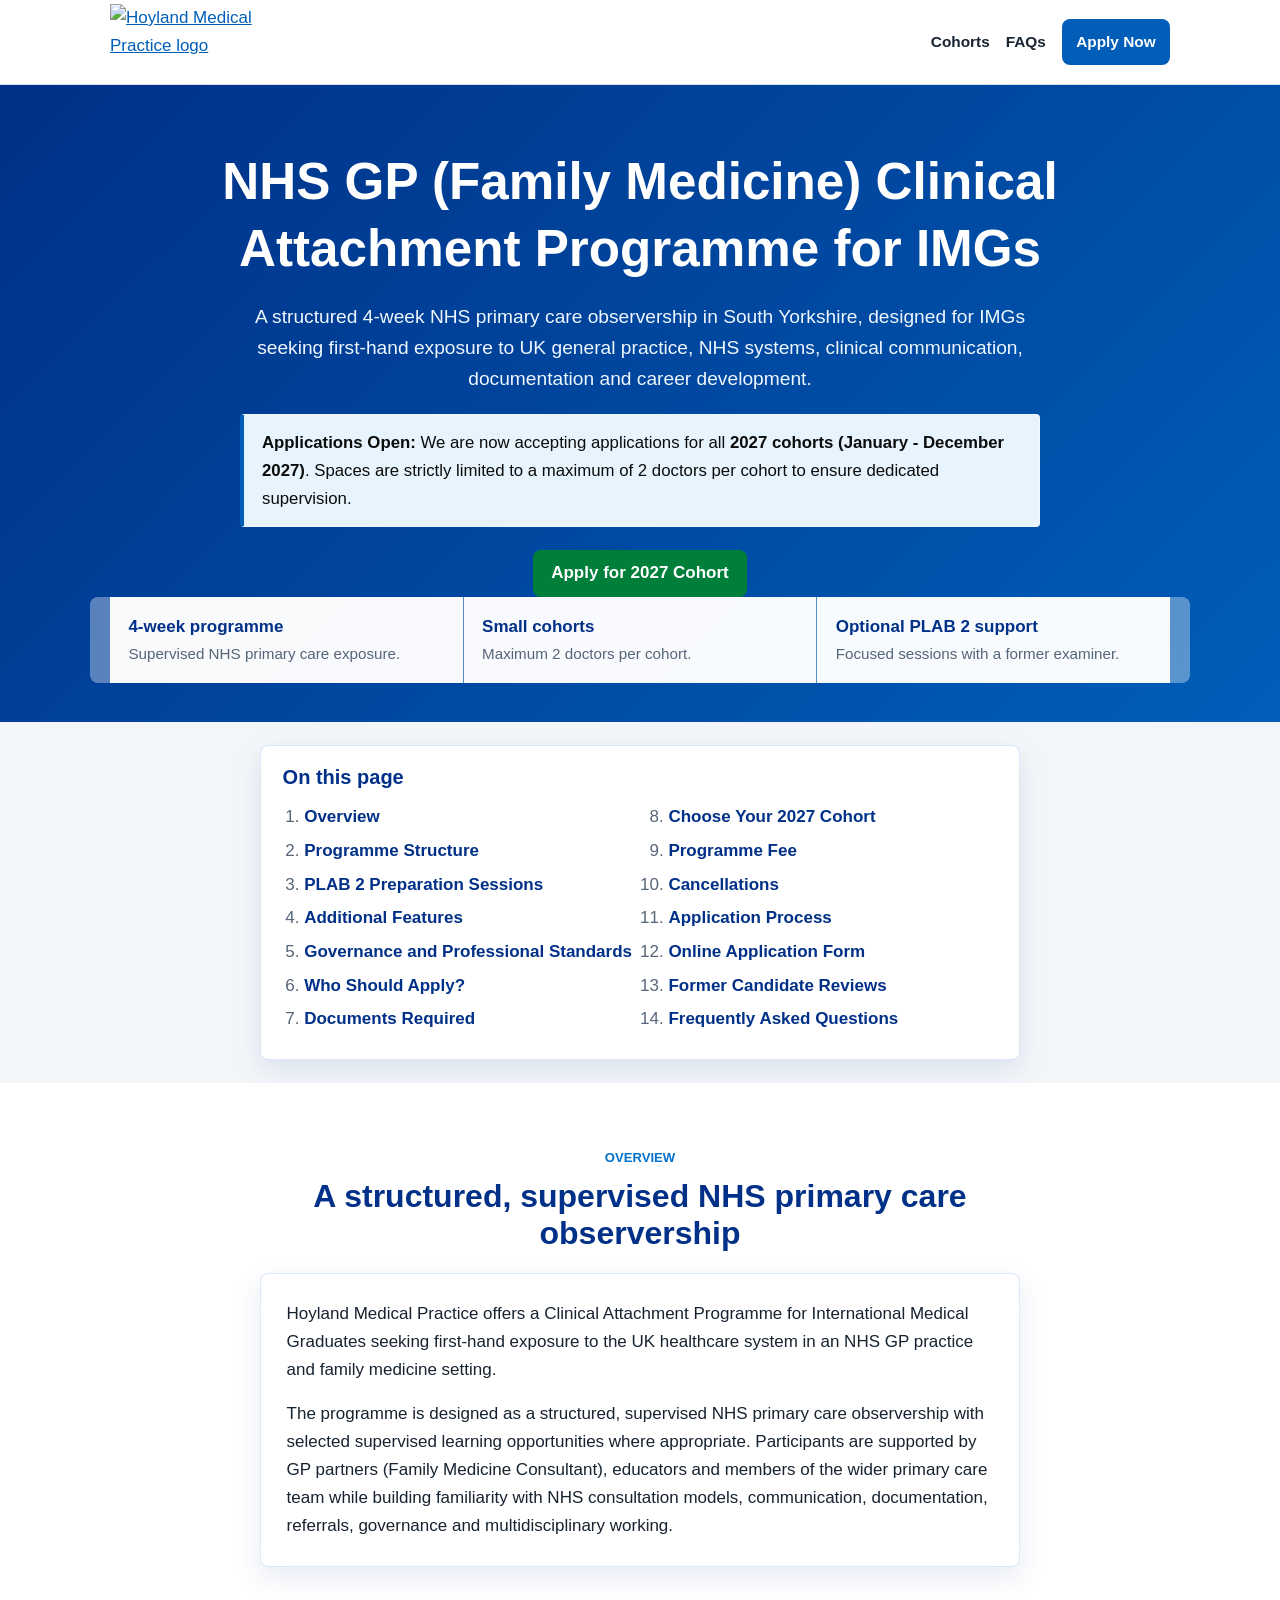
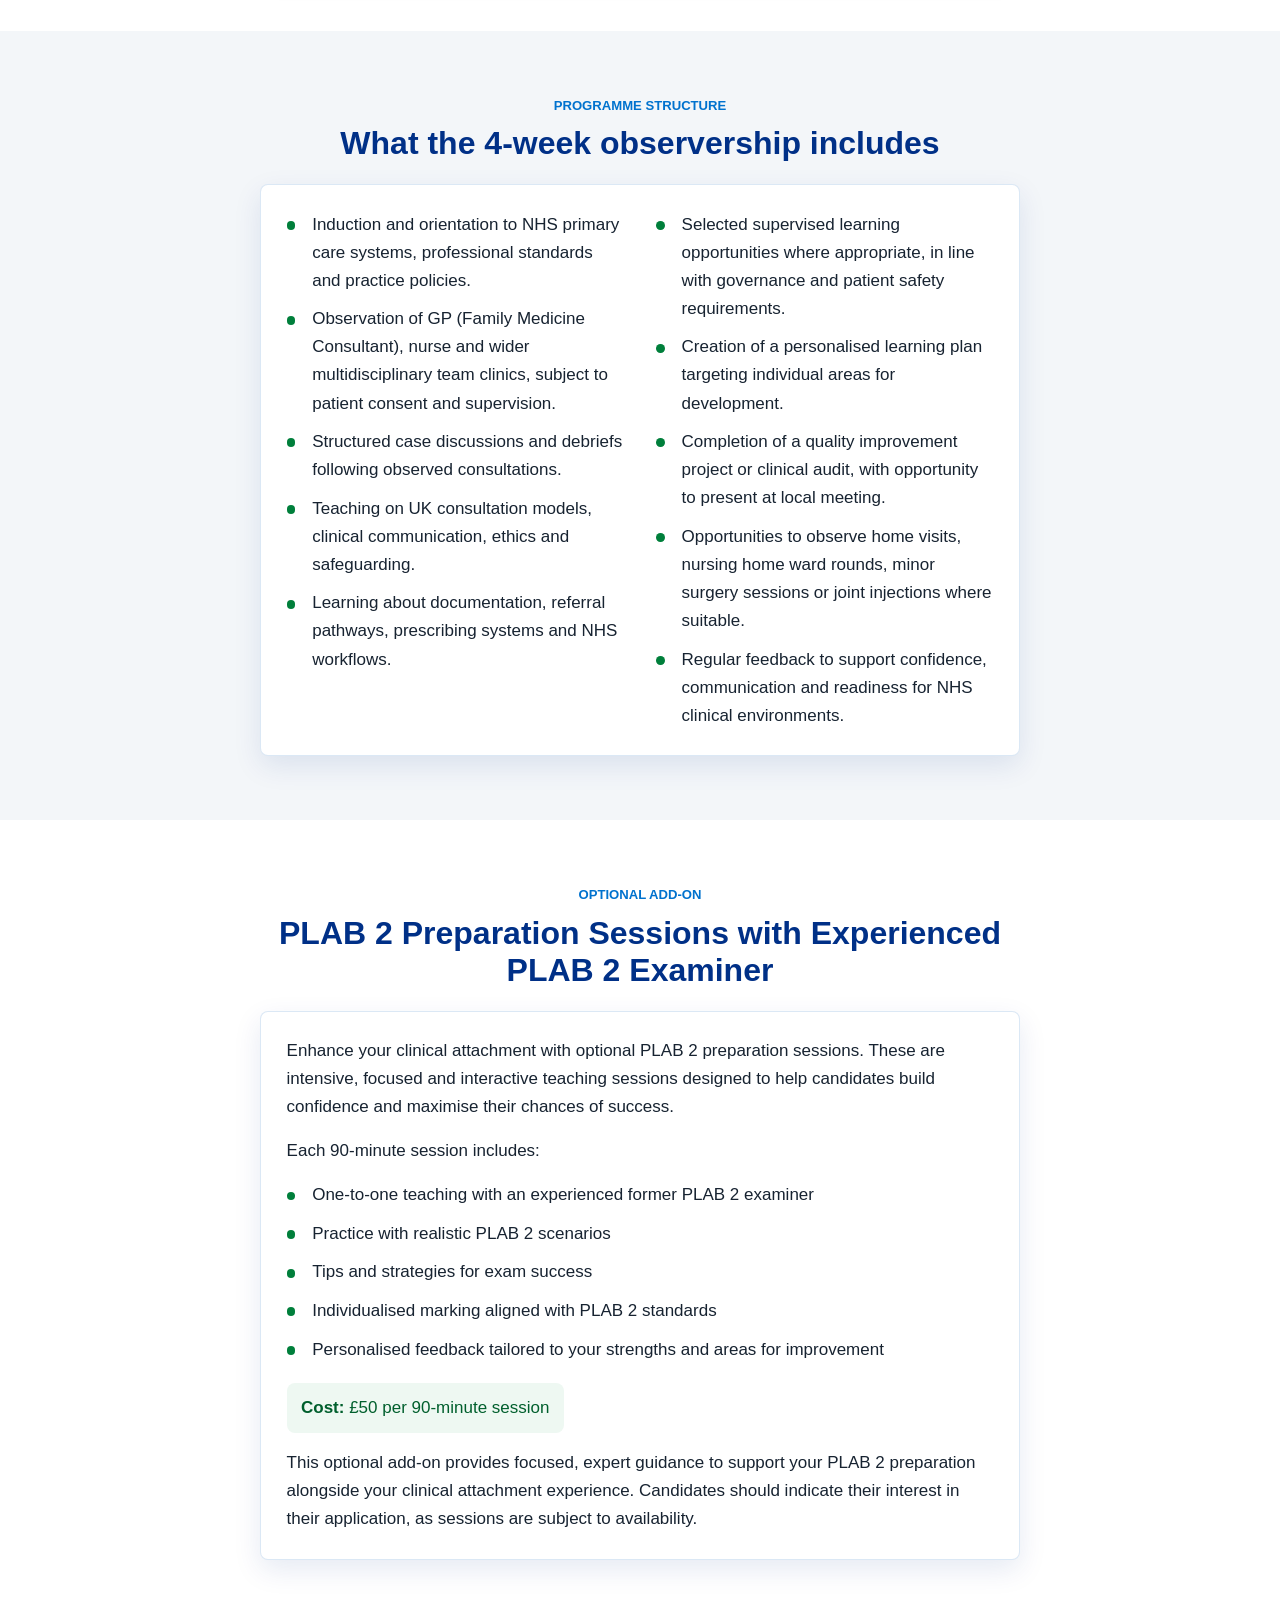
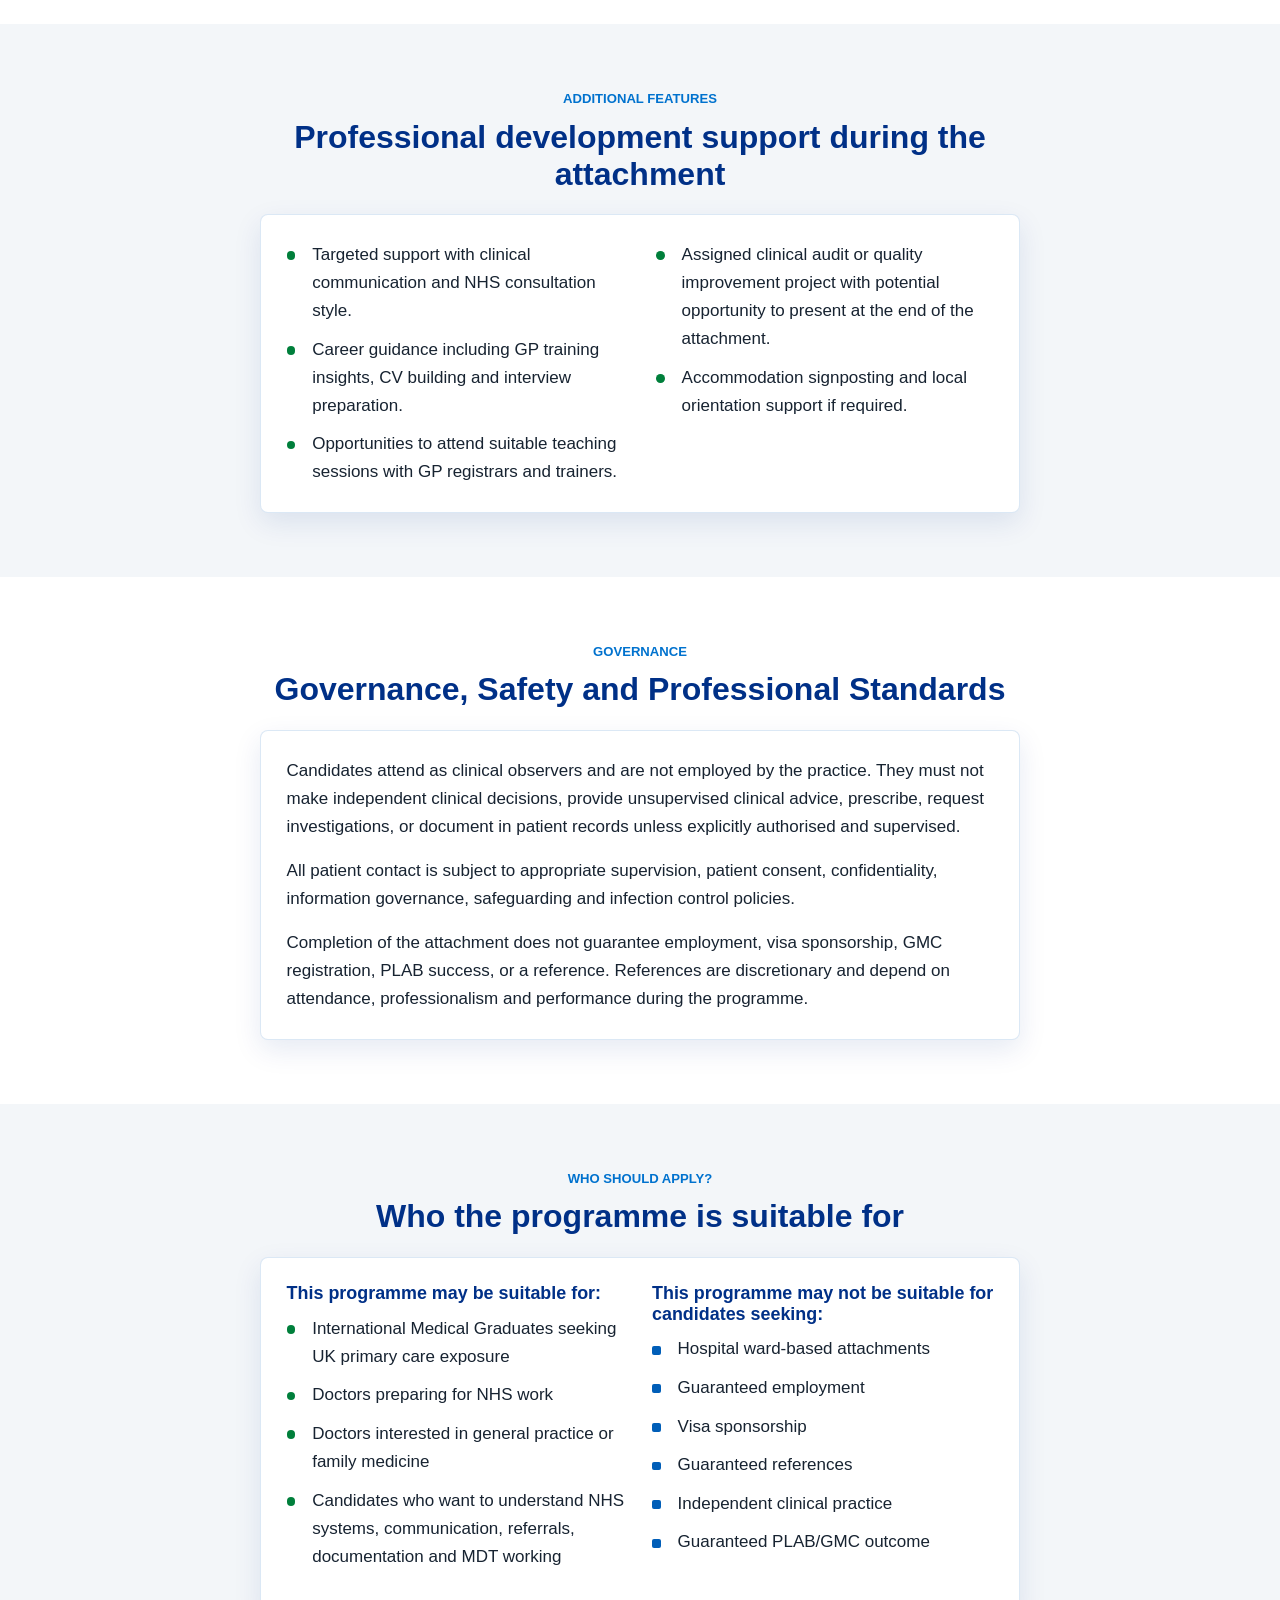
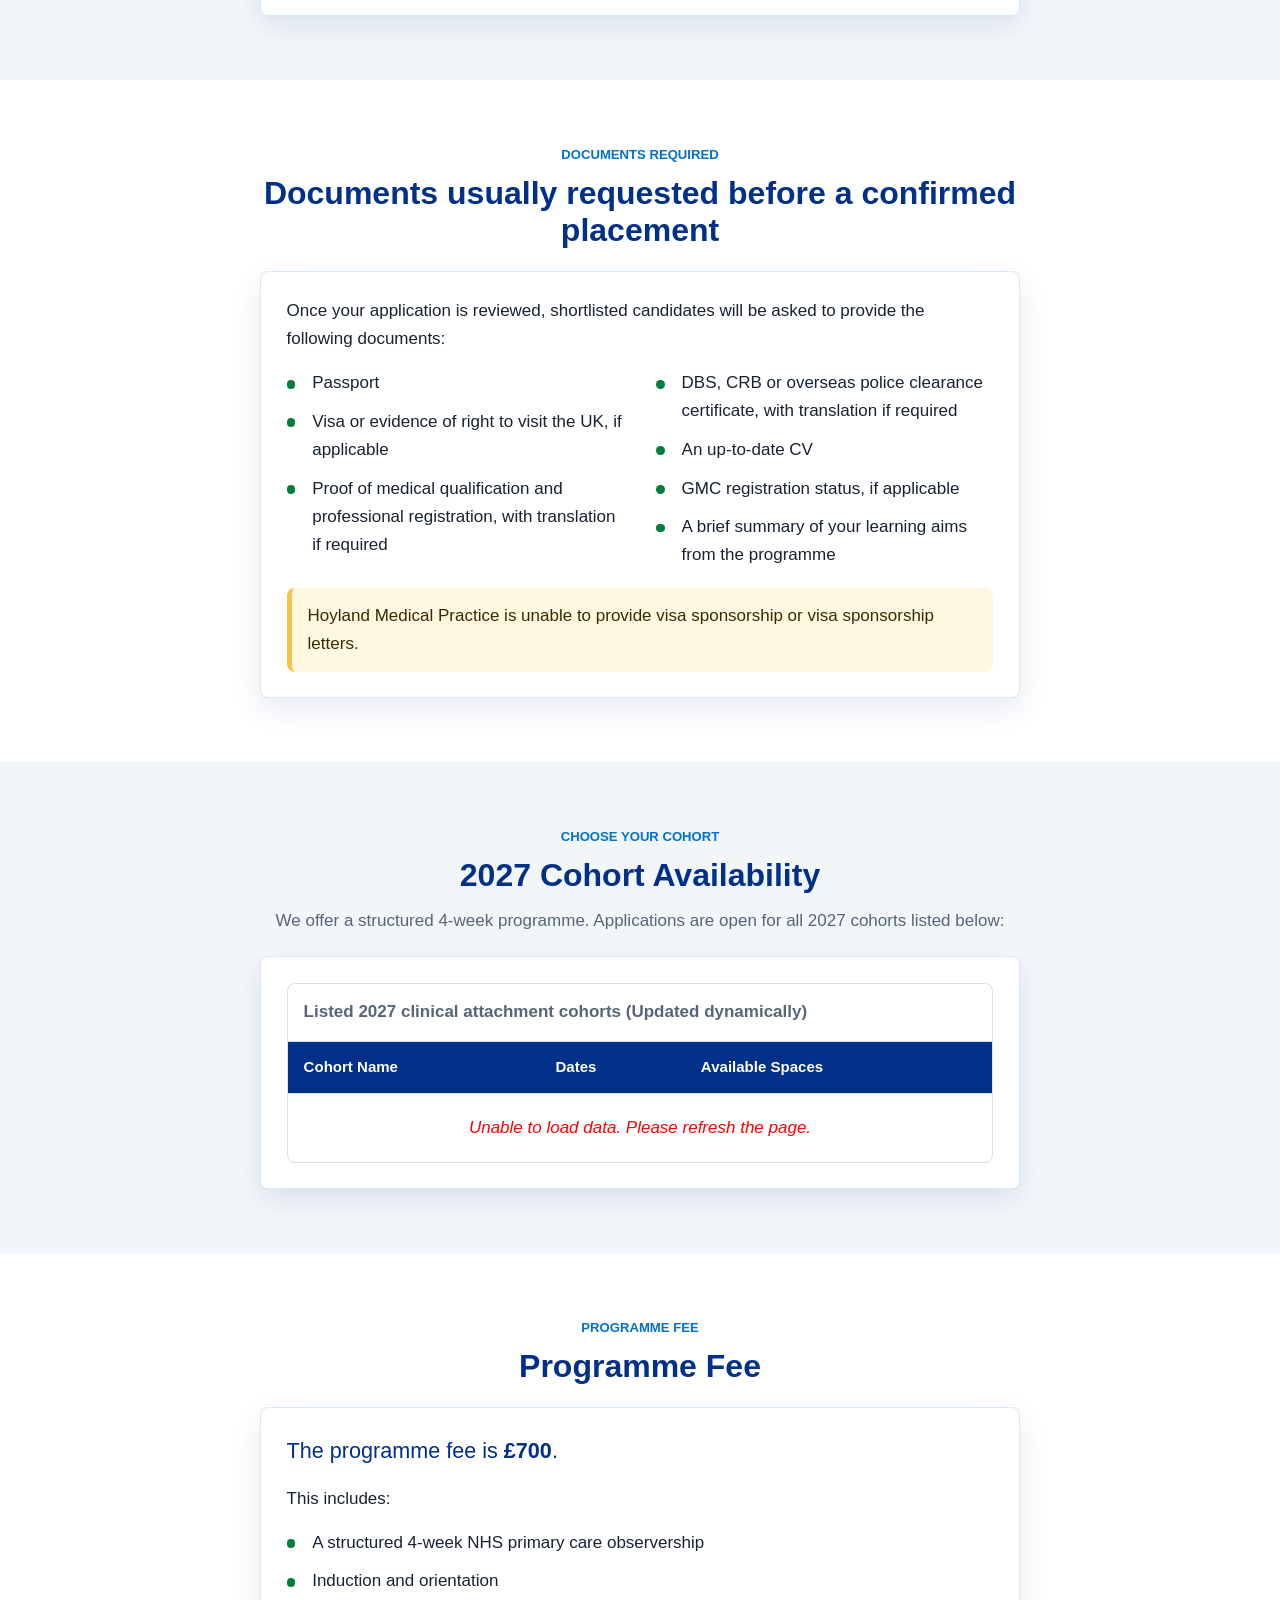
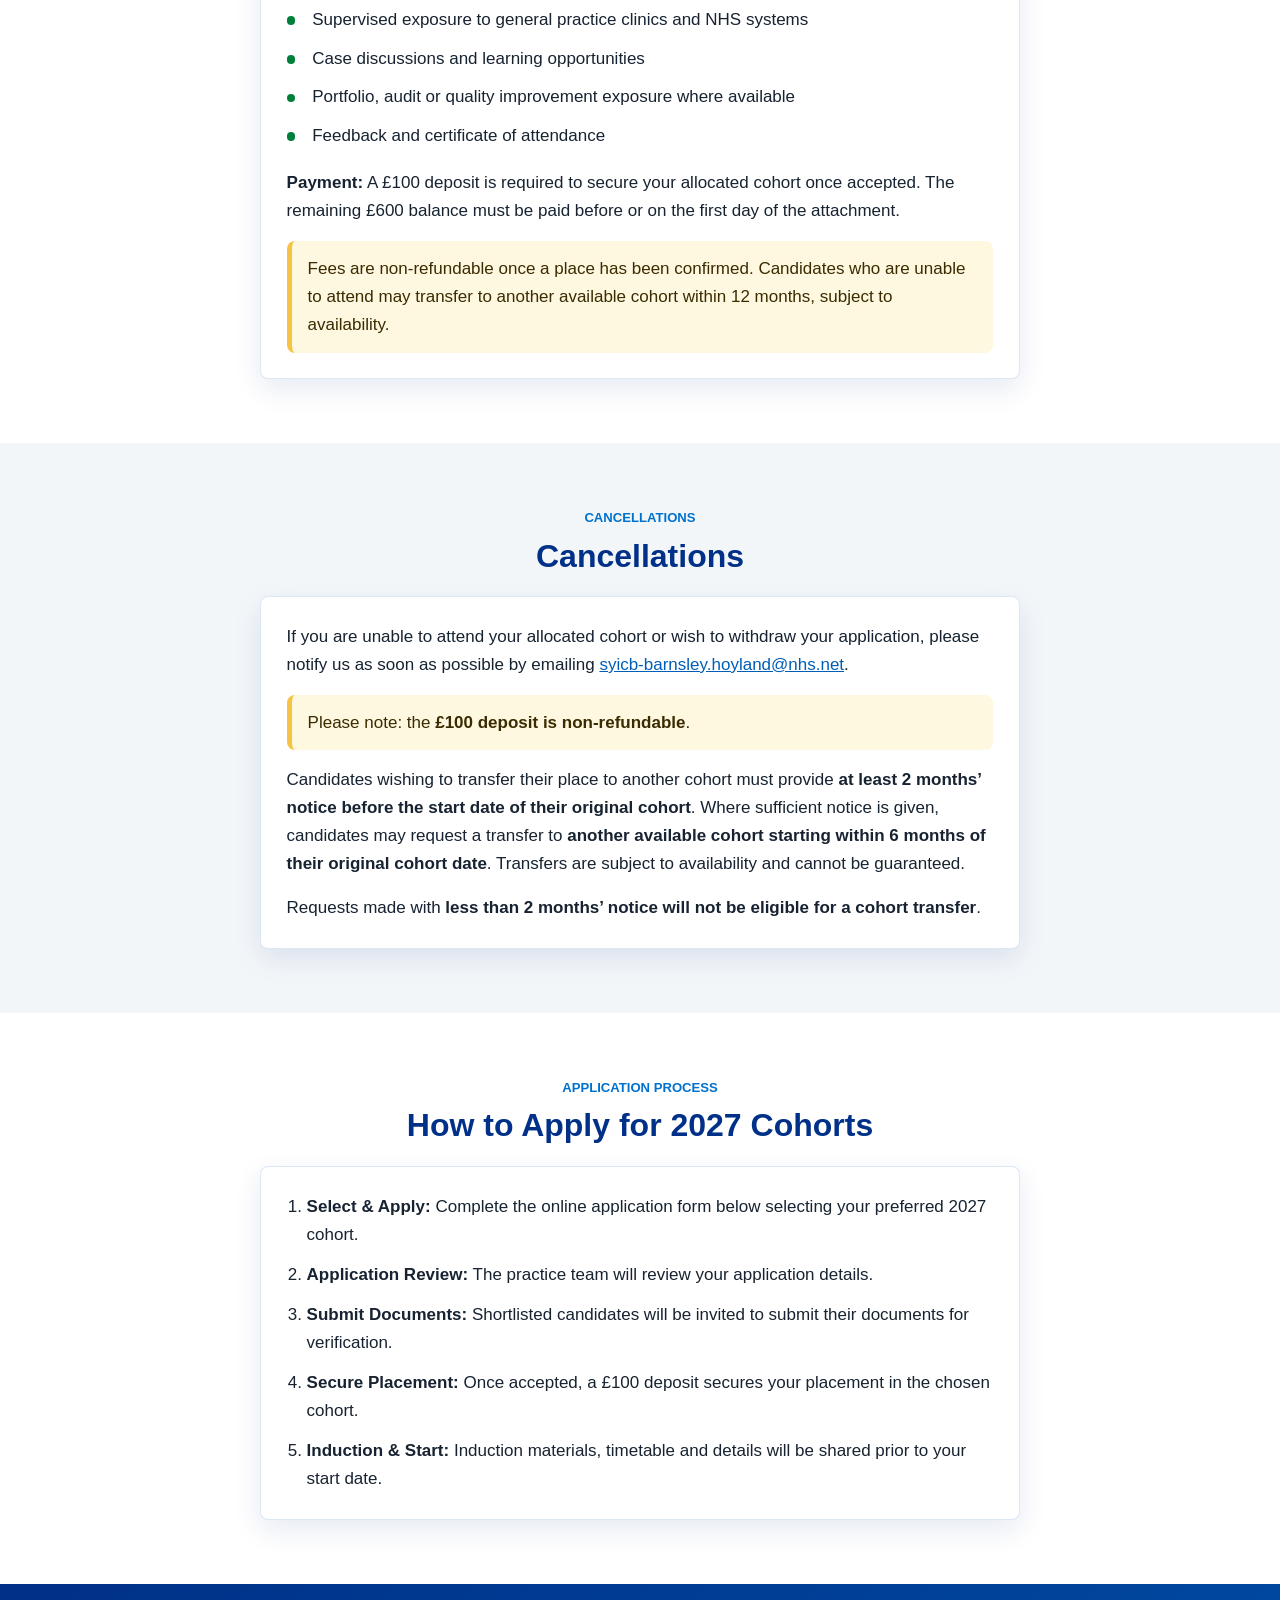
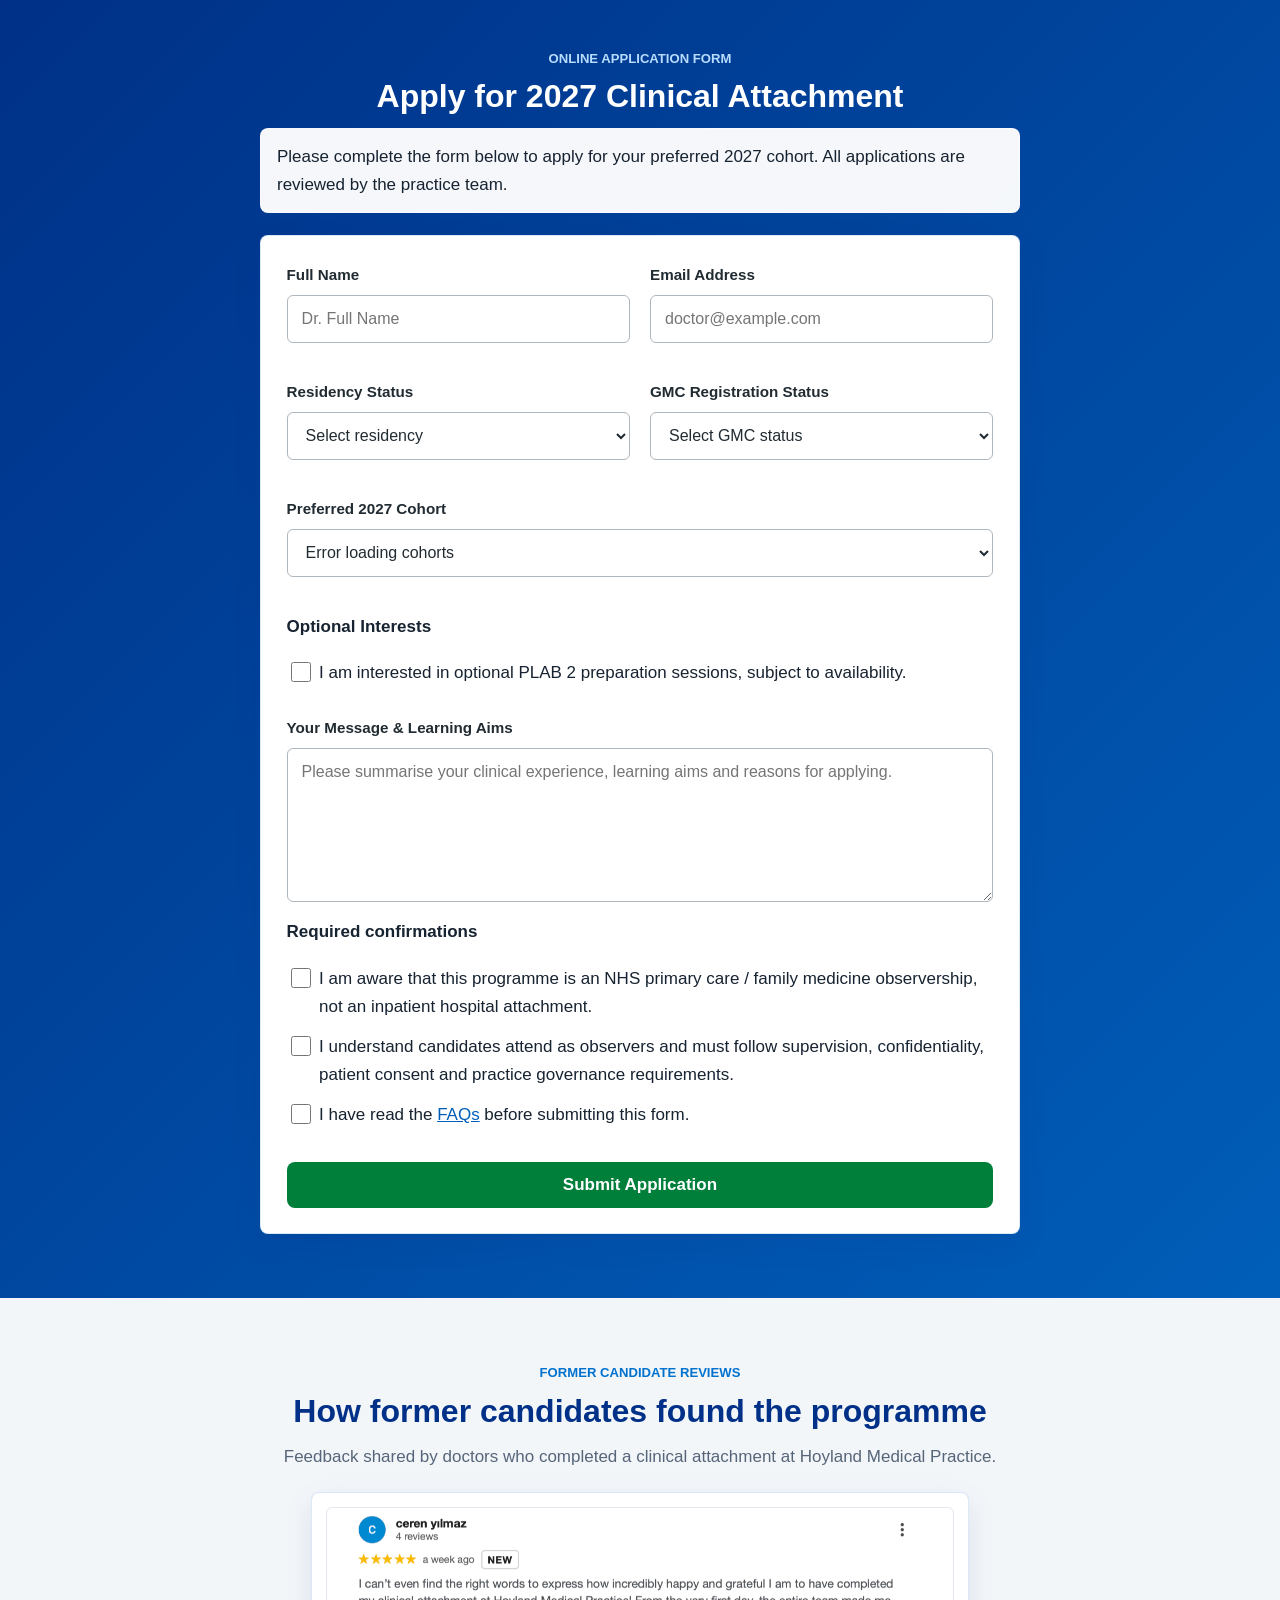
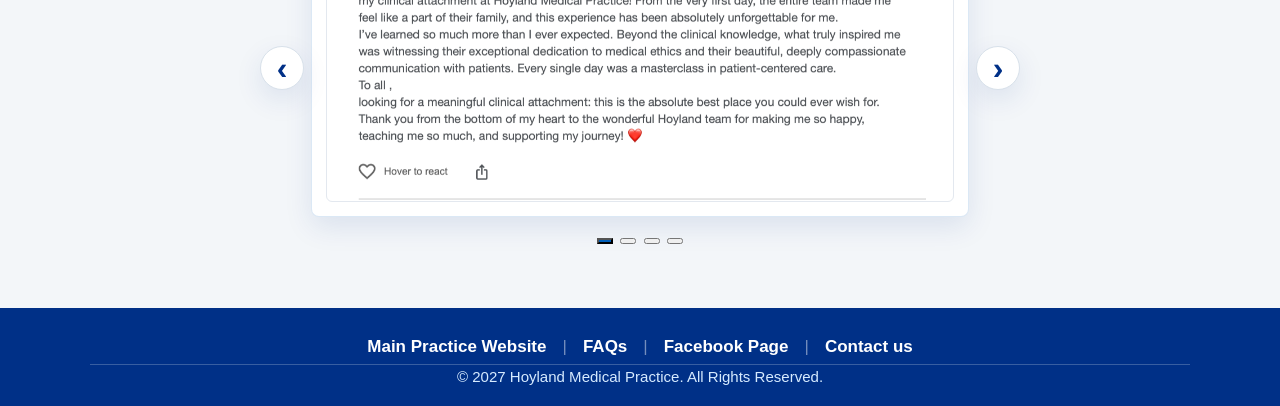
==== commit 76f62f4d: "Update transfer notice period to 6 months" ====
--- a/index.html
+++ b/index.html
@@ -495,7 +495,7 @@
     Candidates wishing to transfer their place to another cohort must provide
     <strong>at least 2 months’ notice before the start date of their original cohort</strong>.
     Where sufficient notice is given, candidates may request a transfer to
-    <strong>another available cohort starting within 3 months of their original cohort date</strong>.
+    <strong>another available cohort starting within 6 months of their original cohort date</strong>.
     Transfers are subject to availability and cannot be guaranteed.
   </p>
 
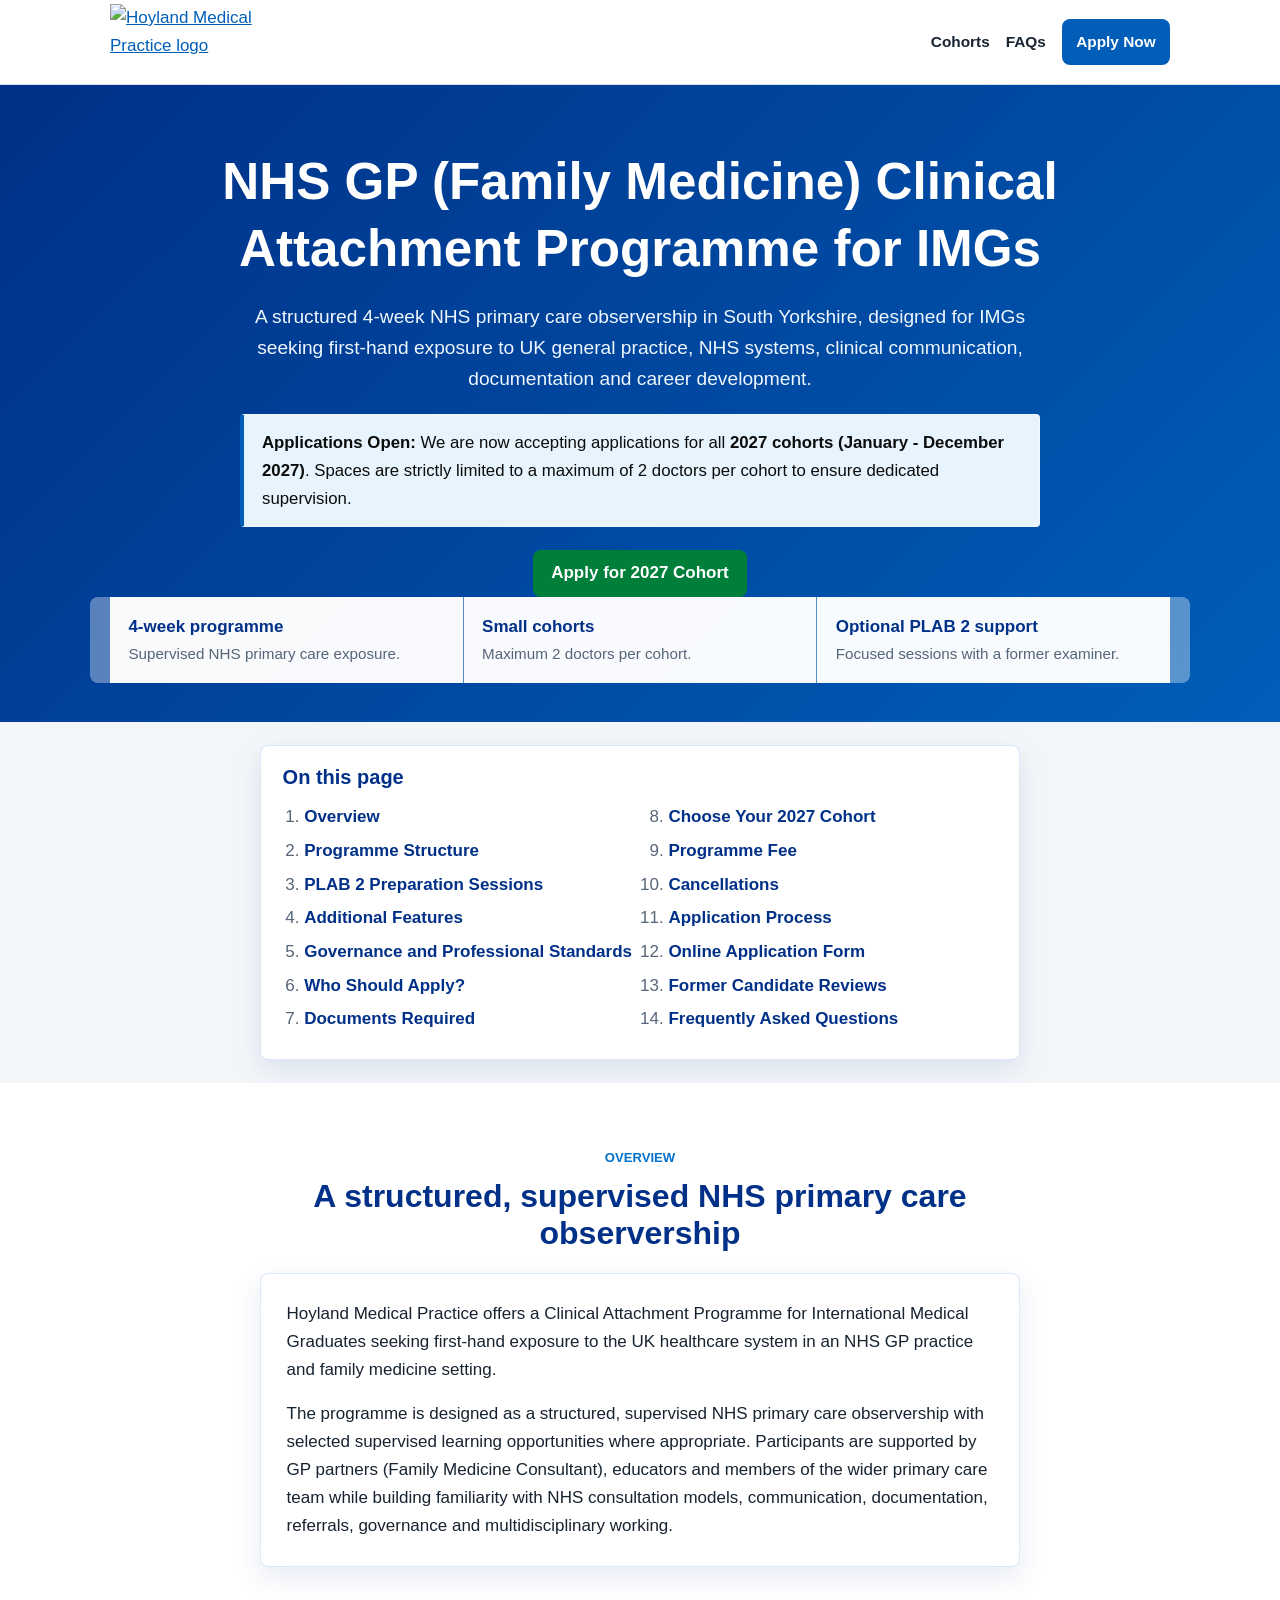
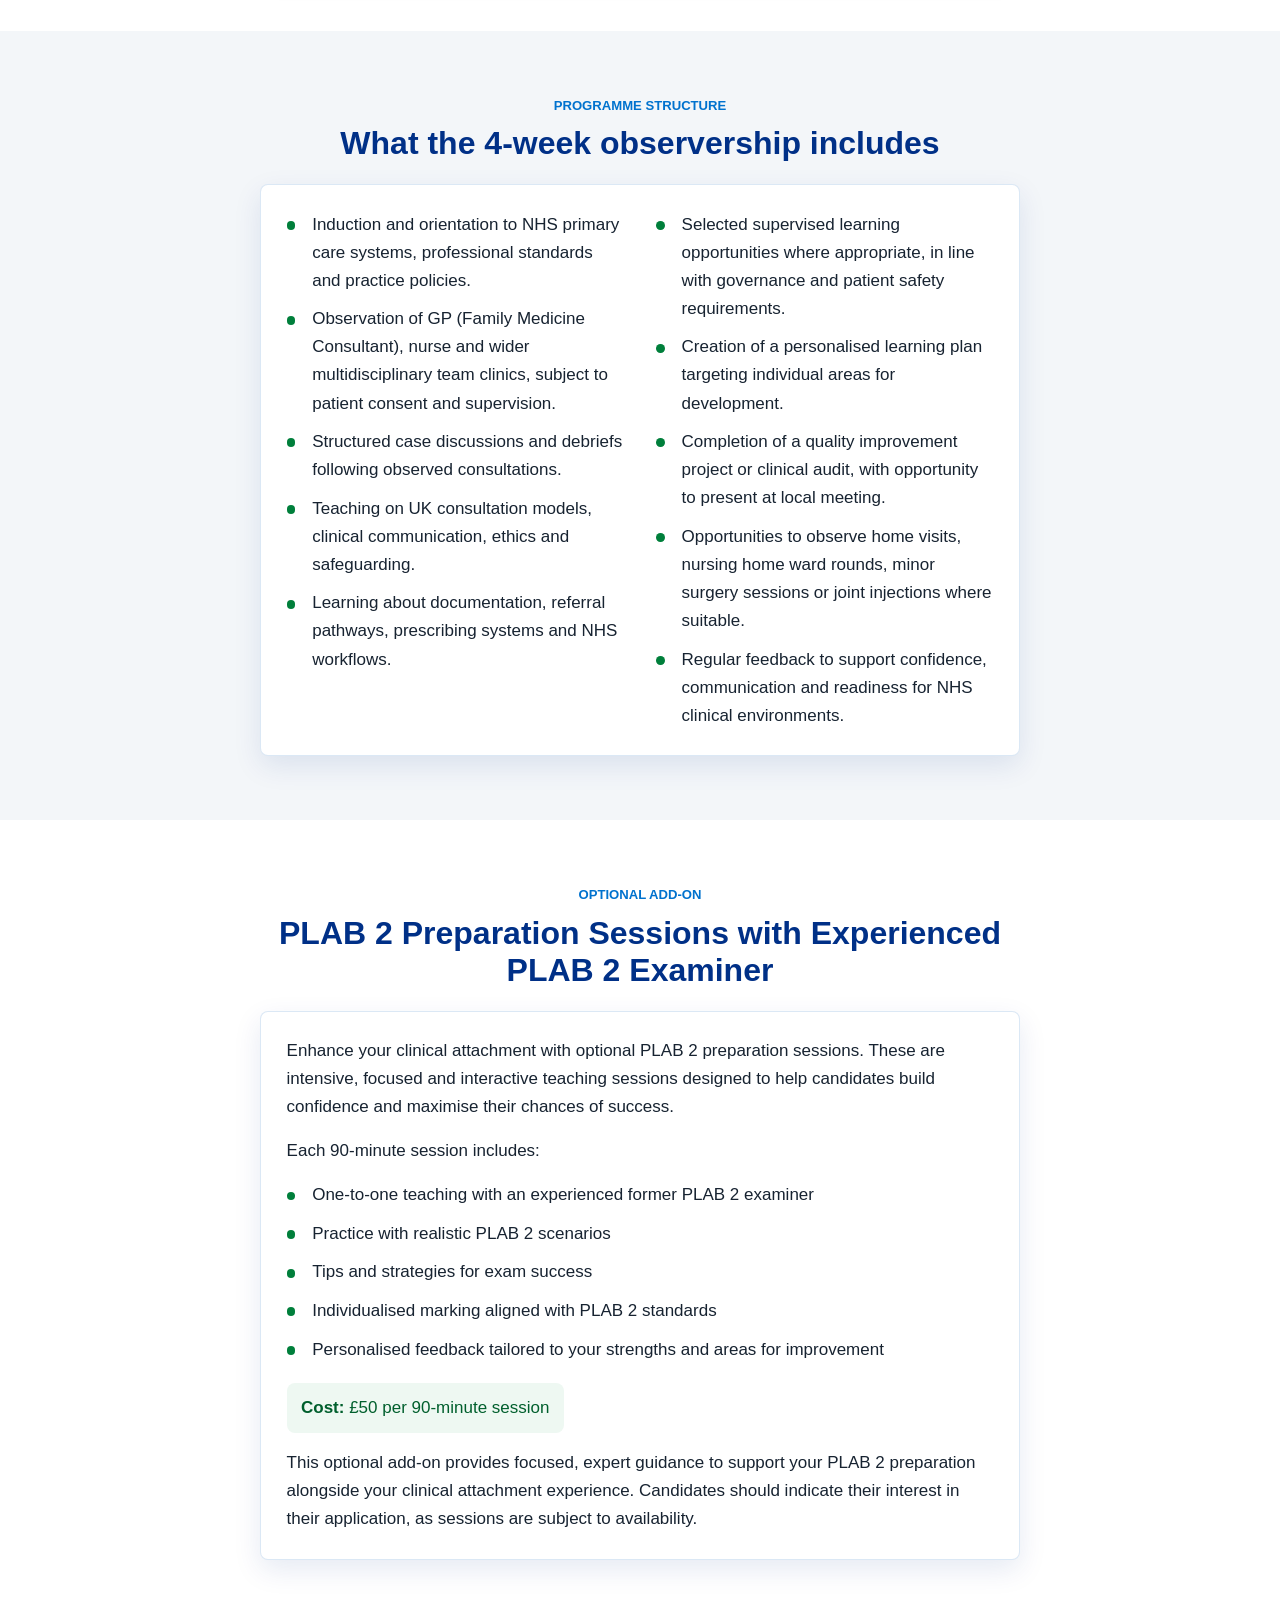
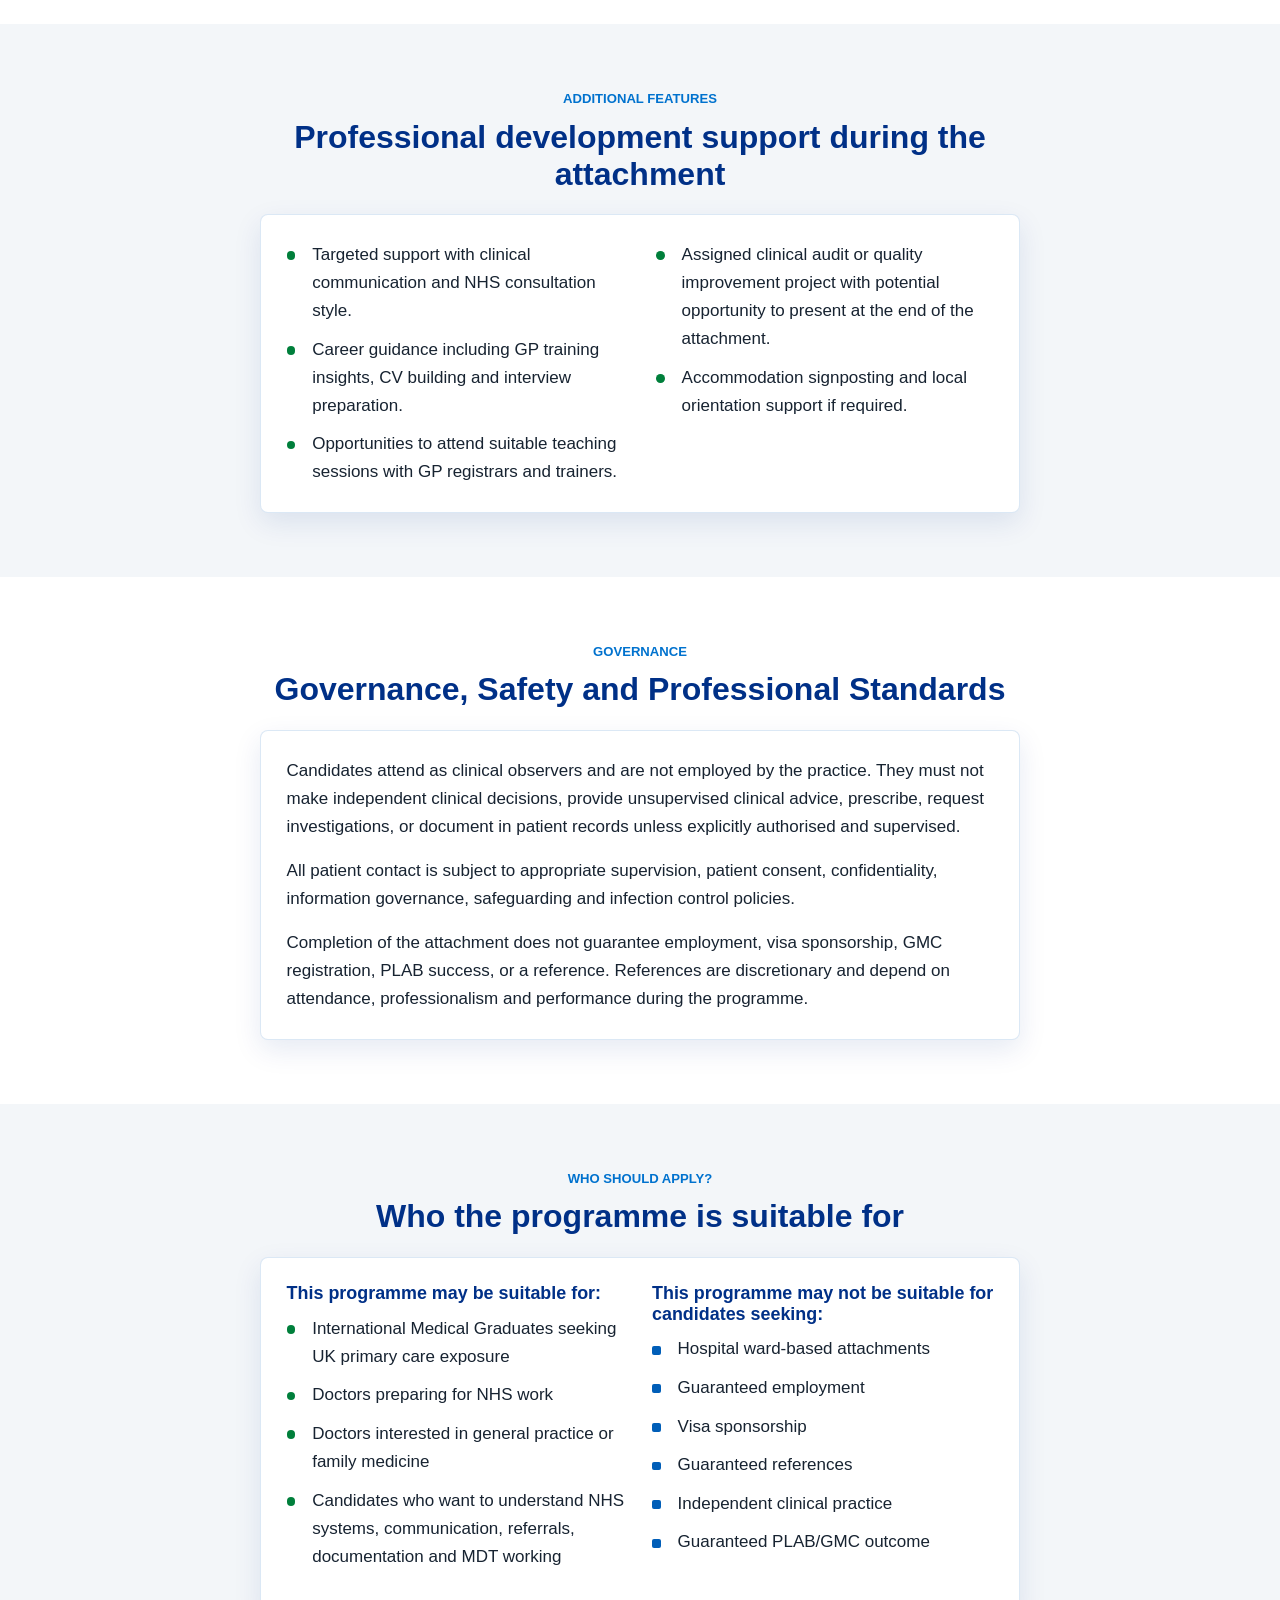
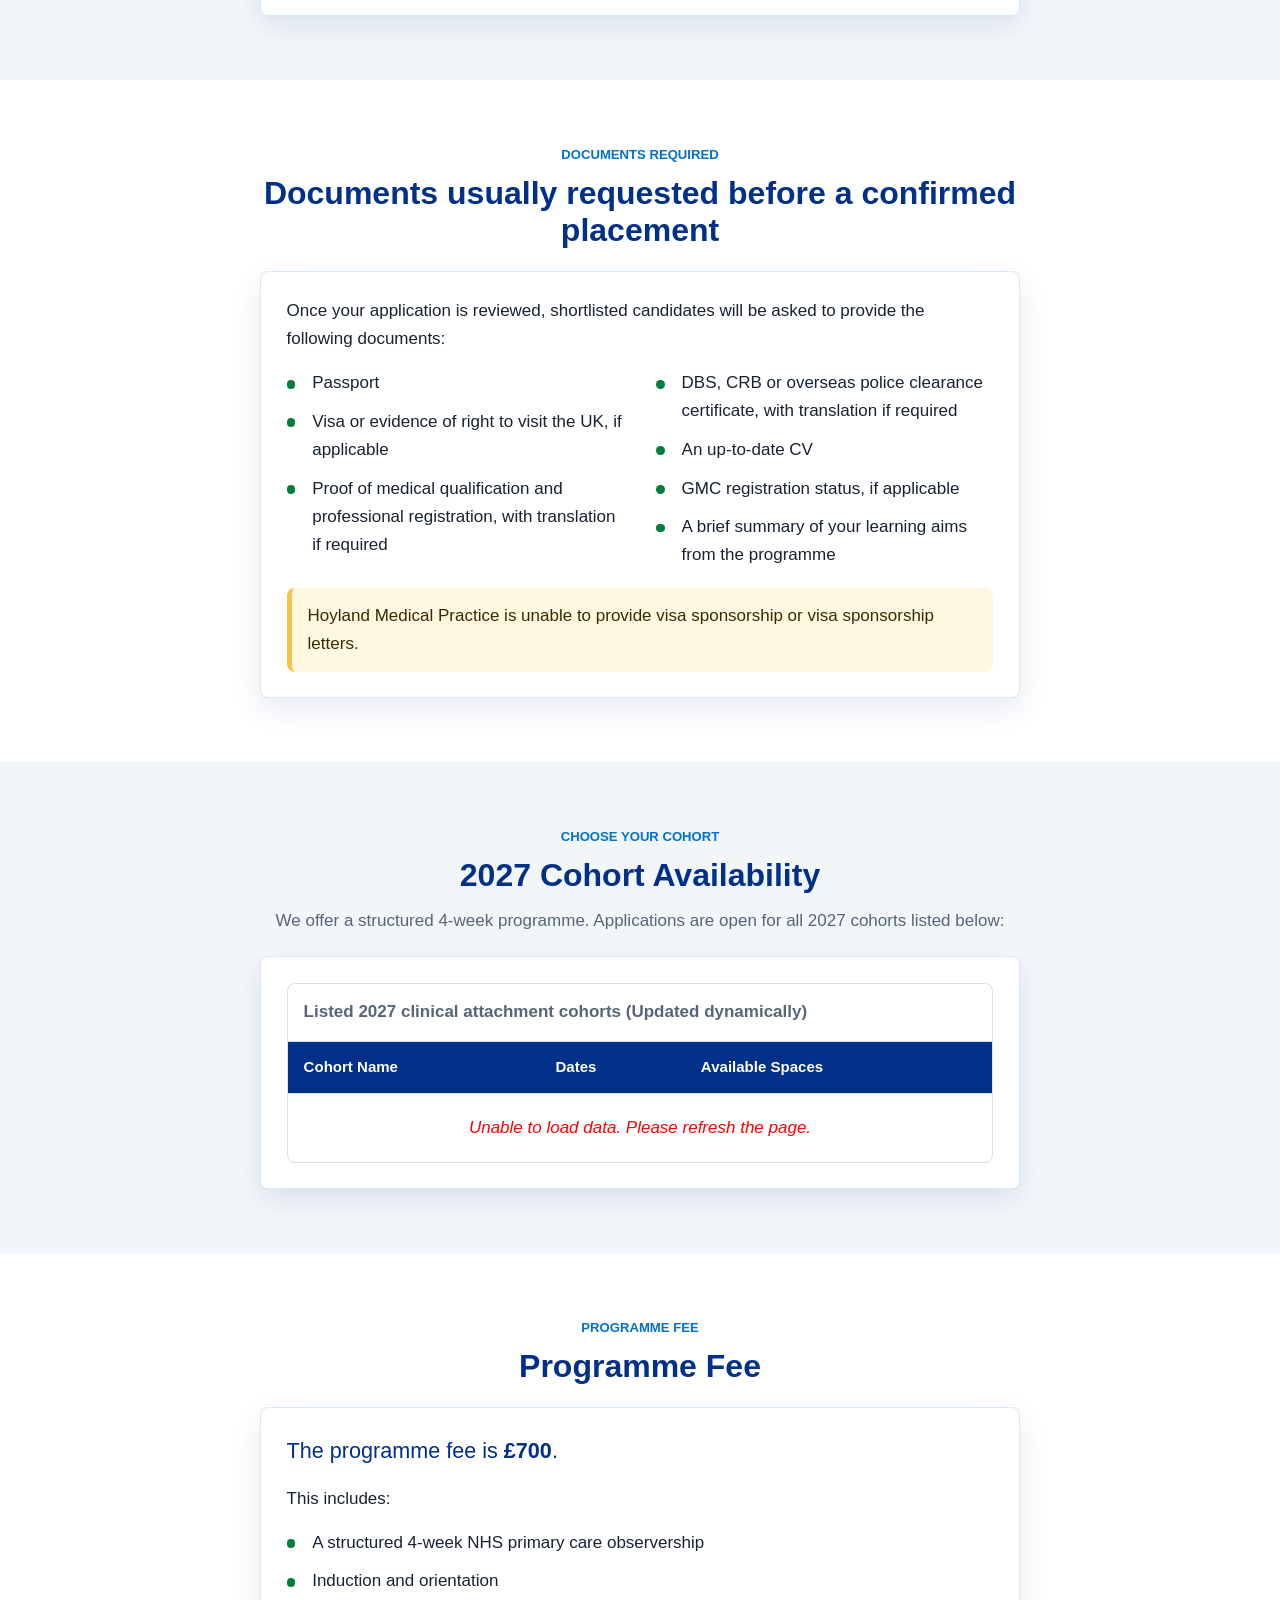
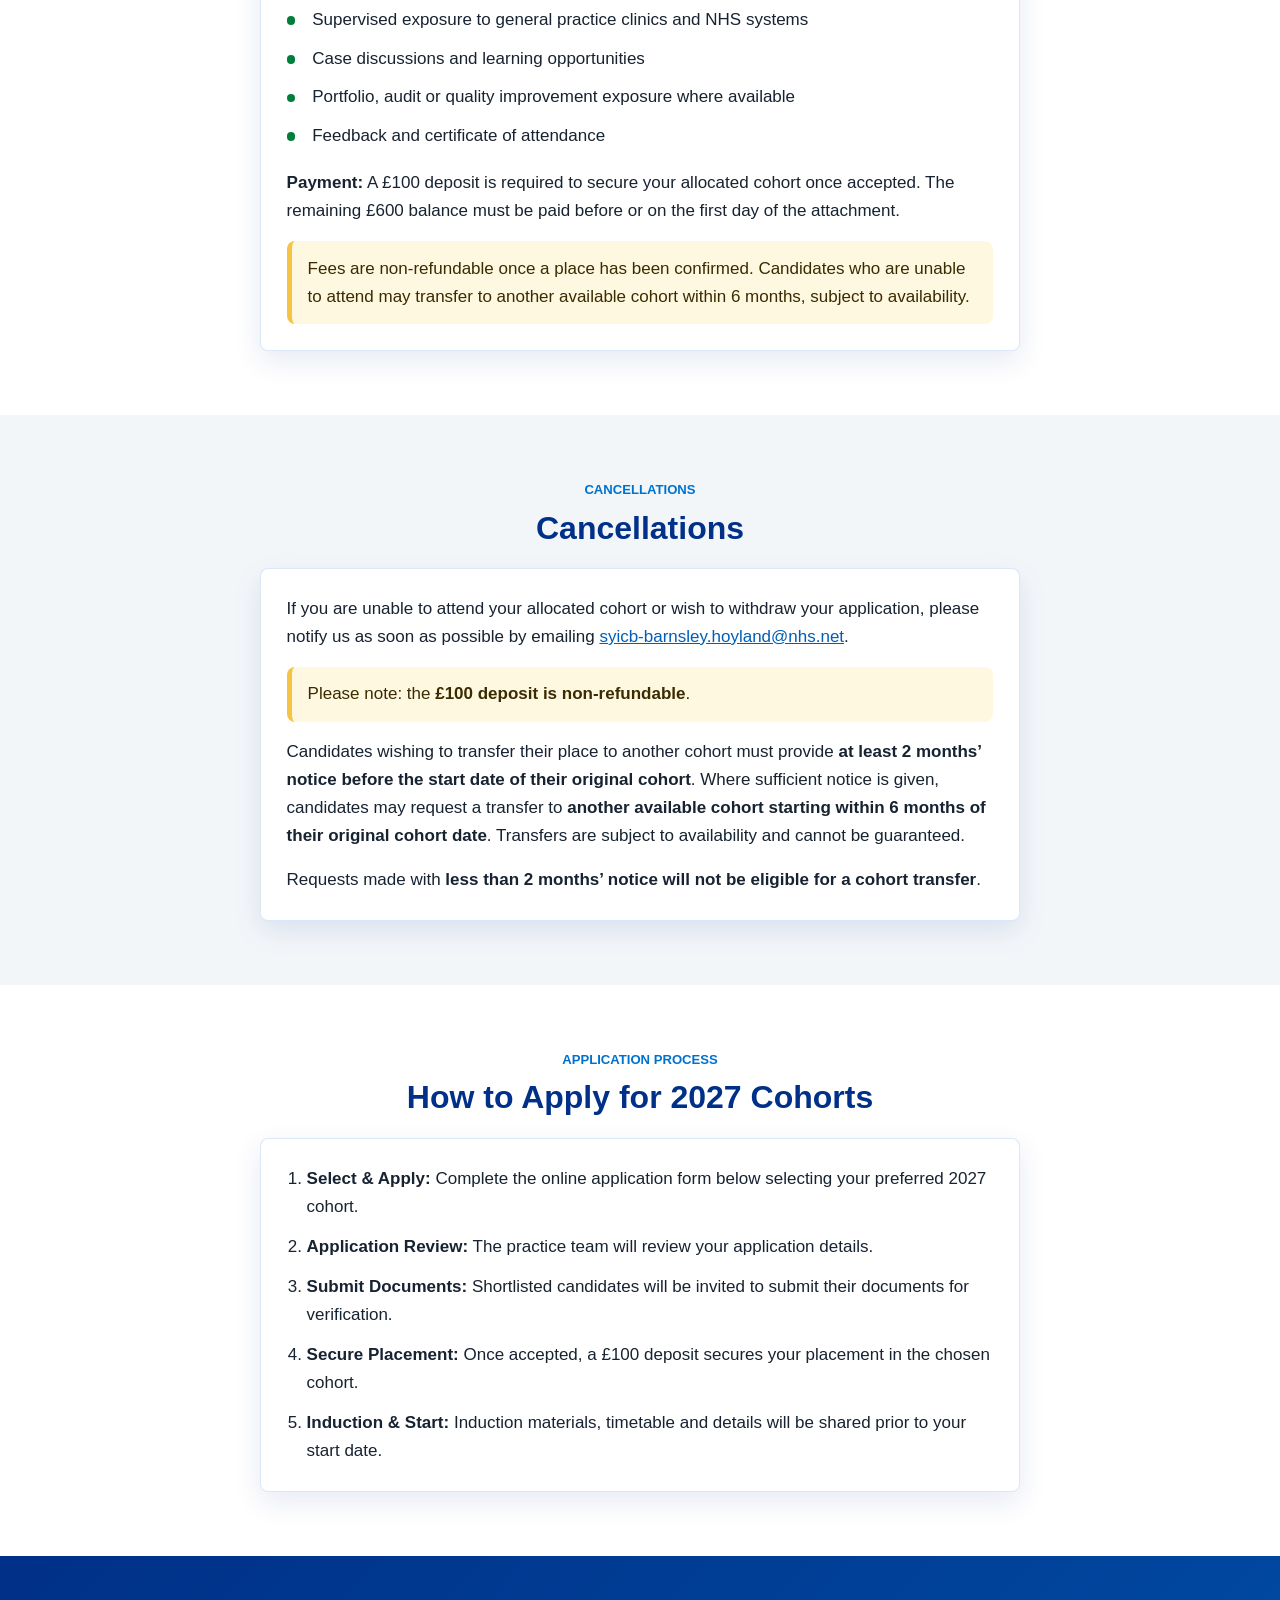
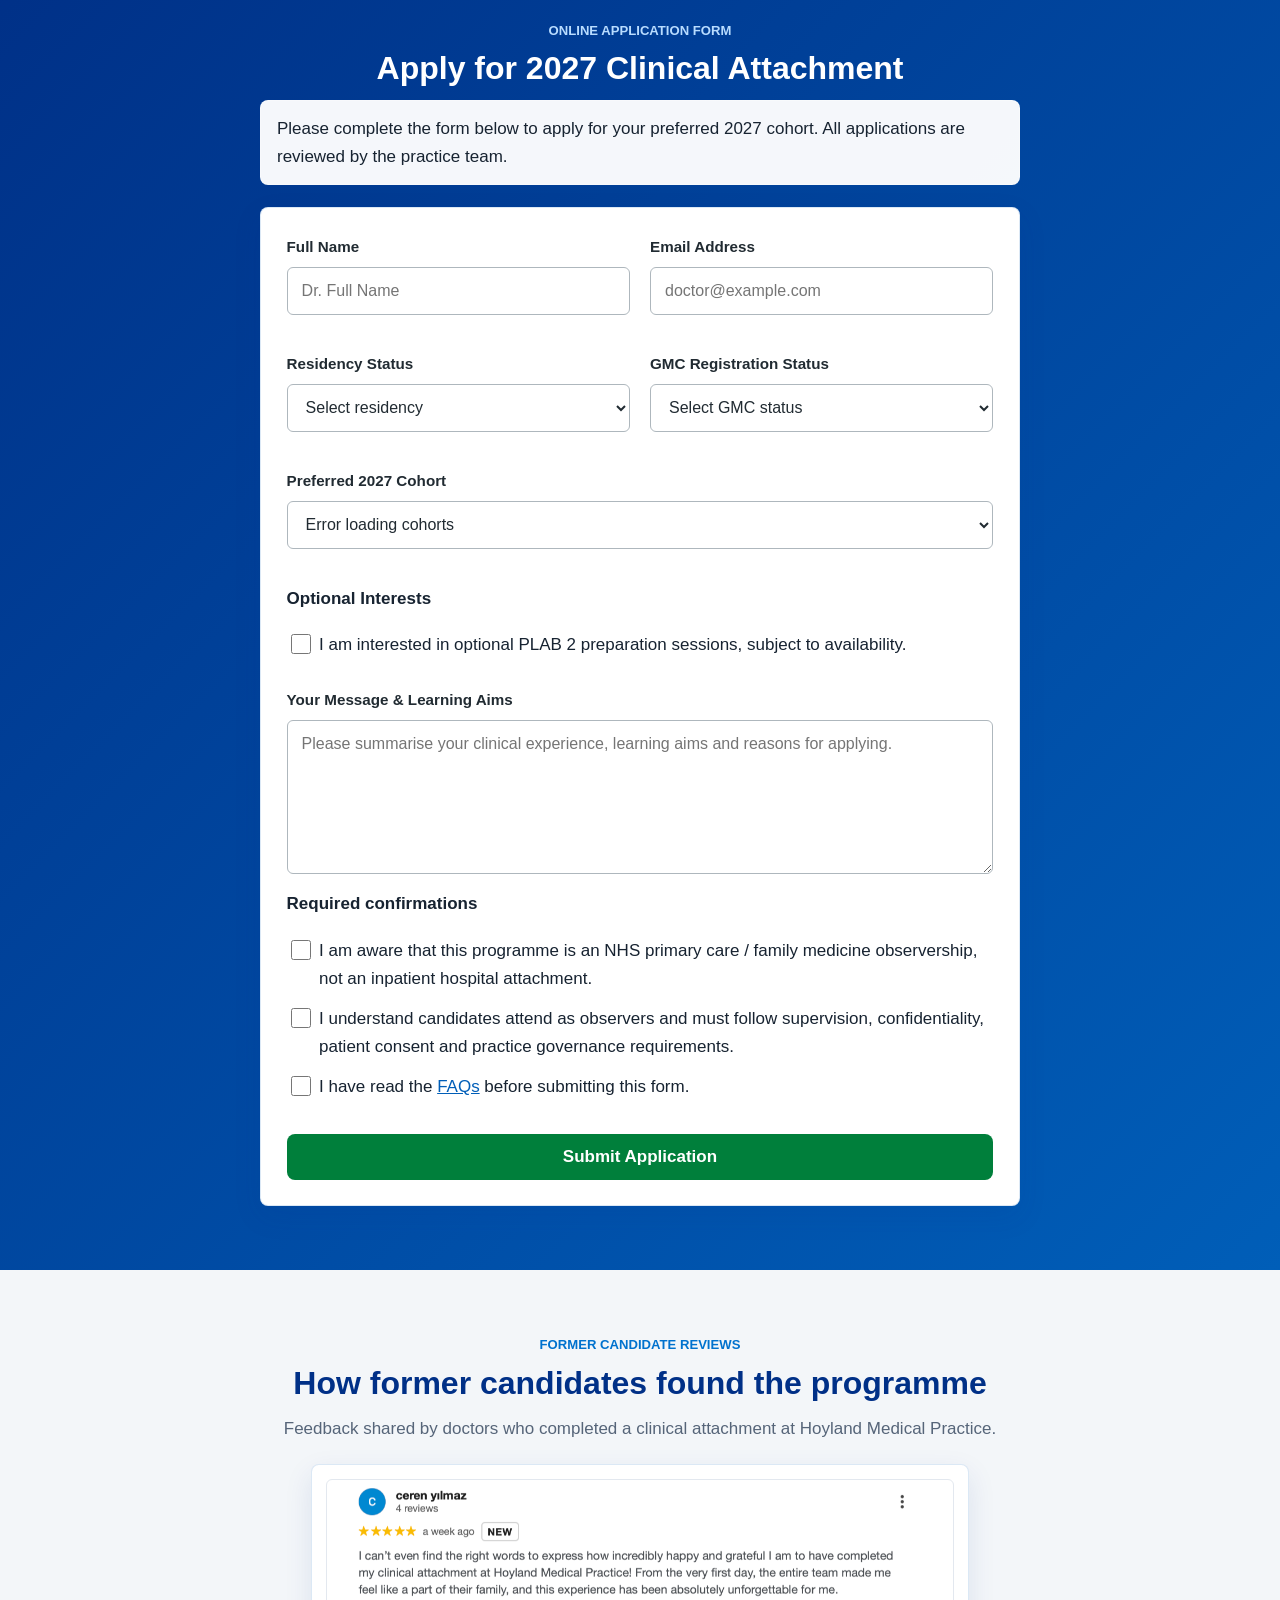
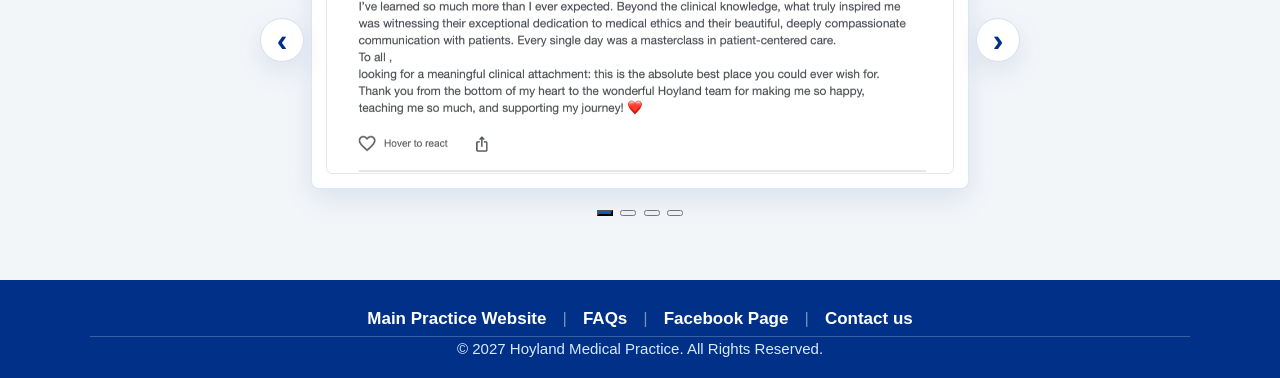
==== commit 342b9578: "Update transfer policy duration to 6 months" ====
--- a/index.html
+++ b/index.html
@@ -470,7 +470,7 @@
             <li>Feedback and certificate of attendance</li>
           </ul>
           <p><strong>Payment:</strong> A £100 deposit is required to secure your allocated cohort once accepted. The remaining £600 balance must be paid before or on the first day of the attachment.</p>
-          <p class="notice">Fees are non-refundable once a place has been confirmed. Candidates who are unable to attend may transfer to another available cohort within 12 months, subject to availability.</p>
+          <p class="notice">Fees are non-refundable once a place has been confirmed. Candidates who are unable to attend may transfer to another available cohort within 6 months, subject to availability.</p>
         </div>
       </div>
     </section>
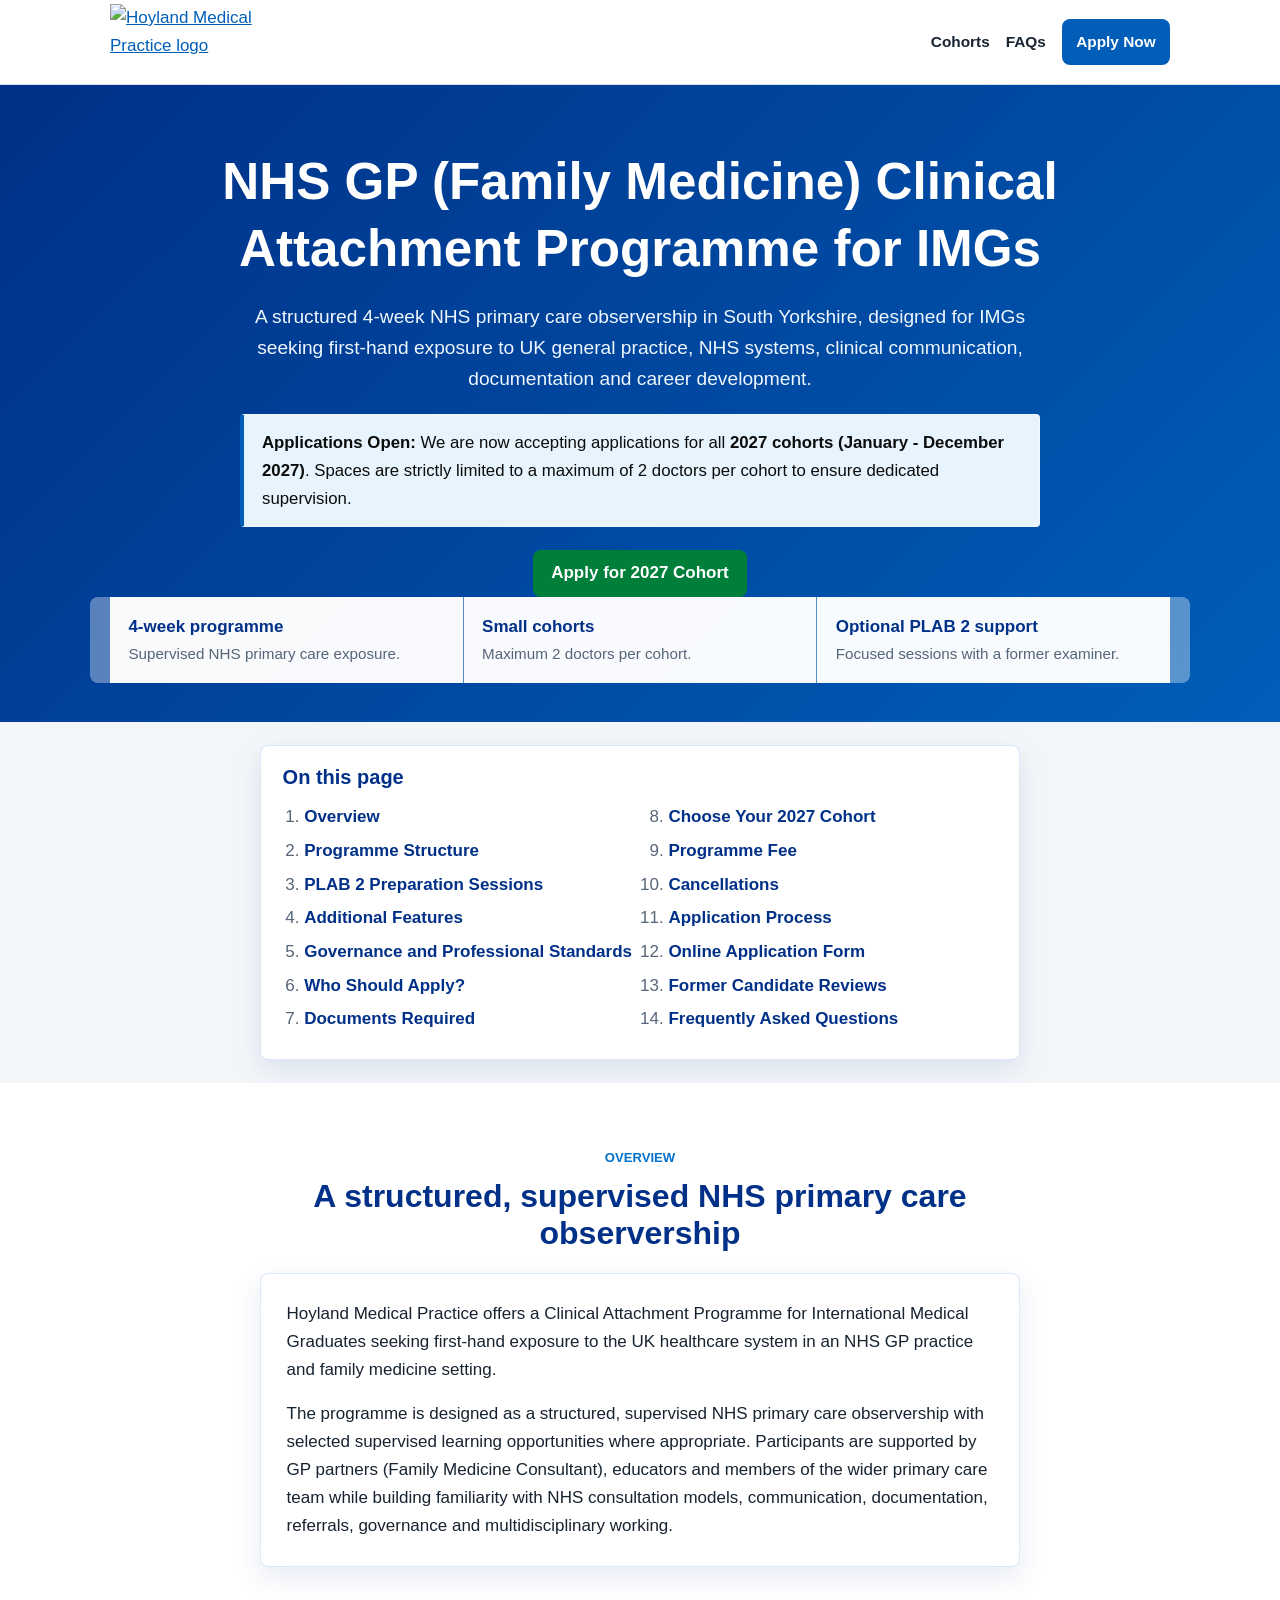
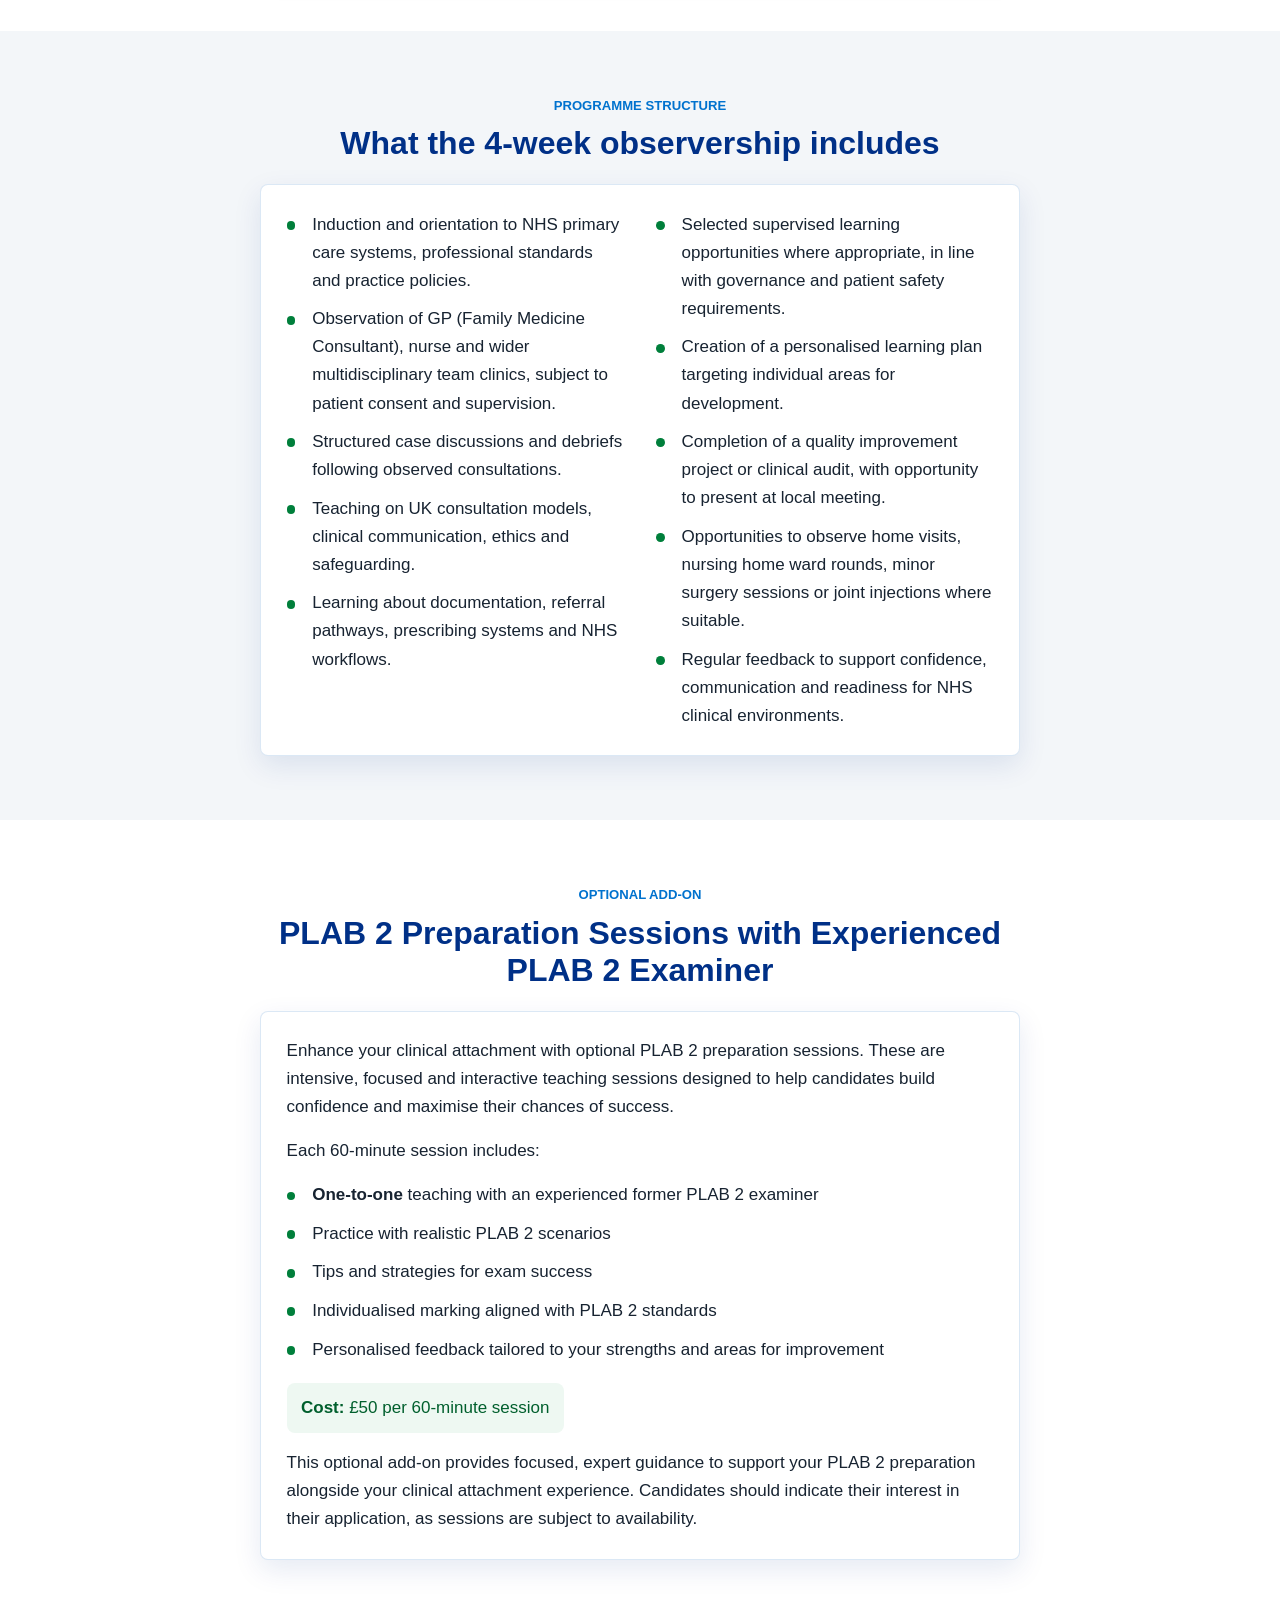
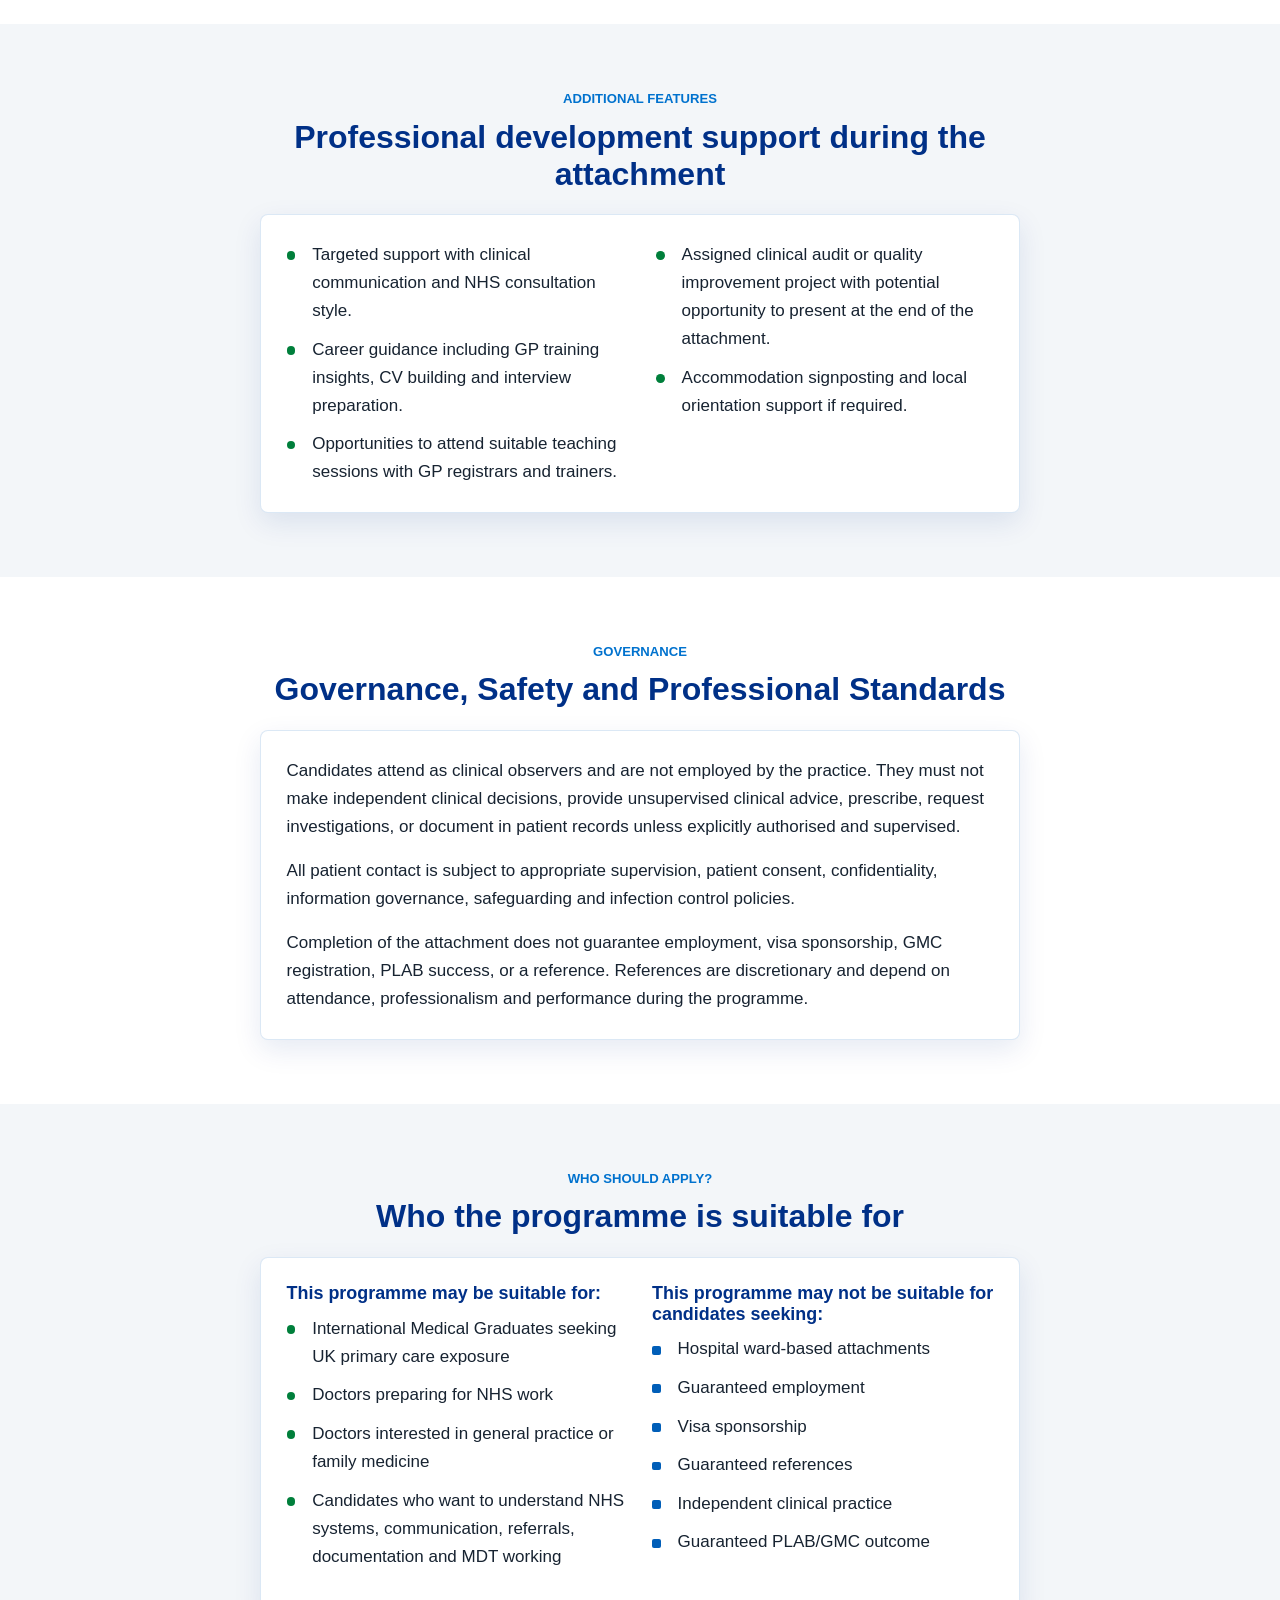
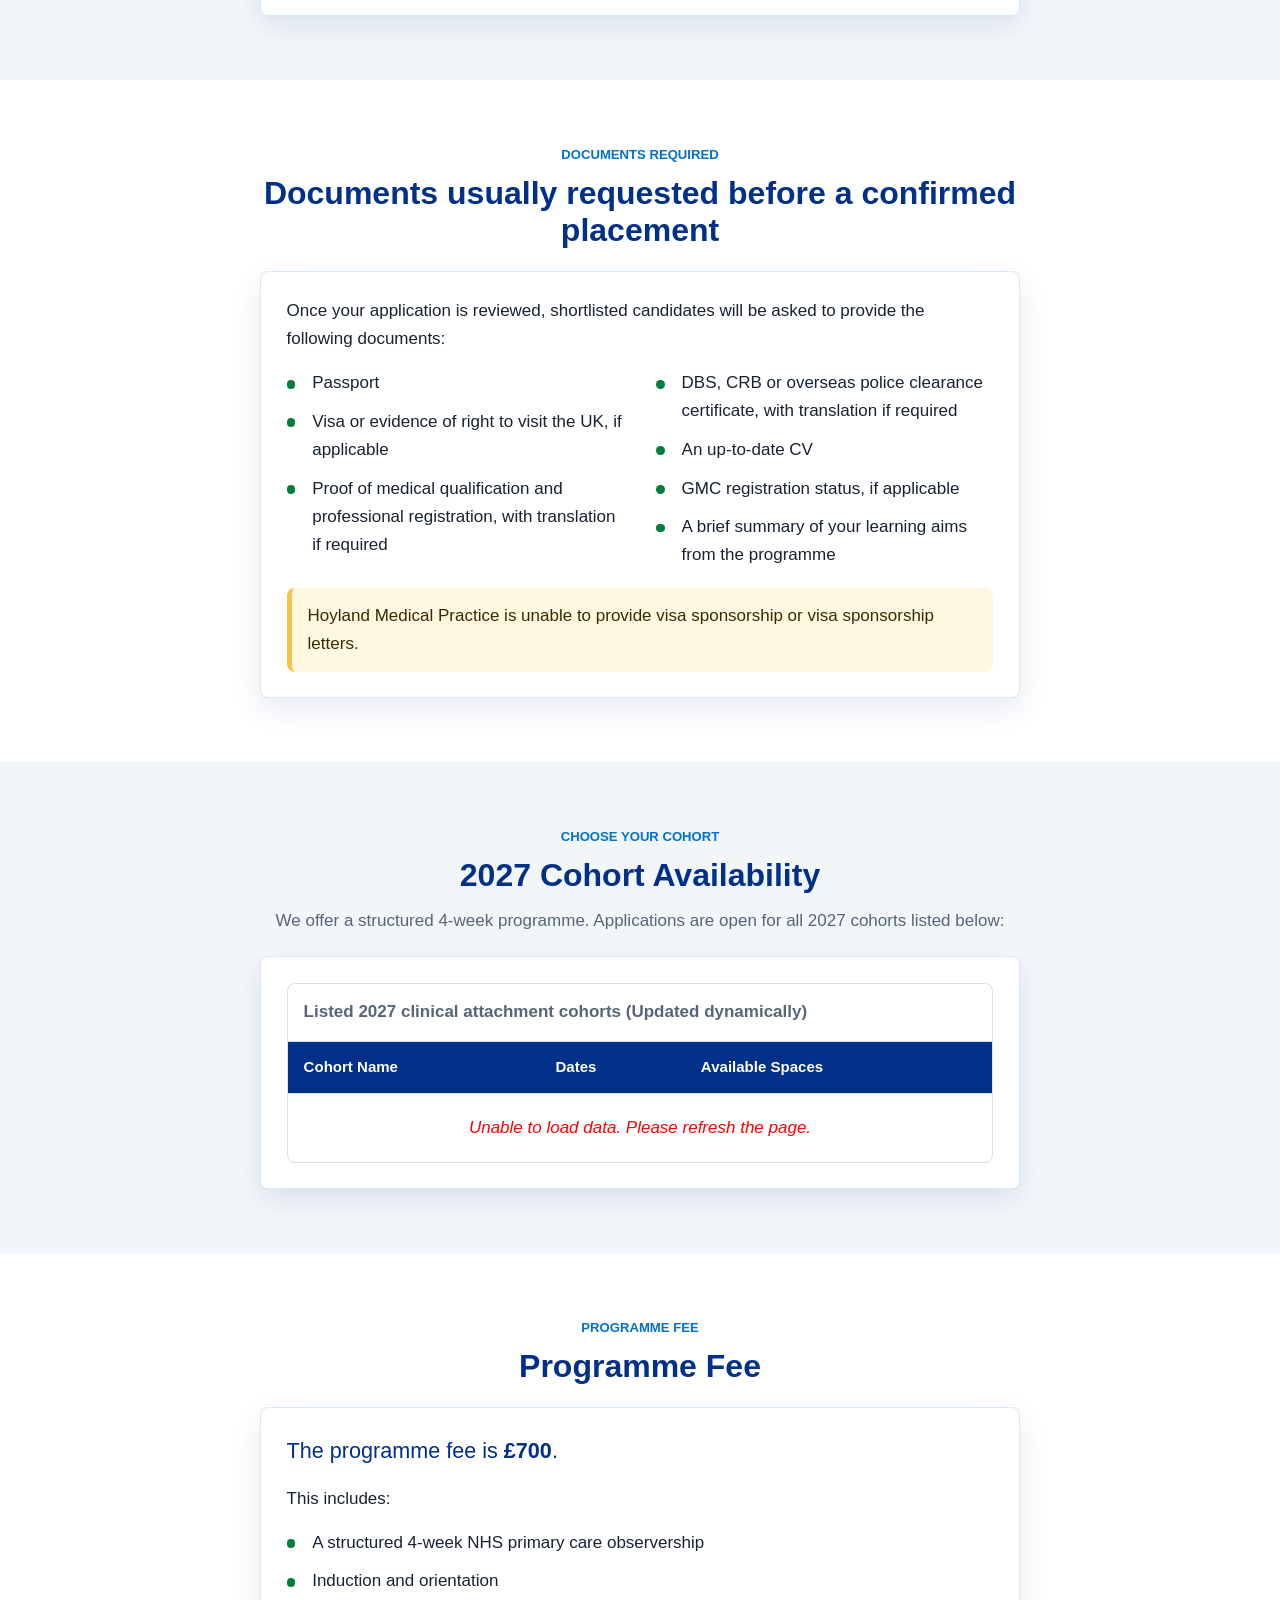
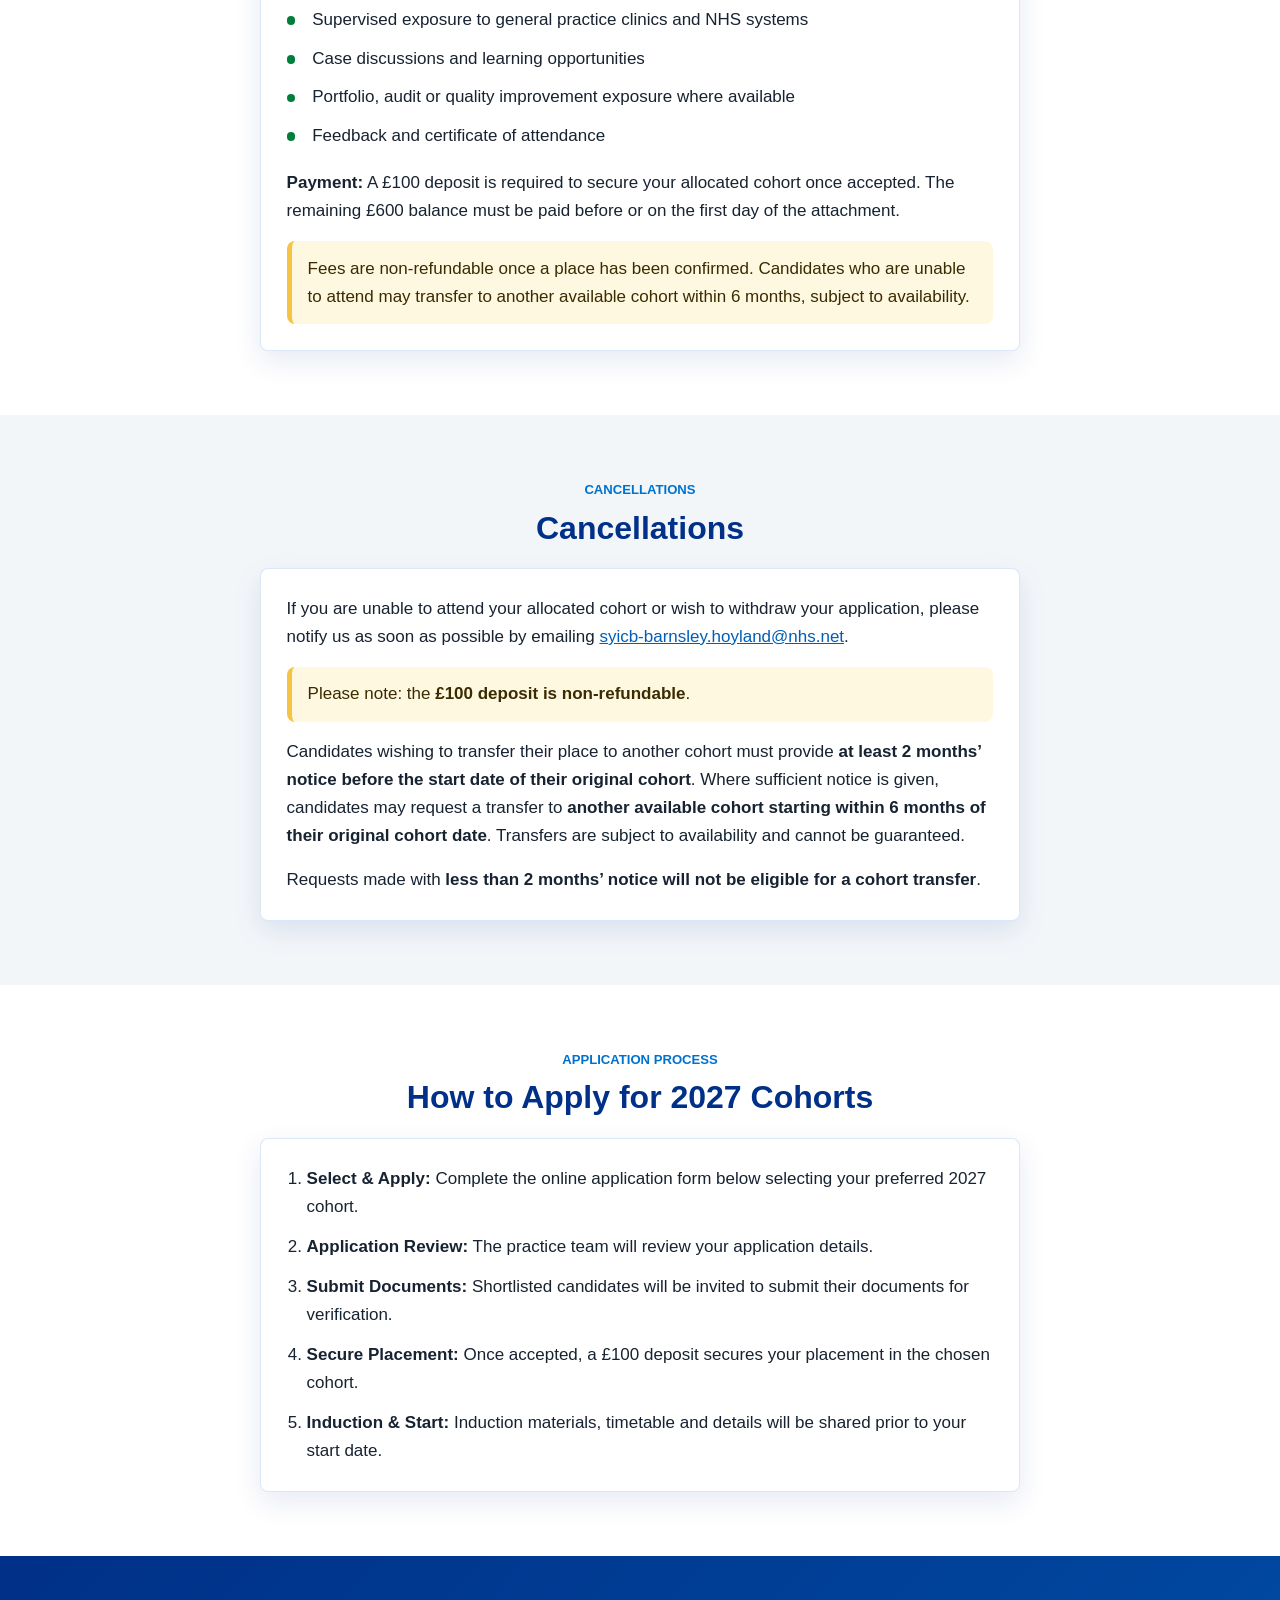
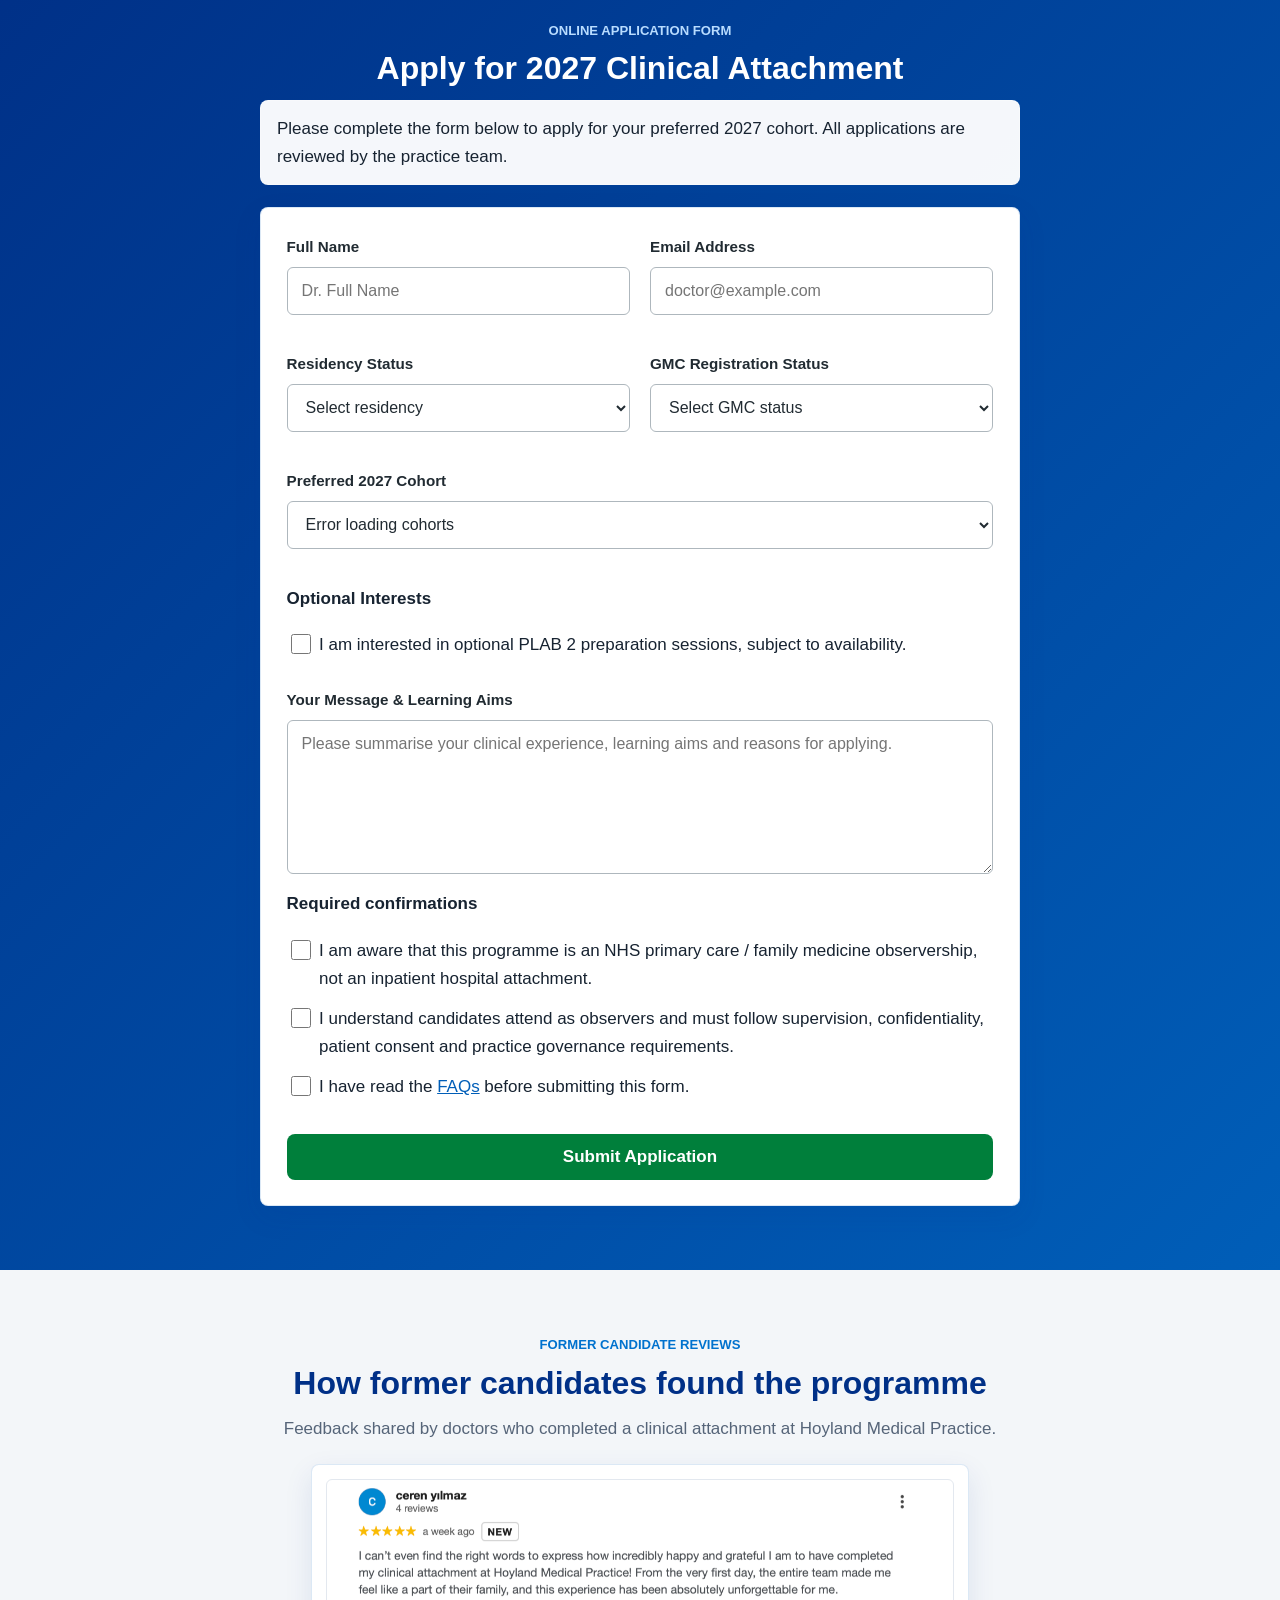
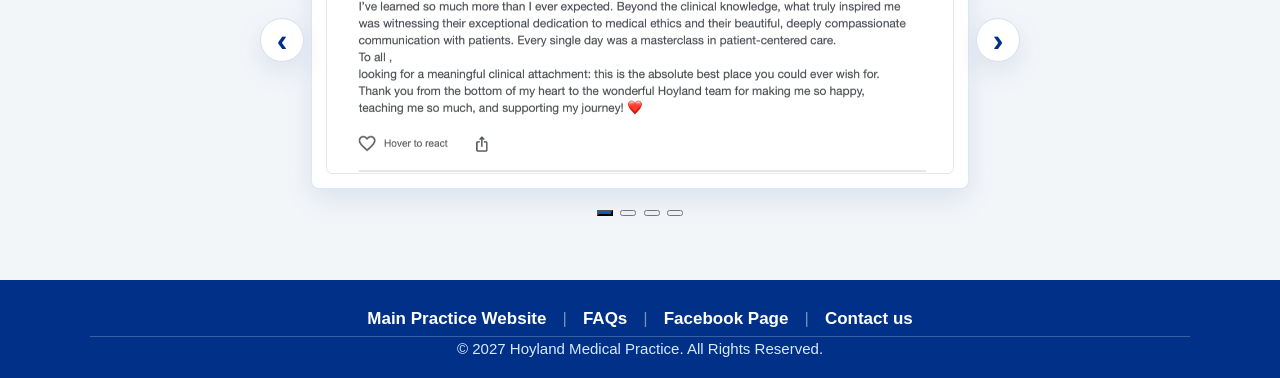
==== commit 8c4bcb9b: "Update session duration and pricing details" ====
--- a/index.html
+++ b/index.html
@@ -324,15 +324,15 @@
         </div>
         <div class="panel">
           <p>Enhance your clinical attachment with optional PLAB 2 preparation sessions. These are intensive, focused and interactive teaching sessions designed to help candidates build confidence and maximise their chances of success.</p>
-          <p>Each 90-minute session includes:</p>
+          <p>Each 60-minute session includes:</p>
           <ul class="check-list">
-            <li>One-to-one teaching with an experienced former PLAB 2 examiner</li>
+            <li><strong>One-to-one</strong> teaching with an experienced former PLAB 2 examiner</li>
             <li>Practice with realistic PLAB 2 scenarios</li>
             <li>Tips and strategies for exam success</li>
             <li>Individualised marking aligned with PLAB 2 standards</li>
             <li>Personalised feedback tailored to your strengths and areas for improvement</li>
           </ul>
-          <p class="price-line"><strong>Cost:</strong> £50 per 90-minute session</p>
+          <p class="price-line"><strong>Cost:</strong> £50 per 60-minute session</p>
           <p>This optional add-on provides focused, expert guidance to support your PLAB 2 preparation alongside your clinical attachment experience. Candidates should indicate their interest in their application, as sessions are subject to availability.</p>
         </div>
       </div>
